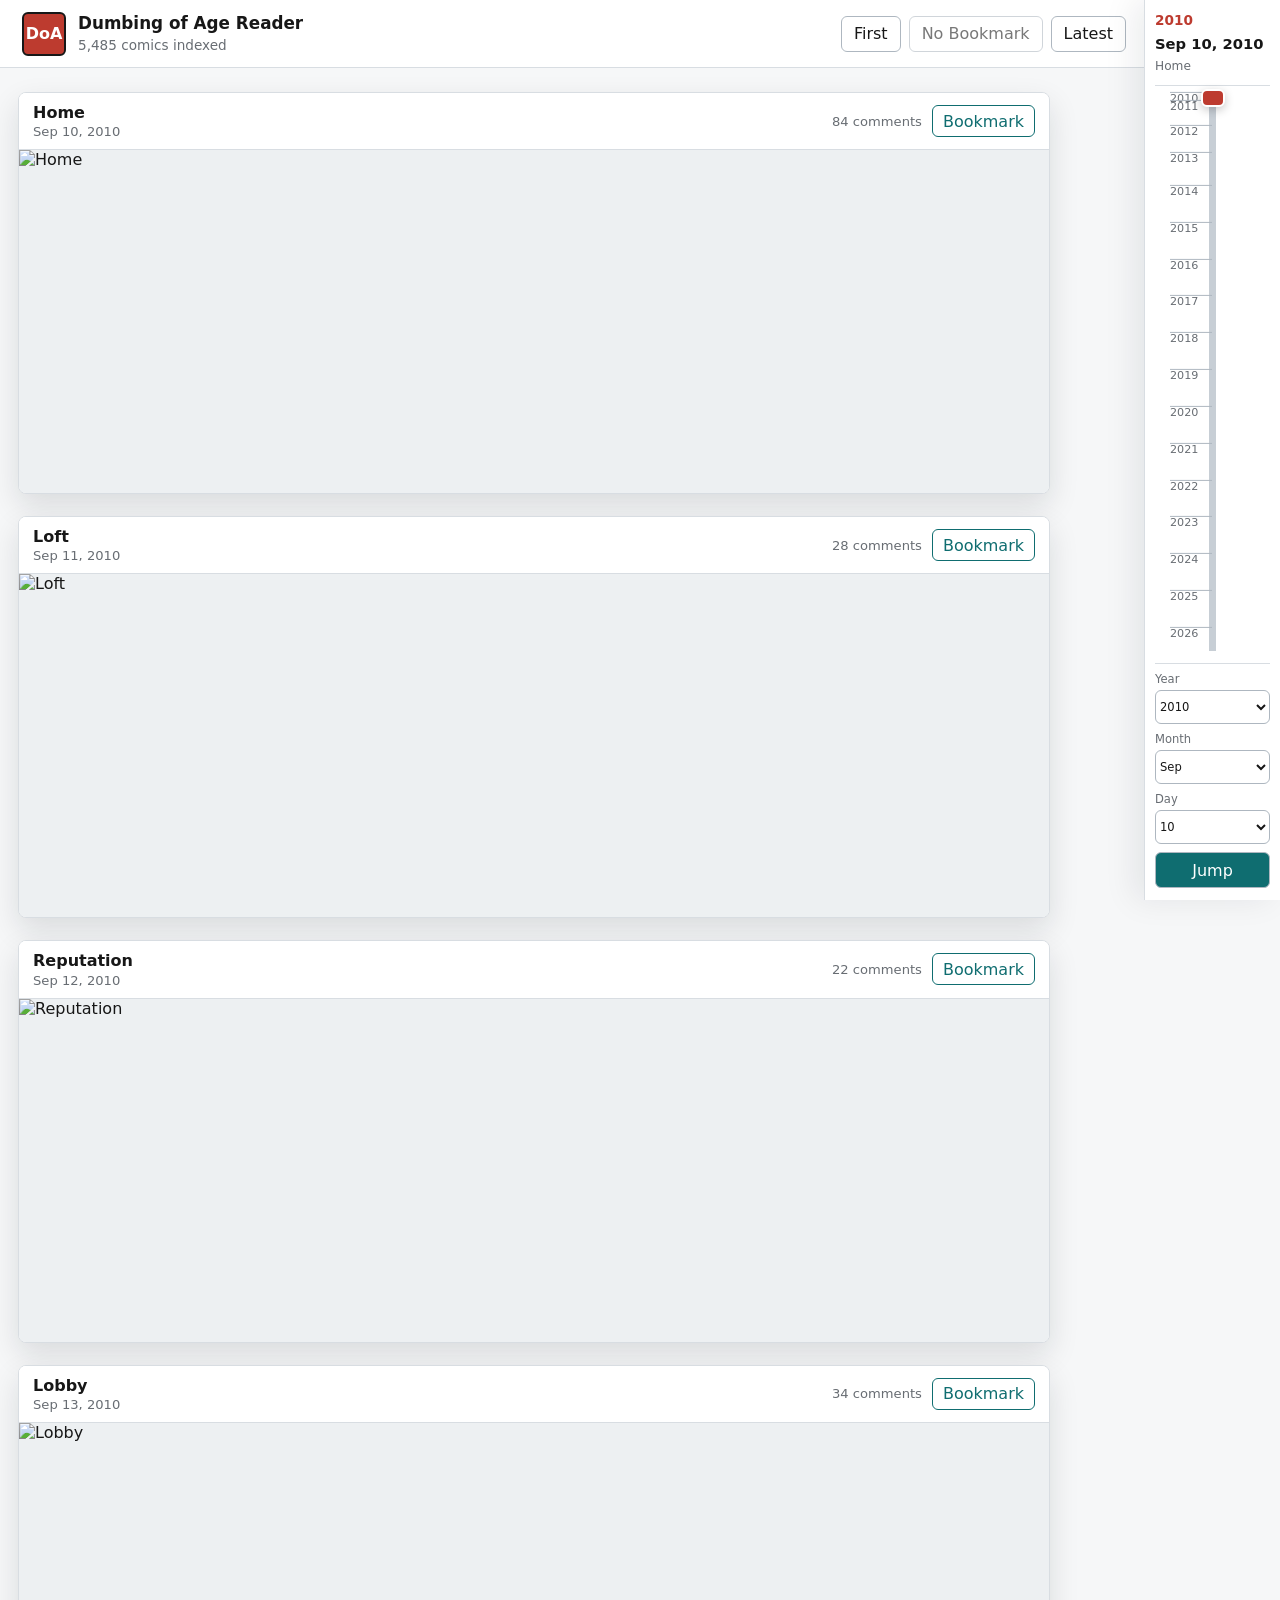
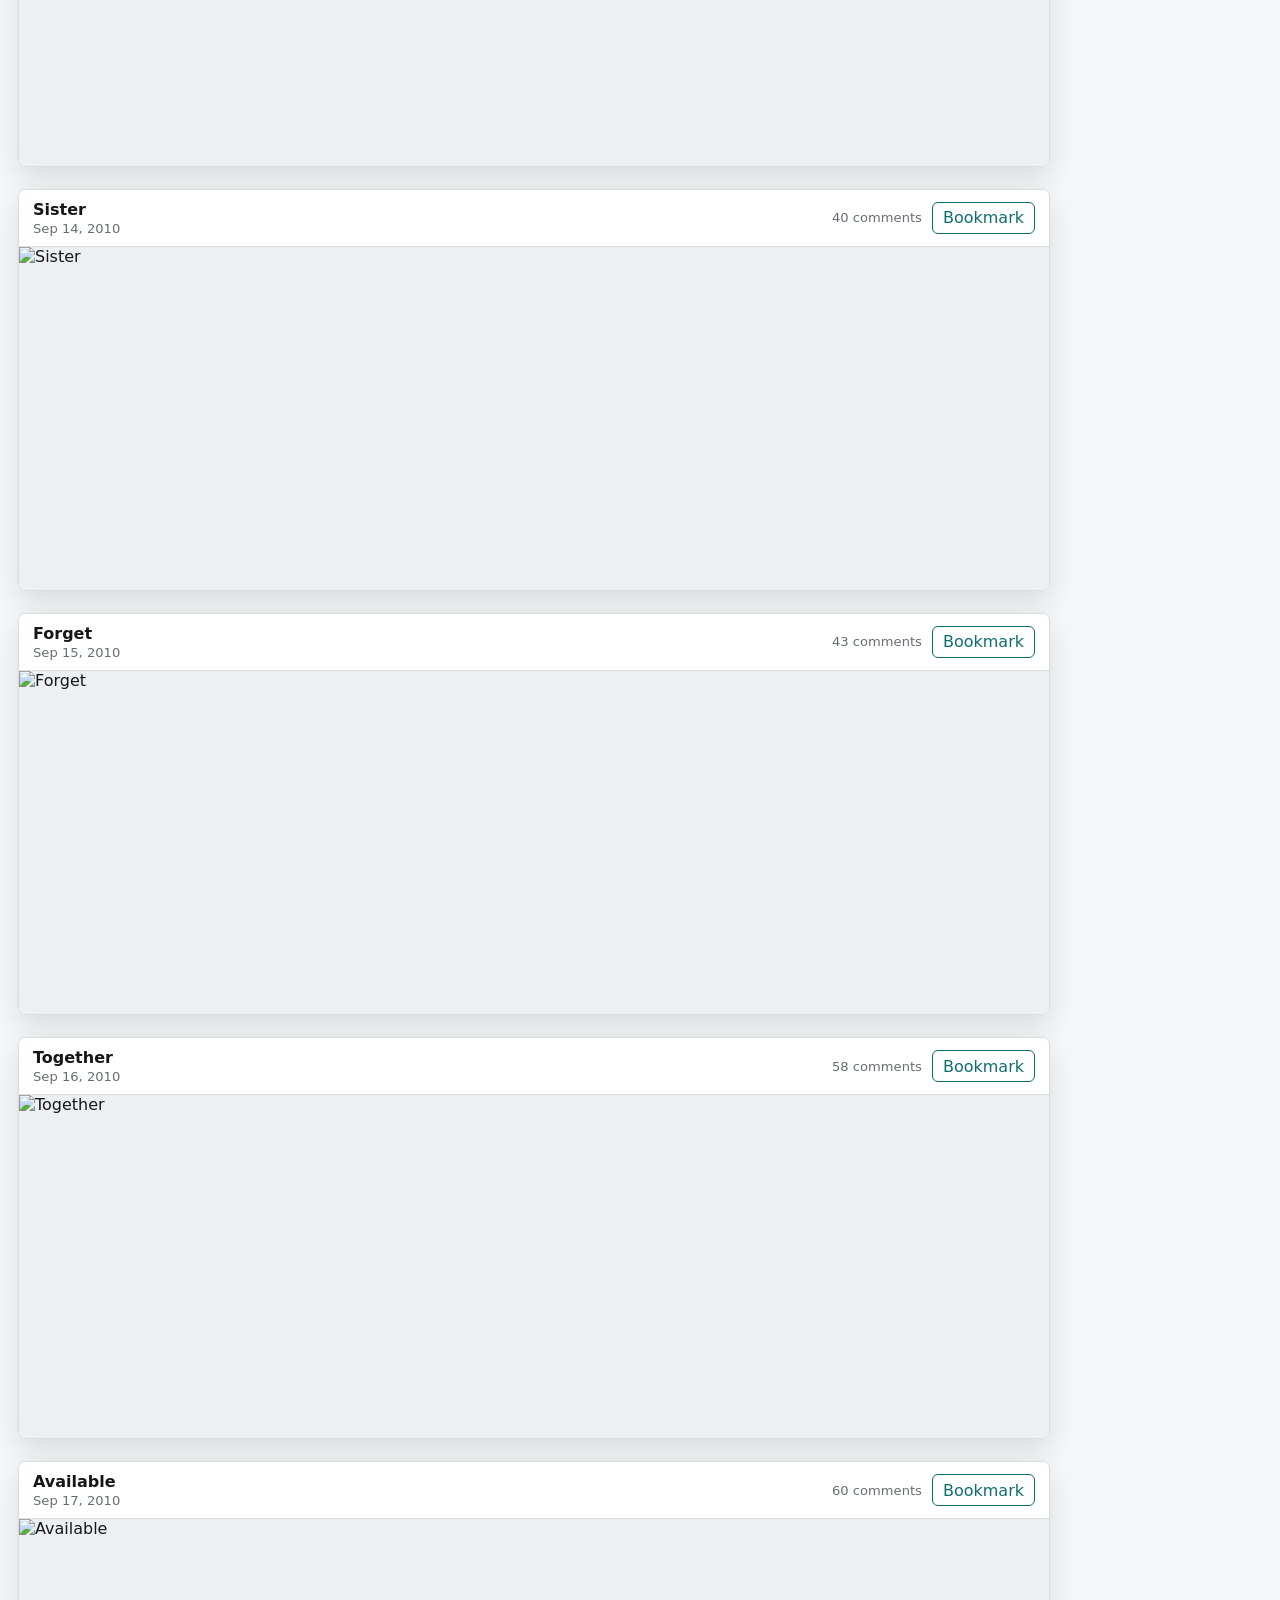
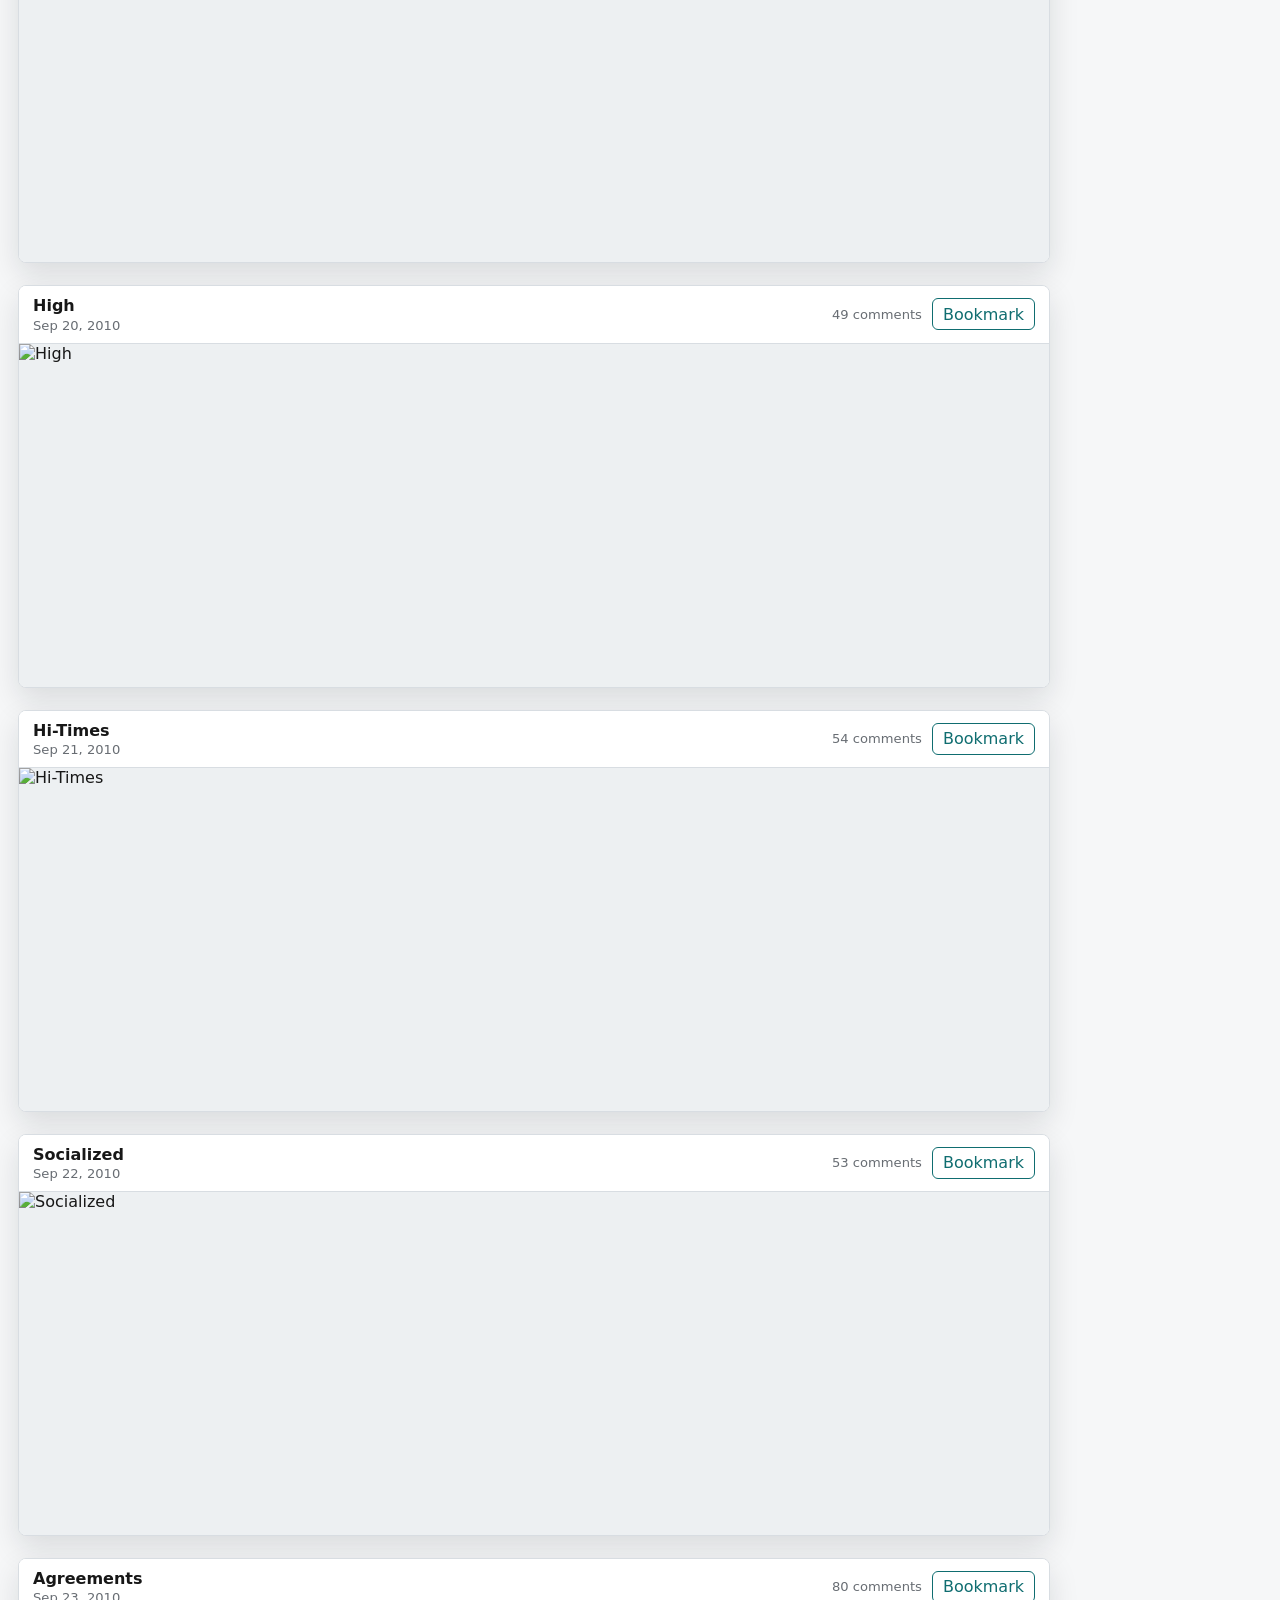
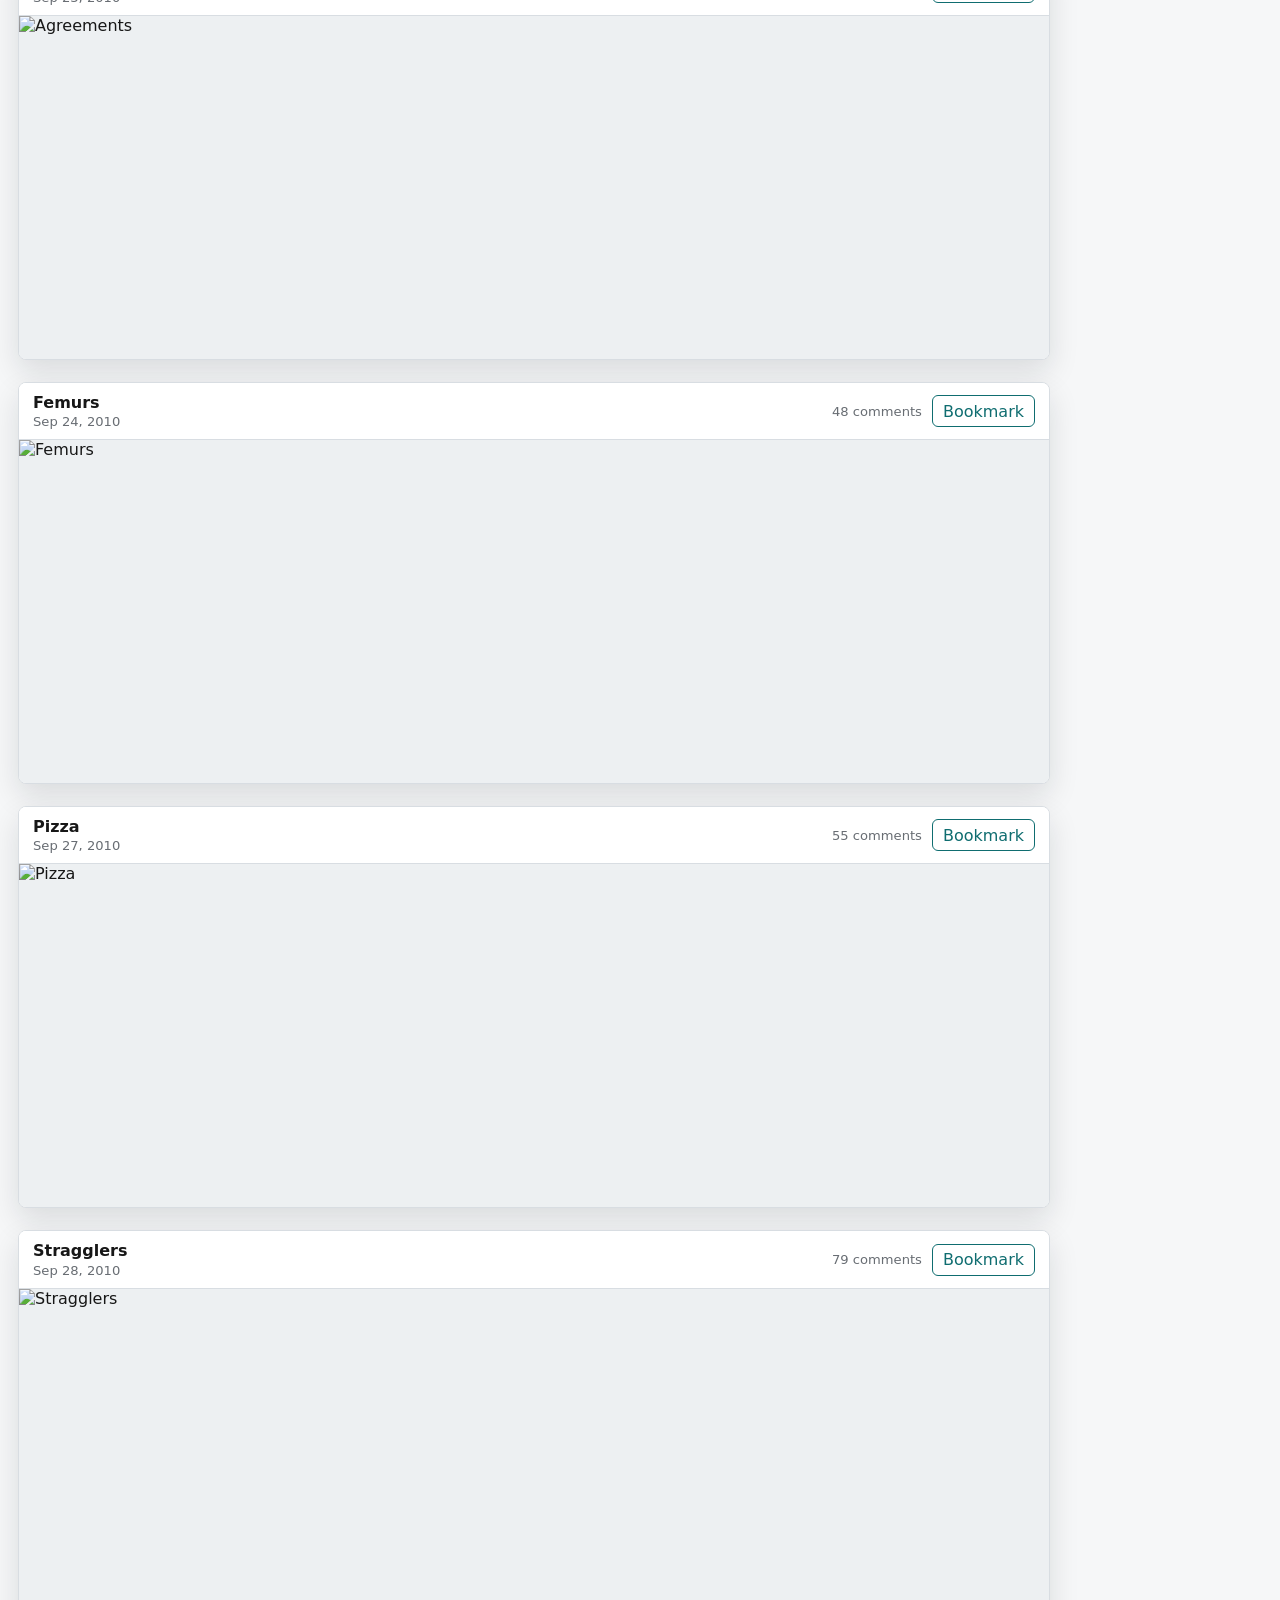
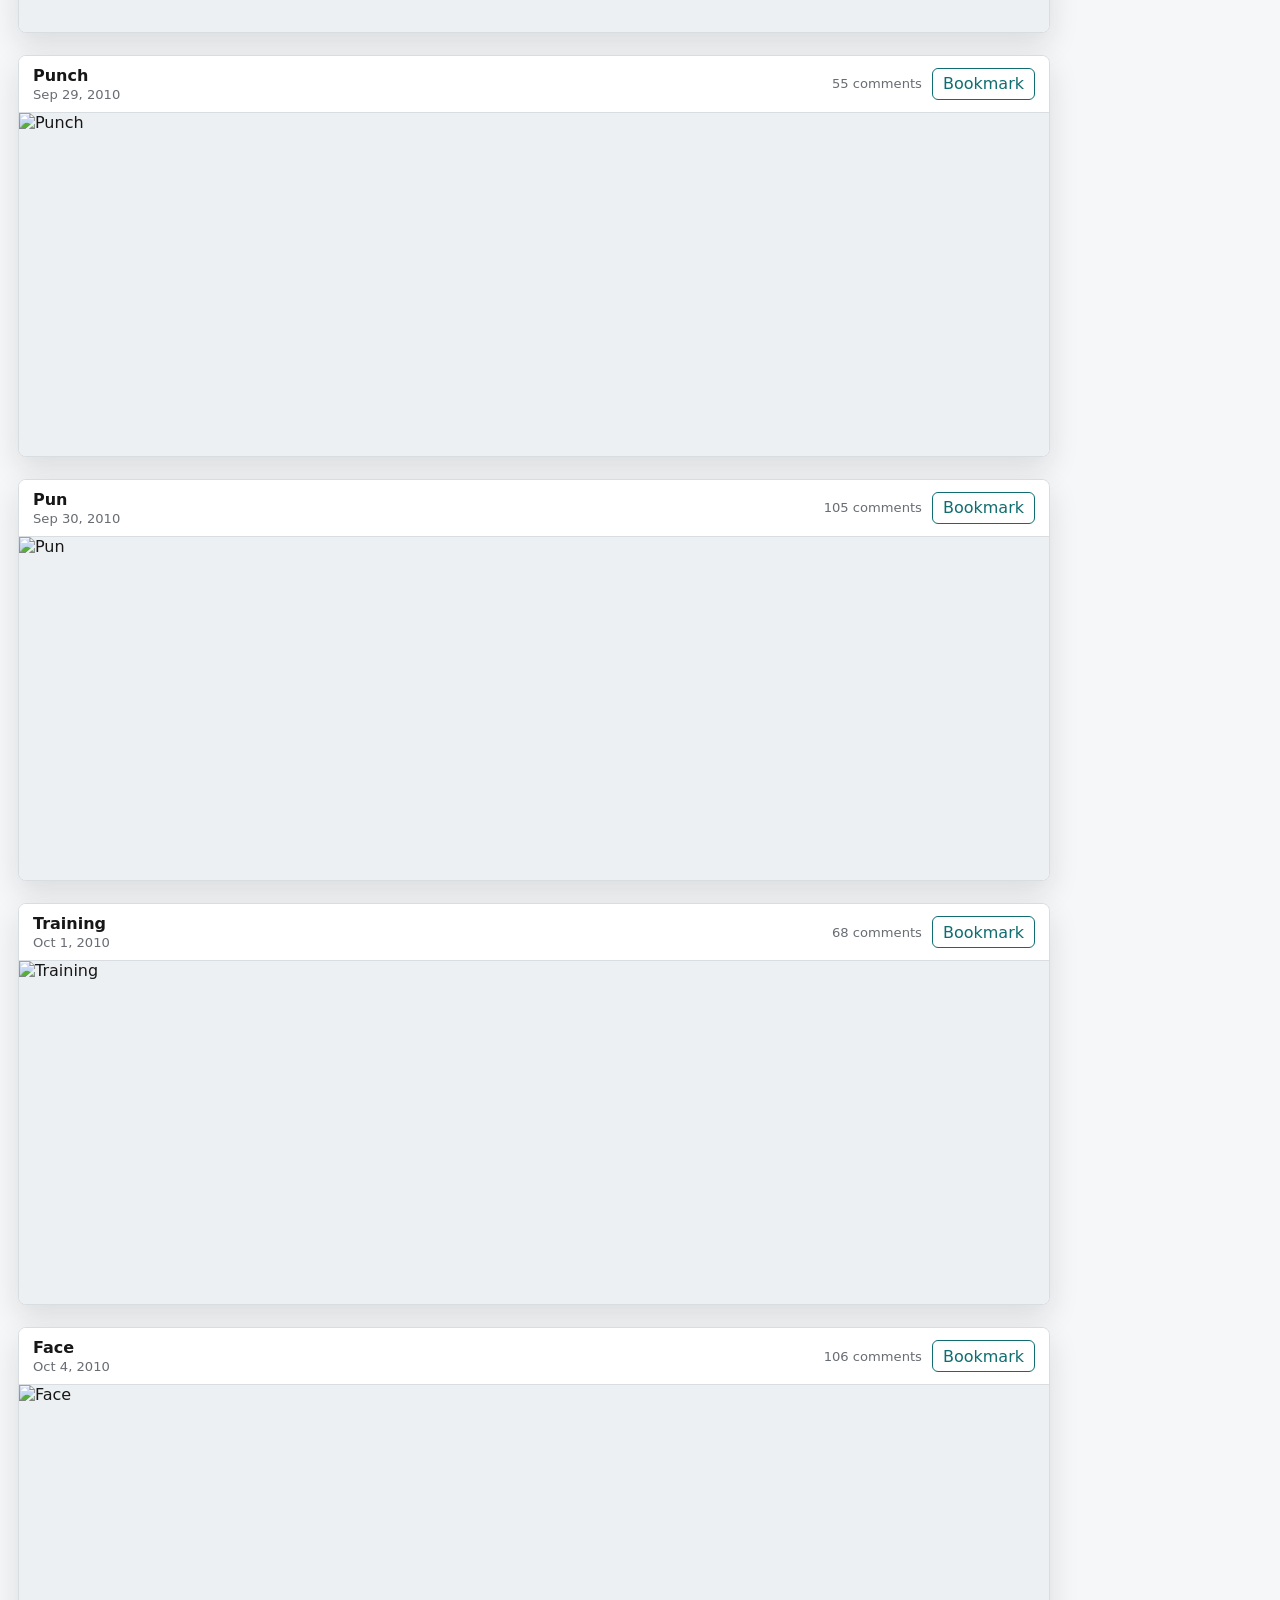
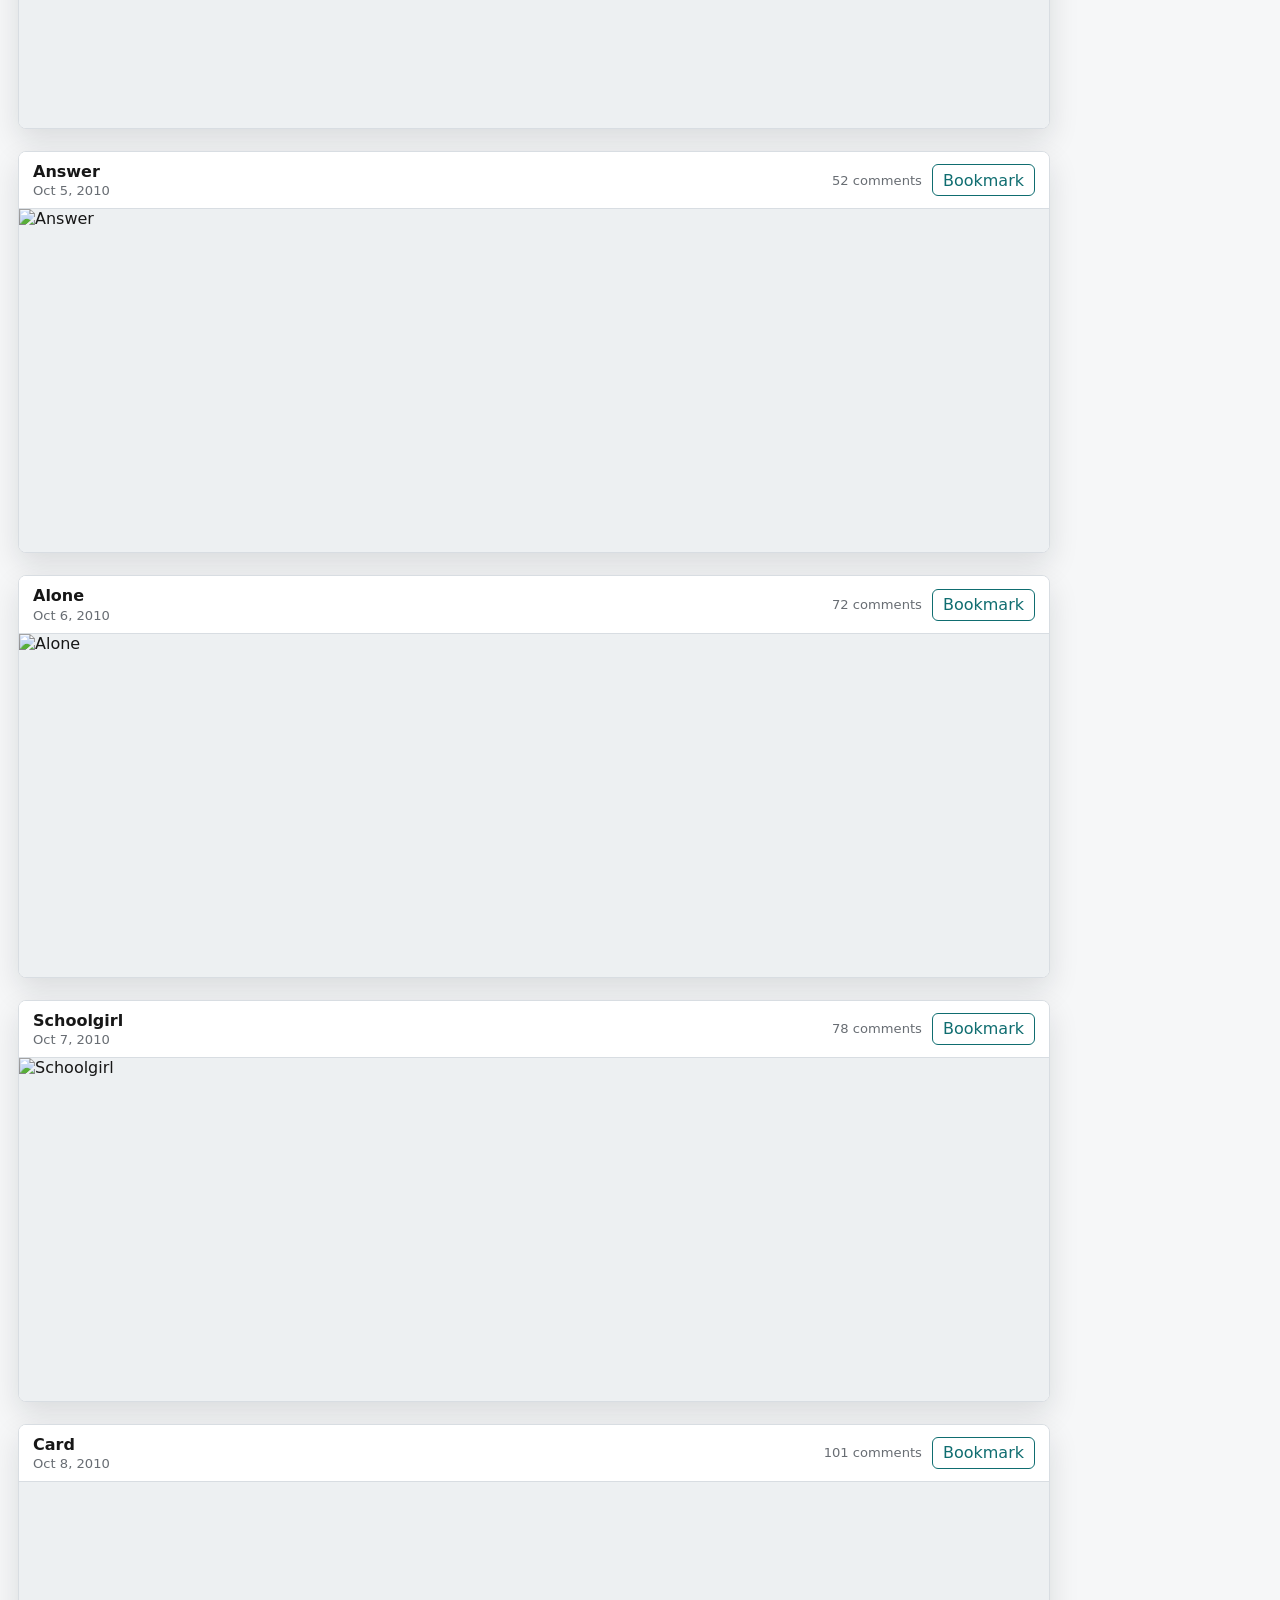
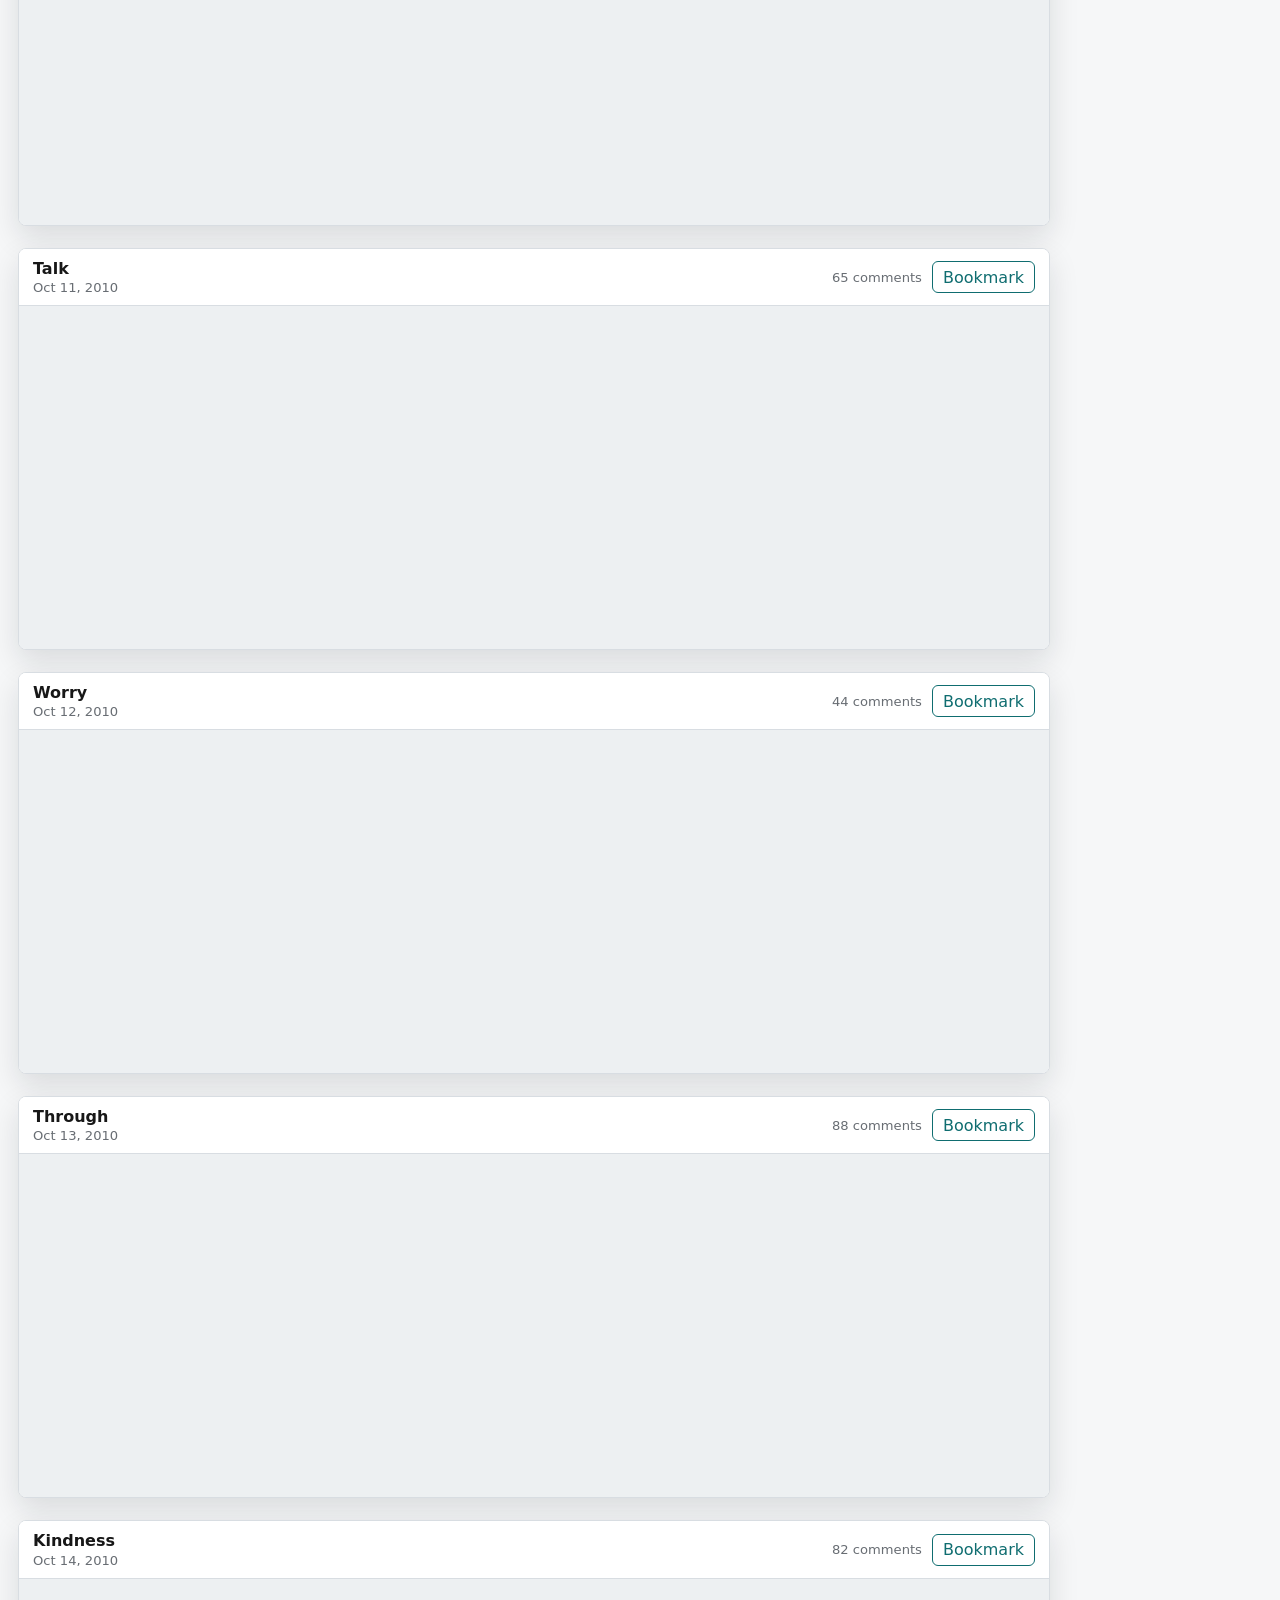
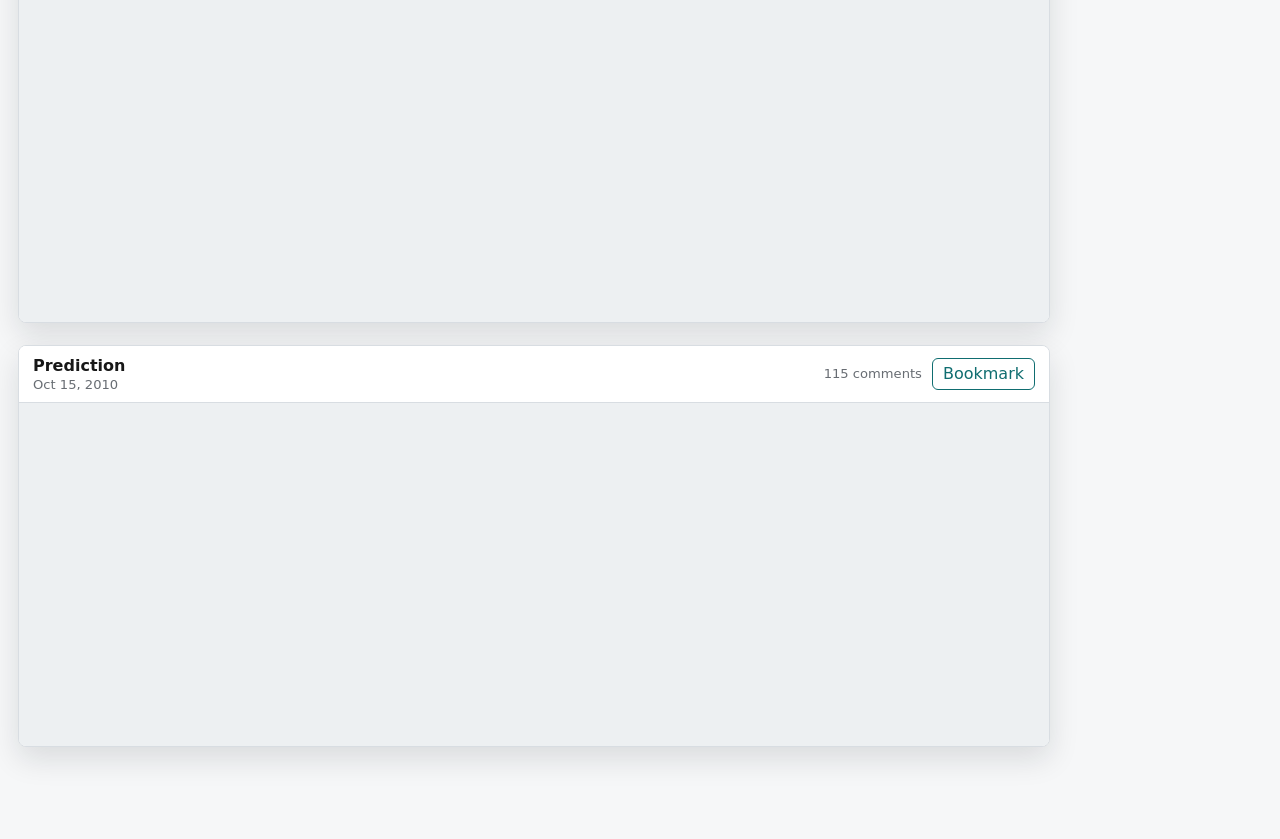
==== dumbing-of-age-reader/index.html @ bc6e8b71 "Add Dumbing of Age bookmarks" ====
<!doctype html>
<html lang="en">
<head>
  <meta charset="utf-8">
  <meta name="viewport" content="width=device-width, initial-scale=1">
  <title>Dumbing of Age Infinite Reader</title>
  <meta name="description" content="A timeline-based infinite reader for Dumbing of Age comics.">
  <link rel="stylesheet" href="./styles.css">
</head>
<body>
  <header class="topbar">
    <div class="brand">
      <span class="brand-mark" aria-hidden="true">DoA</span>
      <div>
        <h1>Dumbing of Age Reader</h1>
        <p id="archiveStatus">Loading archive</p>
      </div>
    </div>
    <div class="top-actions" aria-label="Reader controls">
      <button id="firstButton" type="button">First</button>
      <button id="resumeButton" type="button">Resume Bookmark</button>
      <button id="latestButton" type="button">Latest</button>
    </div>
  </header>

  <main class="reader-shell">
    <section id="comicFeed" class="comic-feed" aria-live="polite"></section>
    <div id="sentinel" class="sentinel" aria-hidden="true"></div>
  </main>

  <aside class="timeline-panel" aria-label="Comic timeline">
    <div class="timeline-readout">
      <span id="currentYear">----</span>
      <strong id="currentDate">--</strong>
      <span id="currentTitle">--</span>
    </div>

    <div id="timelineTrack" class="timeline-track" role="slider" tabindex="0" aria-label="Timeline" aria-orientation="vertical" aria-valuemin="0" aria-valuemax="0" aria-valuenow="0">
      <div id="timelineTicks" class="timeline-ticks" aria-hidden="true"></div>
      <div id="timelineProgress" class="timeline-progress" aria-hidden="true"></div>
      <div id="timelineThumb" class="timeline-thumb" aria-hidden="true"></div>
      <div id="timelineBubble" class="timeline-bubble" aria-hidden="true"></div>
    </div>

    <div class="date-jump" aria-label="Jump by date">
      <label>
        <span>Year</span>
        <select id="yearSelect"></select>
      </label>
      <label>
        <span>Month</span>
        <select id="monthSelect"></select>
      </label>
      <label>
        <span>Day</span>
        <select id="daySelect"></select>
      </label>
      <button id="jumpButton" type="button">Jump</button>
    </div>
  </aside>

  <template id="comicTemplate">
    <article class="comic-card">
      <div class="comic-header">
        <button class="comic-toggle" type="button" aria-expanded="false">
          <span class="comic-meta">
            <strong class="comic-title"></strong>
            <span class="comic-date"></span>
          </span>
        </button>
        <div class="comic-actions">
          <span class="comment-count"></span>
          <button class="bookmark-button" type="button" aria-pressed="false">Bookmark</button>
        </div>
      </div>
      <img class="comic-image" loading="lazy" decoding="async" alt="">
      <div class="comic-details" hidden>
        <div class="detail-row">
          <div>
            <span class="detail-label">Posted</span>
            <strong class="detail-posted"></strong>
          </div>
          <div class="hover-detail" hidden>
            <span class="detail-label">Hover Text</span>
            <strong class="detail-hover"></strong>
          </div>
          <div>
            <span class="detail-label">Comments</span>
            <strong class="detail-comments"></strong>
          </div>
          <a class="source-link" target="_blank" rel="noopener noreferrer">Original</a>
        </div>
        <iframe class="comments-frame" title="" loading="lazy"></iframe>
      </div>
    </article>
  </template>

  <script type="module" src="./app.js"></script>
</body>
</html>
---- dumbing-of-age-reader/styles.css ----
:root {
  --bg: #f6f7f8;
  --paper: #ffffff;
  --ink: #171717;
  --muted: #686d73;
  --line: #d8dde2;
  --line-strong: #aeb7c0;
  --red: #bd3b2f;
  --teal: #0f6d70;
  --gold: #b87814;
  --shadow: 0 12px 30px rgba(18, 26, 33, 0.12);
  color-scheme: light;
  font-family: Inter, ui-sans-serif, system-ui, -apple-system, BlinkMacSystemFont, "Segoe UI", sans-serif;
}

* {
  box-sizing: border-box;
}

html {
  scroll-behavior: smooth;
}

body {
  min-width: 320px;
  margin: 0;
  background: var(--bg);
  color: var(--ink);
}

button,
select {
  font: inherit;
}

.topbar {
  position: sticky;
  top: 0;
  z-index: 20;
  display: flex;
  align-items: center;
  justify-content: space-between;
  gap: 16px;
  min-height: 68px;
  padding: 10px 154px 10px 22px;
  border-bottom: 1px solid var(--line);
  background: rgba(255, 255, 255, 0.92);
  backdrop-filter: blur(12px);
}

.brand {
  display: flex;
  align-items: center;
  gap: 12px;
  min-width: 0;
}

.brand-mark {
  display: grid;
  width: 44px;
  height: 44px;
  place-items: center;
  flex: 0 0 auto;
  border: 2px solid var(--ink);
  border-radius: 6px;
  background: var(--red);
  color: #fff;
  font-weight: 800;
}

h1 {
  margin: 0;
  font-size: 1.05rem;
  line-height: 1.1;
}

.brand p {
  margin: 4px 0 0;
  color: var(--muted);
  font-size: 0.85rem;
  white-space: nowrap;
  overflow: hidden;
  text-overflow: ellipsis;
}

.top-actions {
  display: flex;
  gap: 8px;
  flex: 0 0 auto;
}

button {
  min-height: 36px;
  border: 1px solid var(--line-strong);
  border-radius: 6px;
  background: #fff;
  color: var(--ink);
  cursor: pointer;
}

button:hover,
button:focus-visible,
select:focus-visible {
  border-color: var(--teal);
  outline: 2px solid rgba(15, 109, 112, 0.18);
  outline-offset: 1px;
}

.top-actions button,
.date-jump button {
  padding: 0 12px;
}

.reader-shell {
  width: min(1040px, calc(100% - 170px));
  margin: 0 auto 64px 18px;
  padding: 24px 0 0;
}

.comic-feed {
  display: grid;
  gap: 22px;
}

.comic-card {
  overflow: clip;
  width: min(100%, 1032px);
  border: 1px solid var(--line);
  border-radius: 8px;
  background: var(--paper);
  box-shadow: var(--shadow);
}

.comic-header {
  display: flex;
  width: 100%;
  min-height: 52px;
  align-items: center;
  justify-content: space-between;
  gap: 12px;
  border-bottom: 1px solid var(--line);
  background: #fff;
}

.comic-toggle {
  display: flex;
  min-width: 0;
  min-height: 52px;
  flex: 1 1 auto;
  align-items: center;
  padding: 10px 14px;
  border: 0;
  border-radius: 0;
  background: #fff;
  text-align: left;
}

.comic-actions {
  display: flex;
  align-items: center;
  gap: 10px;
  flex: 0 0 auto;
  padding-right: 14px;
}

.comic-meta {
  display: grid;
  gap: 2px;
  min-width: 0;
}

.comic-title {
  overflow: hidden;
  font-size: 1rem;
  line-height: 1.2;
  text-overflow: ellipsis;
  white-space: nowrap;
}

.comic-date,
.comment-count,
.detail-label {
  color: var(--muted);
  font-size: 0.82rem;
}

.comment-count {
  flex: 0 0 auto;
}

.bookmark-button {
  min-height: 32px;
  padding: 0 10px;
  border-color: var(--teal);
  color: var(--teal);
}

.bookmark-button.is-bookmarked {
  border-color: var(--red);
  background: var(--red);
  color: #fff;
}

.top-actions button:disabled {
  cursor: default;
  opacity: 0.58;
}

.comic-image {
  display: block;
  width: 100%;
  height: auto;
  background: #edf0f2;
  cursor: zoom-in;
}

.comic-card.is-expanded .comic-image {
  cursor: zoom-out;
}

.comic-details {
  border-top: 1px solid var(--line);
  background: #fbfbfc;
}

.detail-row {
  display: grid;
  grid-template-columns: repeat(2, minmax(0, 1fr)) auto;
  gap: 12px;
  align-items: center;
  padding: 14px;
}

.detail-row.has-hover {
  grid-template-columns: minmax(120px, 0.7fr) minmax(220px, 1.6fr) minmax(90px, 0.5fr) auto;
}

.detail-row > div {
  min-width: 0;
}

.detail-row strong {
  display: block;
  margin-top: 2px;
  overflow-wrap: anywhere;
}

.hover-detail strong {
  font-style: italic;
  font-weight: 600;
}

.source-link {
  justify-self: end;
  padding: 8px 10px;
  border: 1px solid var(--line-strong);
  border-radius: 6px;
  color: var(--teal);
  text-decoration: none;
}

.source-link:hover,
.source-link:focus-visible {
  border-color: var(--teal);
  outline: 2px solid rgba(15, 109, 112, 0.18);
  outline-offset: 1px;
}

.comments-frame {
  display: block;
  width: 100%;
  height: 620px;
  border: 0;
  border-top: 1px solid var(--line);
  background: #fff;
}

.sentinel {
  height: 28px;
}

.timeline-panel {
  position: fixed;
  top: 0;
  right: 0;
  z-index: 100;
  display: grid;
  width: 136px;
  height: 100vh;
  grid-template-rows: auto 1fr auto;
  gap: 12px;
  padding: 12px 10px;
  border-left: 1px solid var(--line);
  background: #ffffff;
  box-shadow: -10px 0 30px rgba(18, 26, 33, 0.08);
}

.timeline-readout {
  display: grid;
  gap: 3px;
  min-height: 74px;
  padding-bottom: 8px;
  border-bottom: 1px solid var(--line);
}

.timeline-readout span,
.timeline-readout strong {
  overflow: hidden;
  text-overflow: ellipsis;
  white-space: nowrap;
}

#currentYear {
  color: var(--red);
  font-size: 0.85rem;
  font-weight: 800;
}

#currentDate {
  font-size: 0.92rem;
}

#currentTitle {
  color: var(--muted);
  font-size: 0.76rem;
}

.timeline-track {
  position: relative;
  min-height: 180px;
  border-radius: 8px;
  background: linear-gradient(90deg, transparent 0 47%, #c7ced5 47% 53%, transparent 53% 100%);
  touch-action: none;
}

.timeline-progress {
  position: absolute;
  left: calc(50% - 3px);
  top: 0;
  width: 6px;
  height: 0;
  border-radius: 999px;
  background: var(--teal);
}

.timeline-thumb {
  position: absolute;
  left: 50%;
  width: 24px;
  height: 18px;
  border: 2px solid #fff;
  border-radius: 6px;
  background: var(--red);
  box-shadow: 0 3px 10px rgba(0, 0, 0, 0.22);
  transform: translate(-50%, -50%);
}

.timeline-tick {
  position: absolute;
  right: 58px;
  width: 42px;
  border-top: 1px solid var(--line-strong);
  color: var(--muted);
  font-size: 0.7rem;
  line-height: 1;
  transform: translateY(-50%);
}

.timeline-bubble {
  position: absolute;
  right: 8px;
  min-width: 92px;
  padding: 5px 6px;
  border: 1px solid var(--line-strong);
  border-radius: 6px;
  background: var(--ink);
  color: #fff;
  font-size: 0.72rem;
  opacity: 0;
  pointer-events: none;
  transform: translateY(-50%);
}

.timeline-track.is-dragging .timeline-bubble {
  opacity: 1;
}

.date-jump {
  display: grid;
  gap: 8px;
  padding-top: 8px;
  border-top: 1px solid var(--line);
}

.date-jump label {
  display: grid;
  gap: 4px;
  color: var(--muted);
  font-size: 0.72rem;
}

.date-jump select {
  width: 100%;
  min-height: 34px;
  border: 1px solid var(--line-strong);
  border-radius: 6px;
  background: #fff;
  color: var(--ink);
}

.date-jump button {
  background: var(--teal);
  color: #fff;
}

.empty-state,
.error-state {
  padding: 24px;
  border: 1px solid var(--line);
  border-radius: 8px;
  background: #fff;
  box-shadow: var(--shadow);
}

.error-state {
  border-color: rgba(189, 59, 47, 0.35);
}

@media (max-width: 780px) {
  .topbar {
    min-height: 64px;
    padding: 8px 88px 8px 12px;
  }

  .brand-mark {
    width: 38px;
    height: 38px;
  }

  h1 {
    font-size: 0.95rem;
  }

  .brand p {
    max-width: 42vw;
  }

  .top-actions {
    gap: 4px;
  }

  .top-actions button {
    min-height: 32px;
    padding: 0 8px;
    font-size: 0.8rem;
  }

  .comic-header {
    align-items: stretch;
    gap: 0;
  }

  .comic-toggle {
    padding: 9px 10px;
  }

  .comic-actions {
    flex-direction: column;
    justify-content: center;
    gap: 4px;
    padding: 6px 8px 6px 0;
  }

  .comment-count,
  .bookmark-button {
    font-size: 0.72rem;
  }

  .bookmark-button {
    min-height: 28px;
    padding: 0 7px;
  }

  .reader-shell {
    width: calc(100vw - 92px);
    margin-left: 8px;
    padding-top: 12px;
  }

  .timeline-panel {
    width: 74px;
    padding: 8px 6px;
    z-index: 100;
  }

  .timeline-readout {
    min-height: 64px;
  }

  #currentTitle,
  .timeline-tick,
  .date-jump label span {
    display: none;
  }

  .date-jump {
    gap: 6px;
  }

  .date-jump select,
  .date-jump button {
    min-height: 32px;
    font-size: 0.74rem;
  }

  .detail-row {
    grid-template-columns: 1fr;
  }

  .source-link {
    justify-self: stretch;
    text-align: center;
  }

  .comments-frame {
    height: 520px;
  }
}
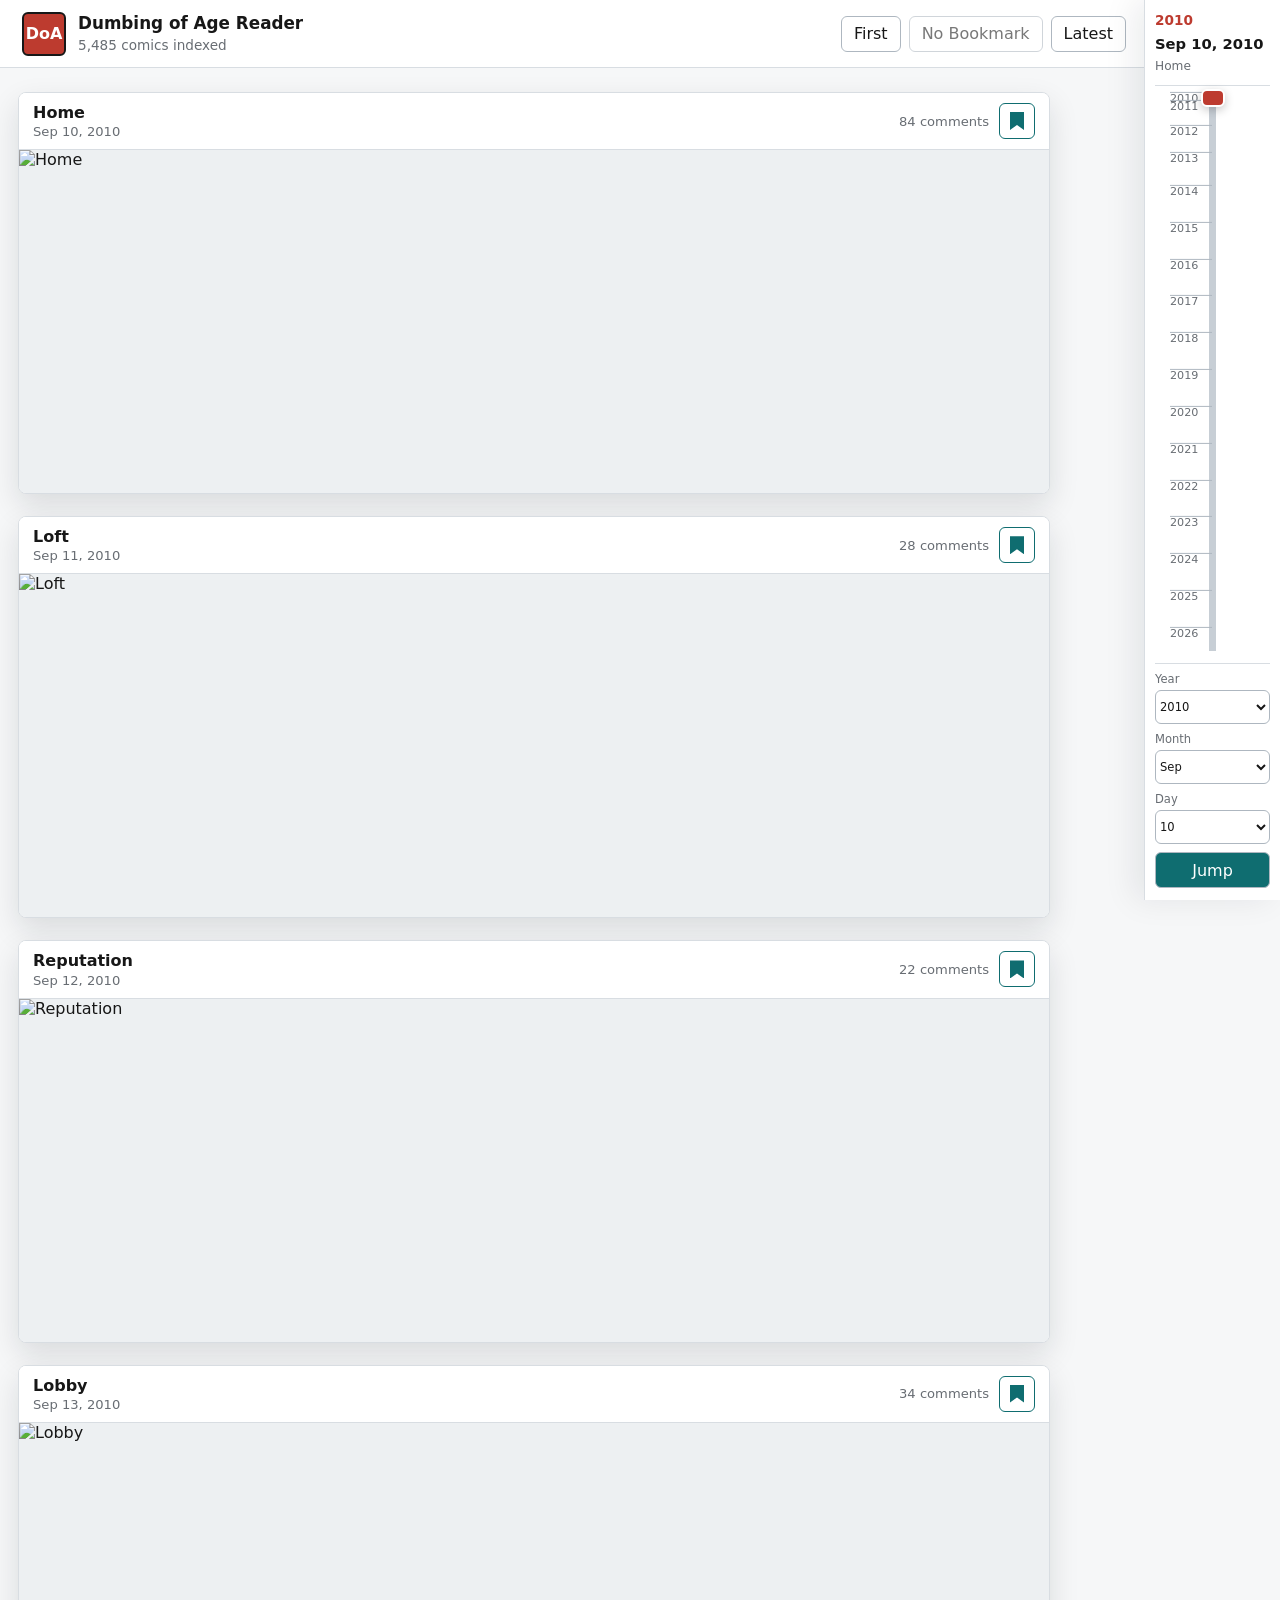
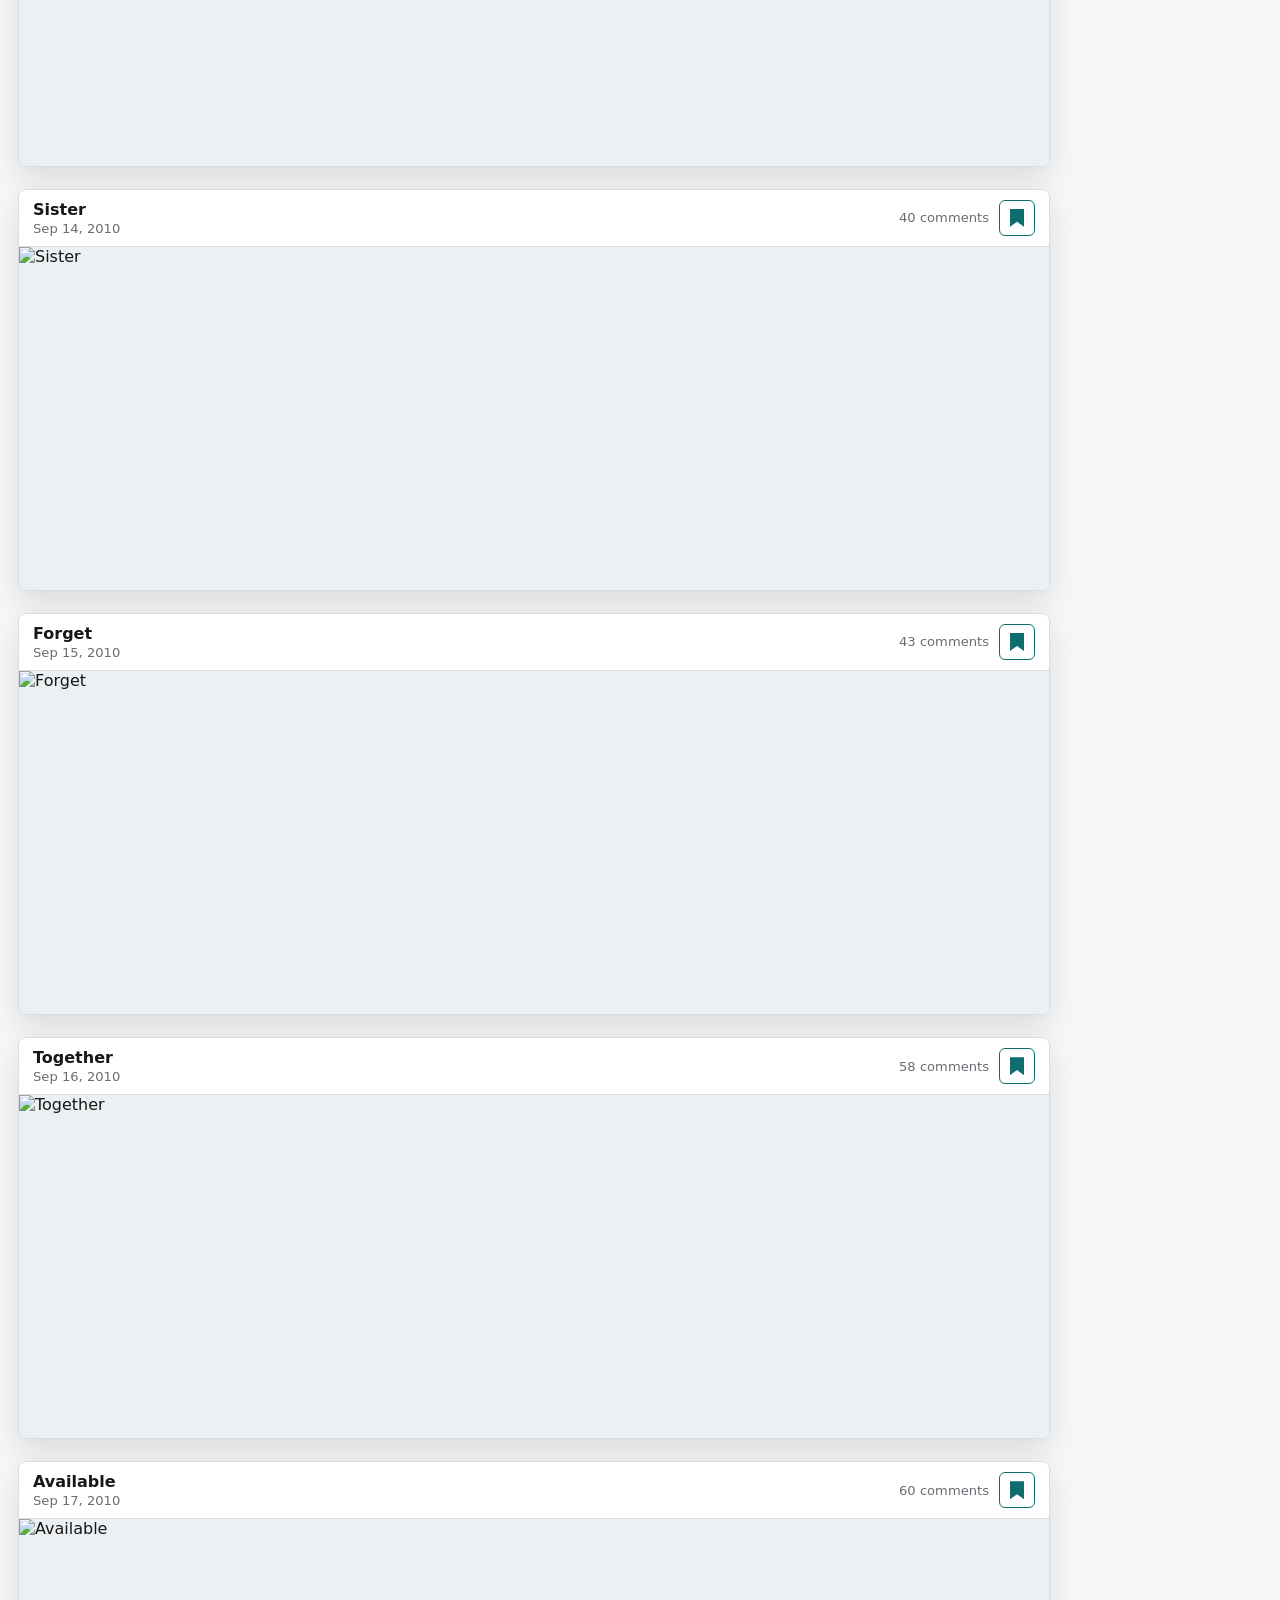
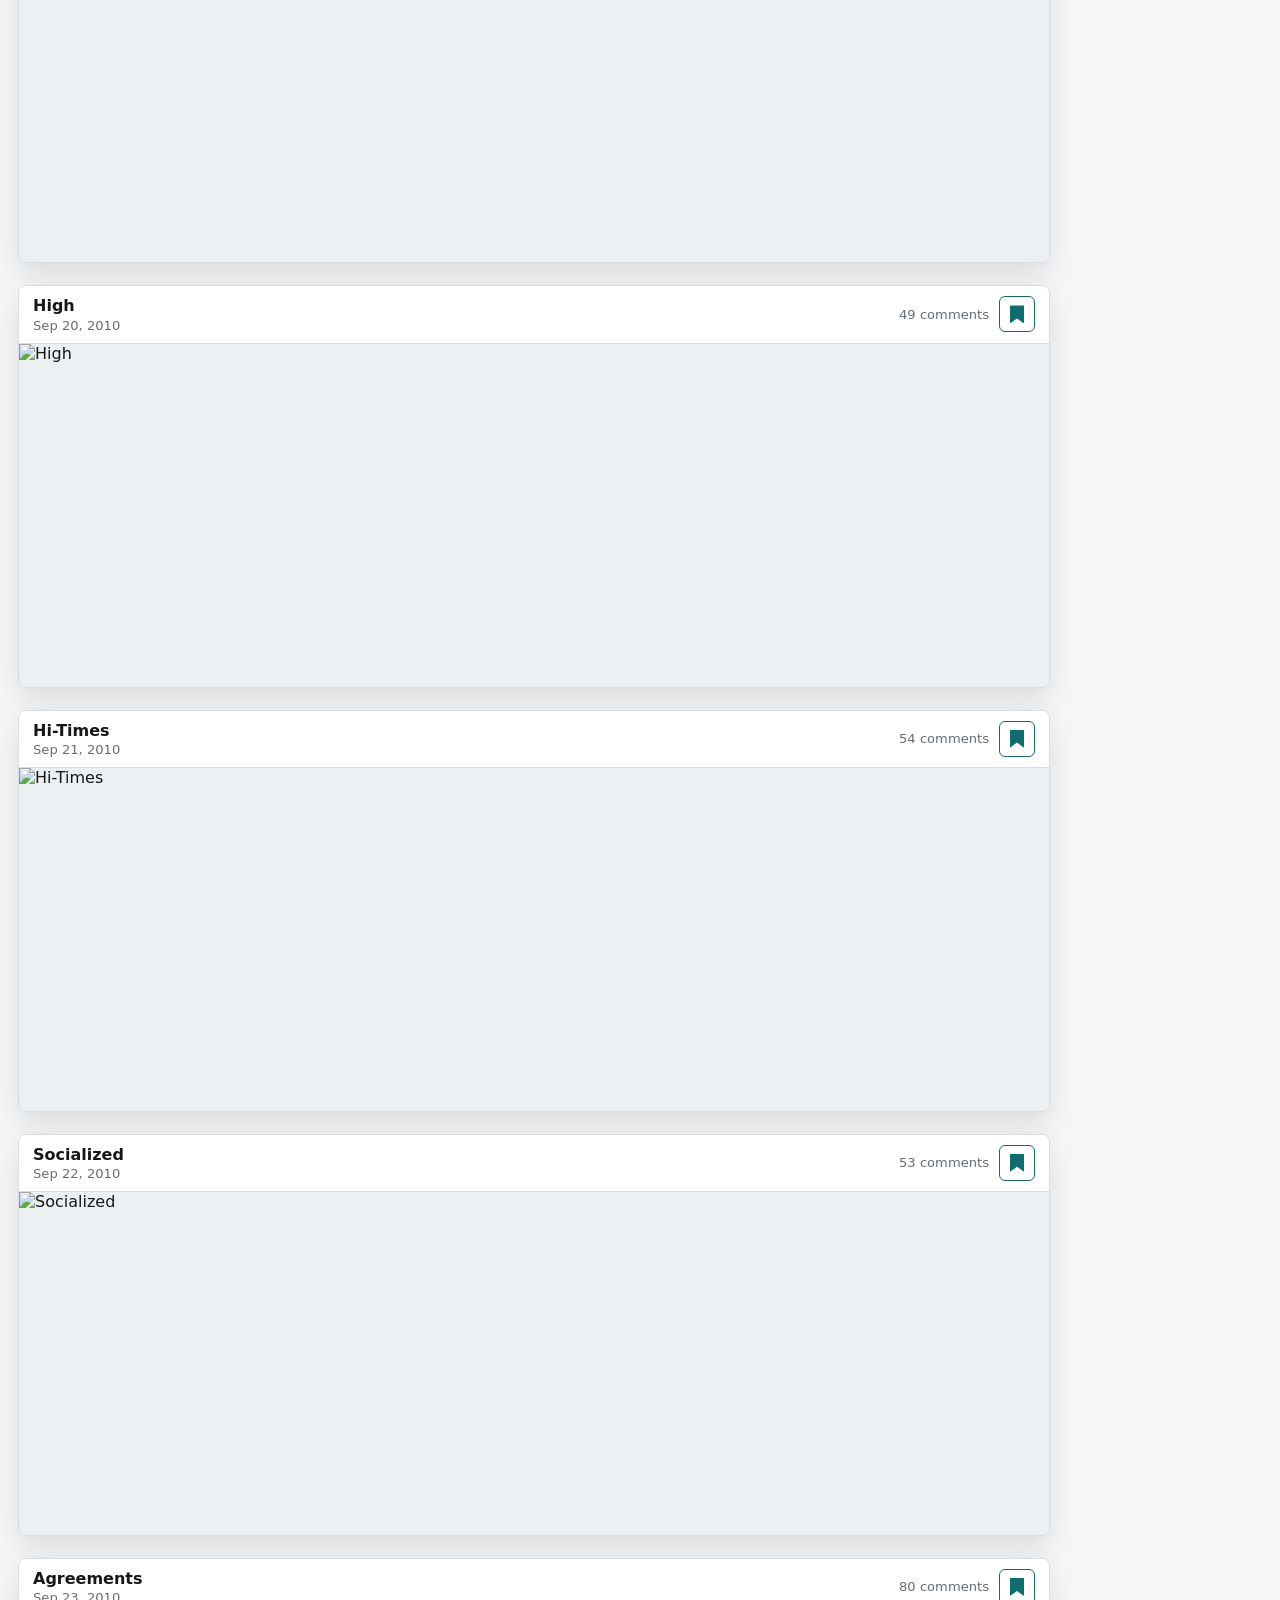
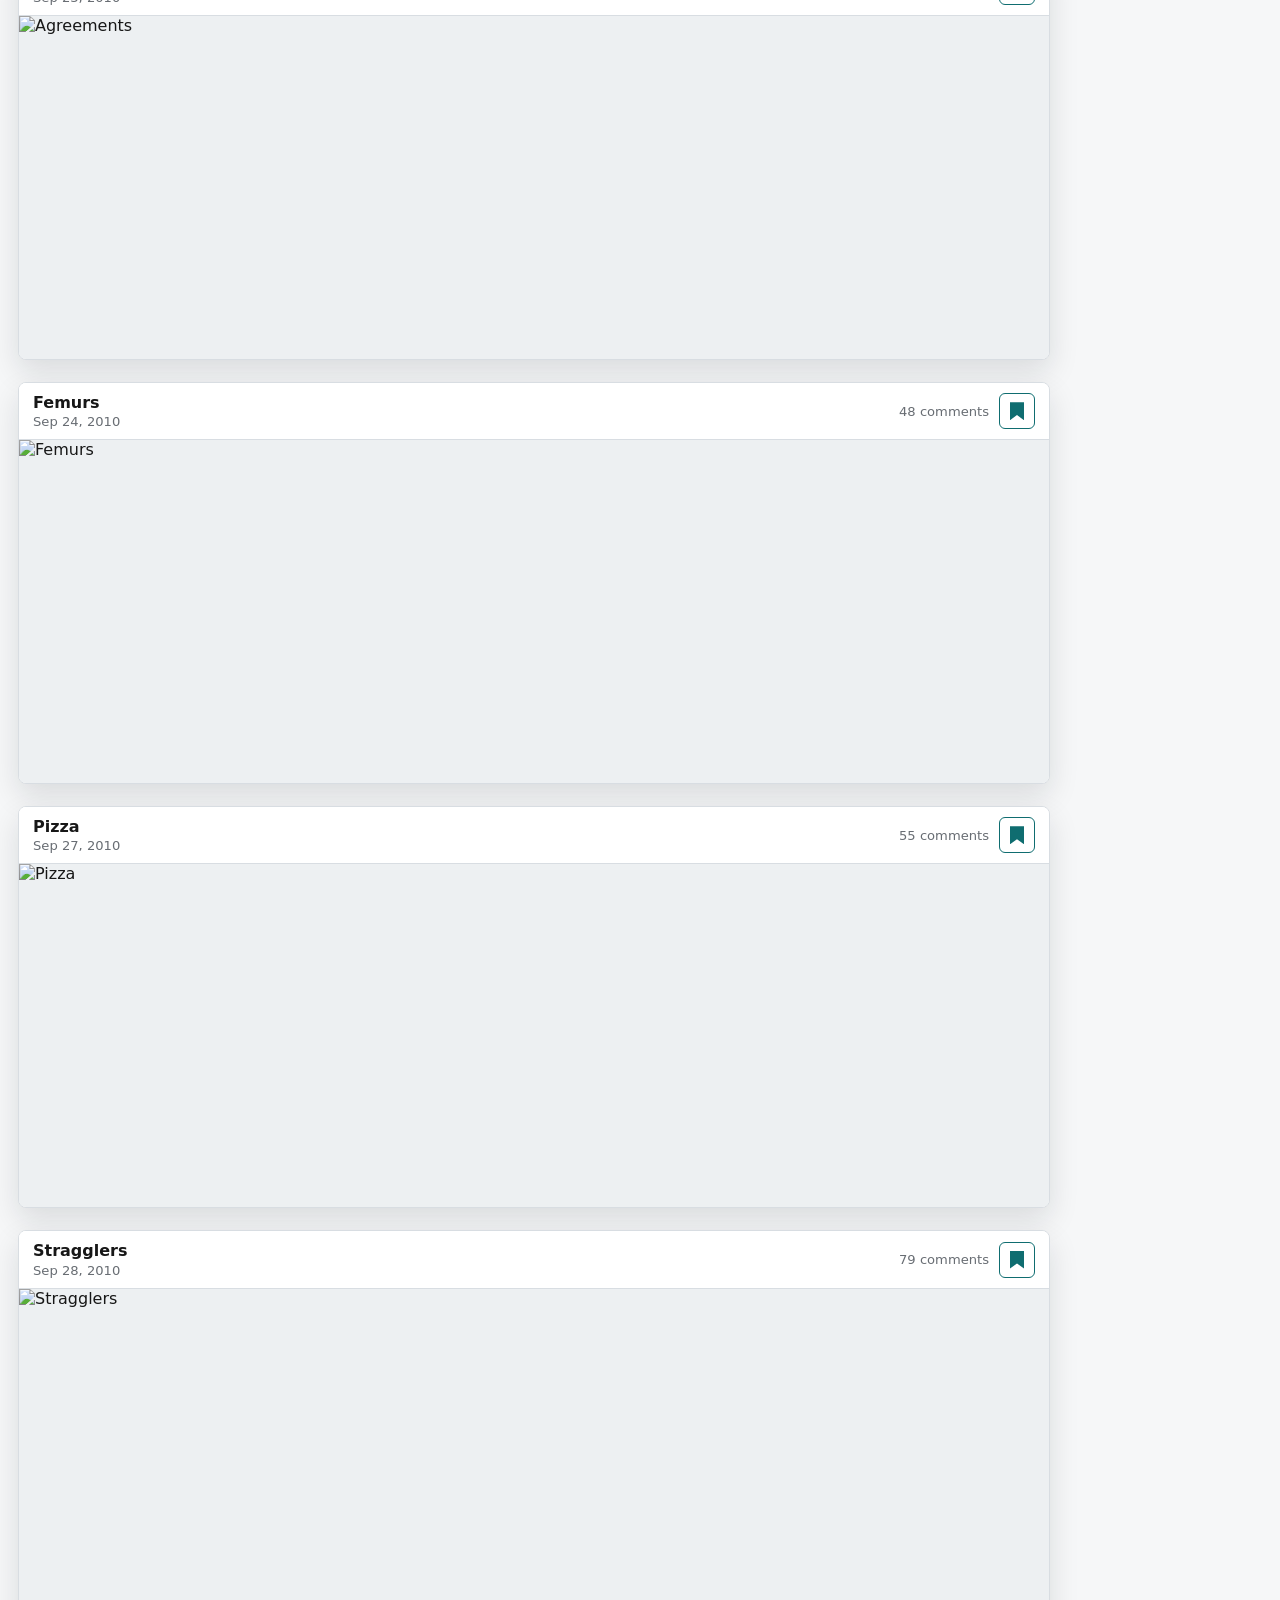
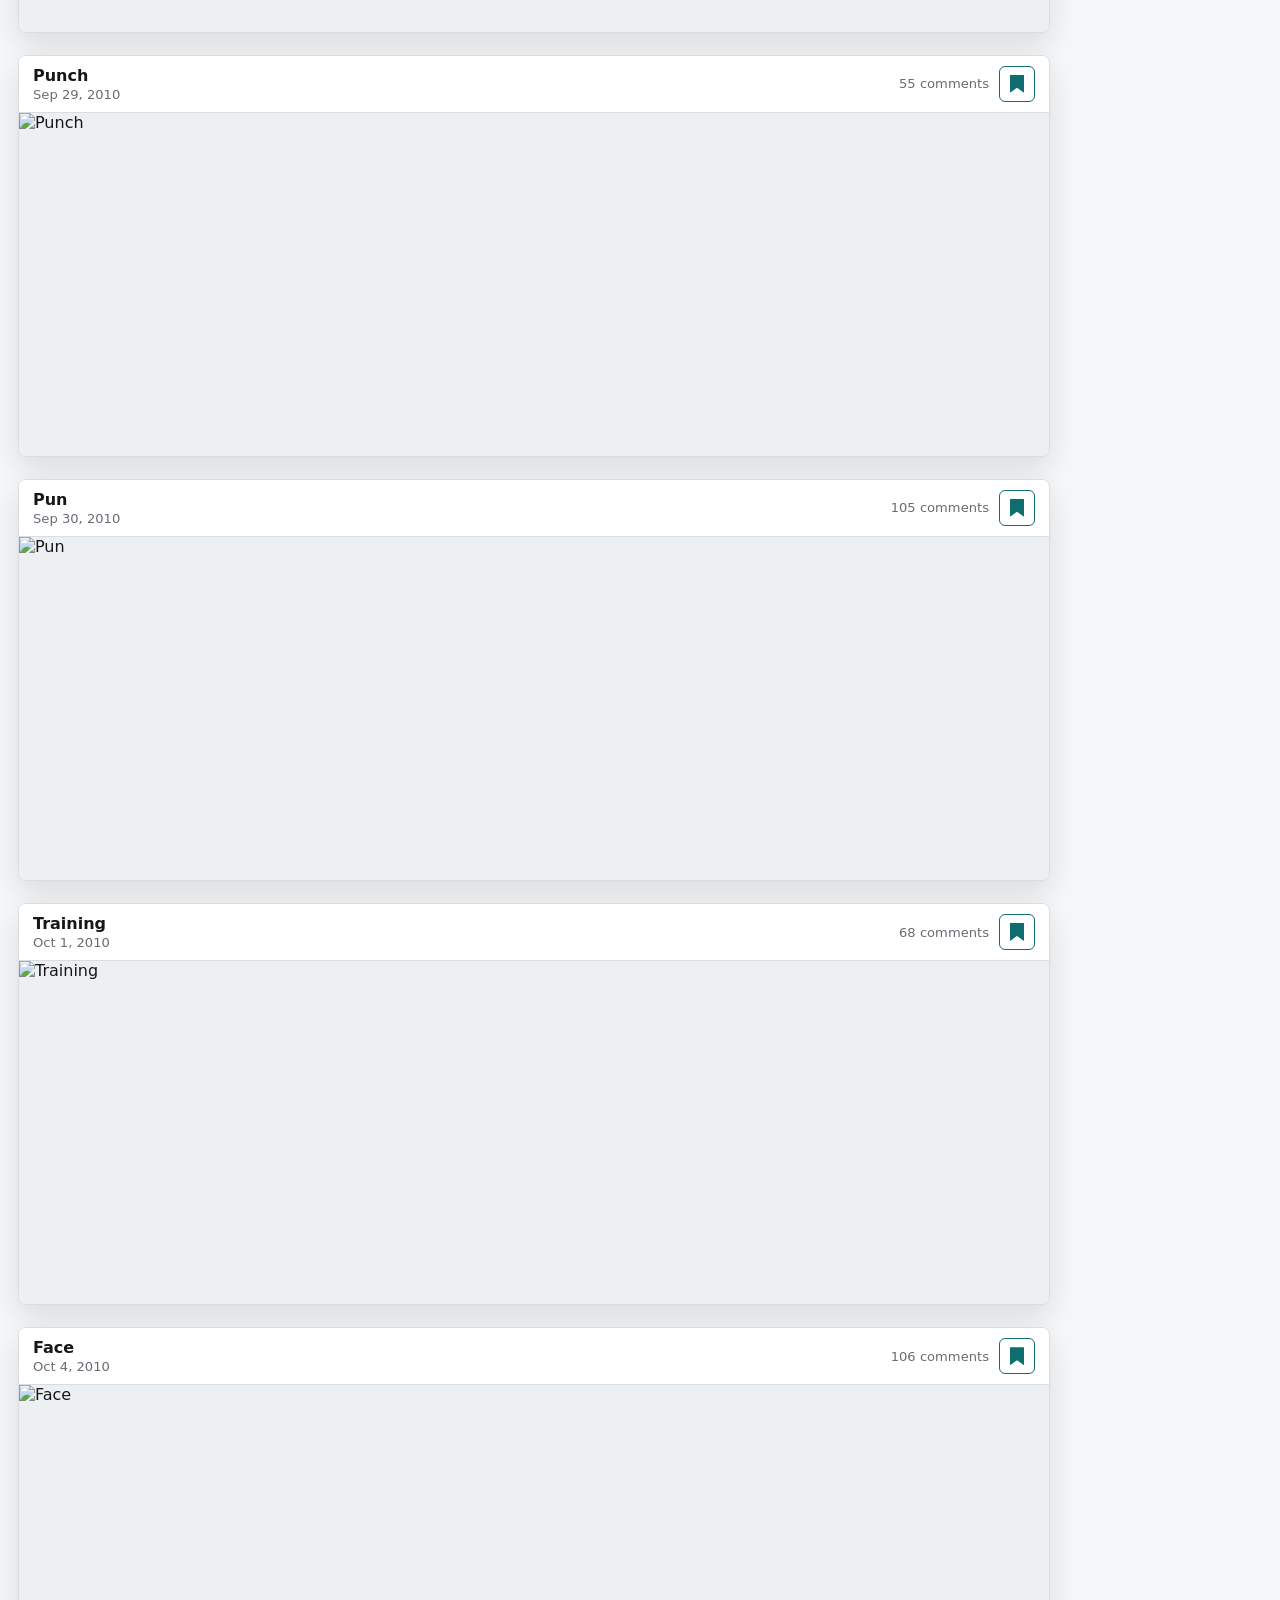
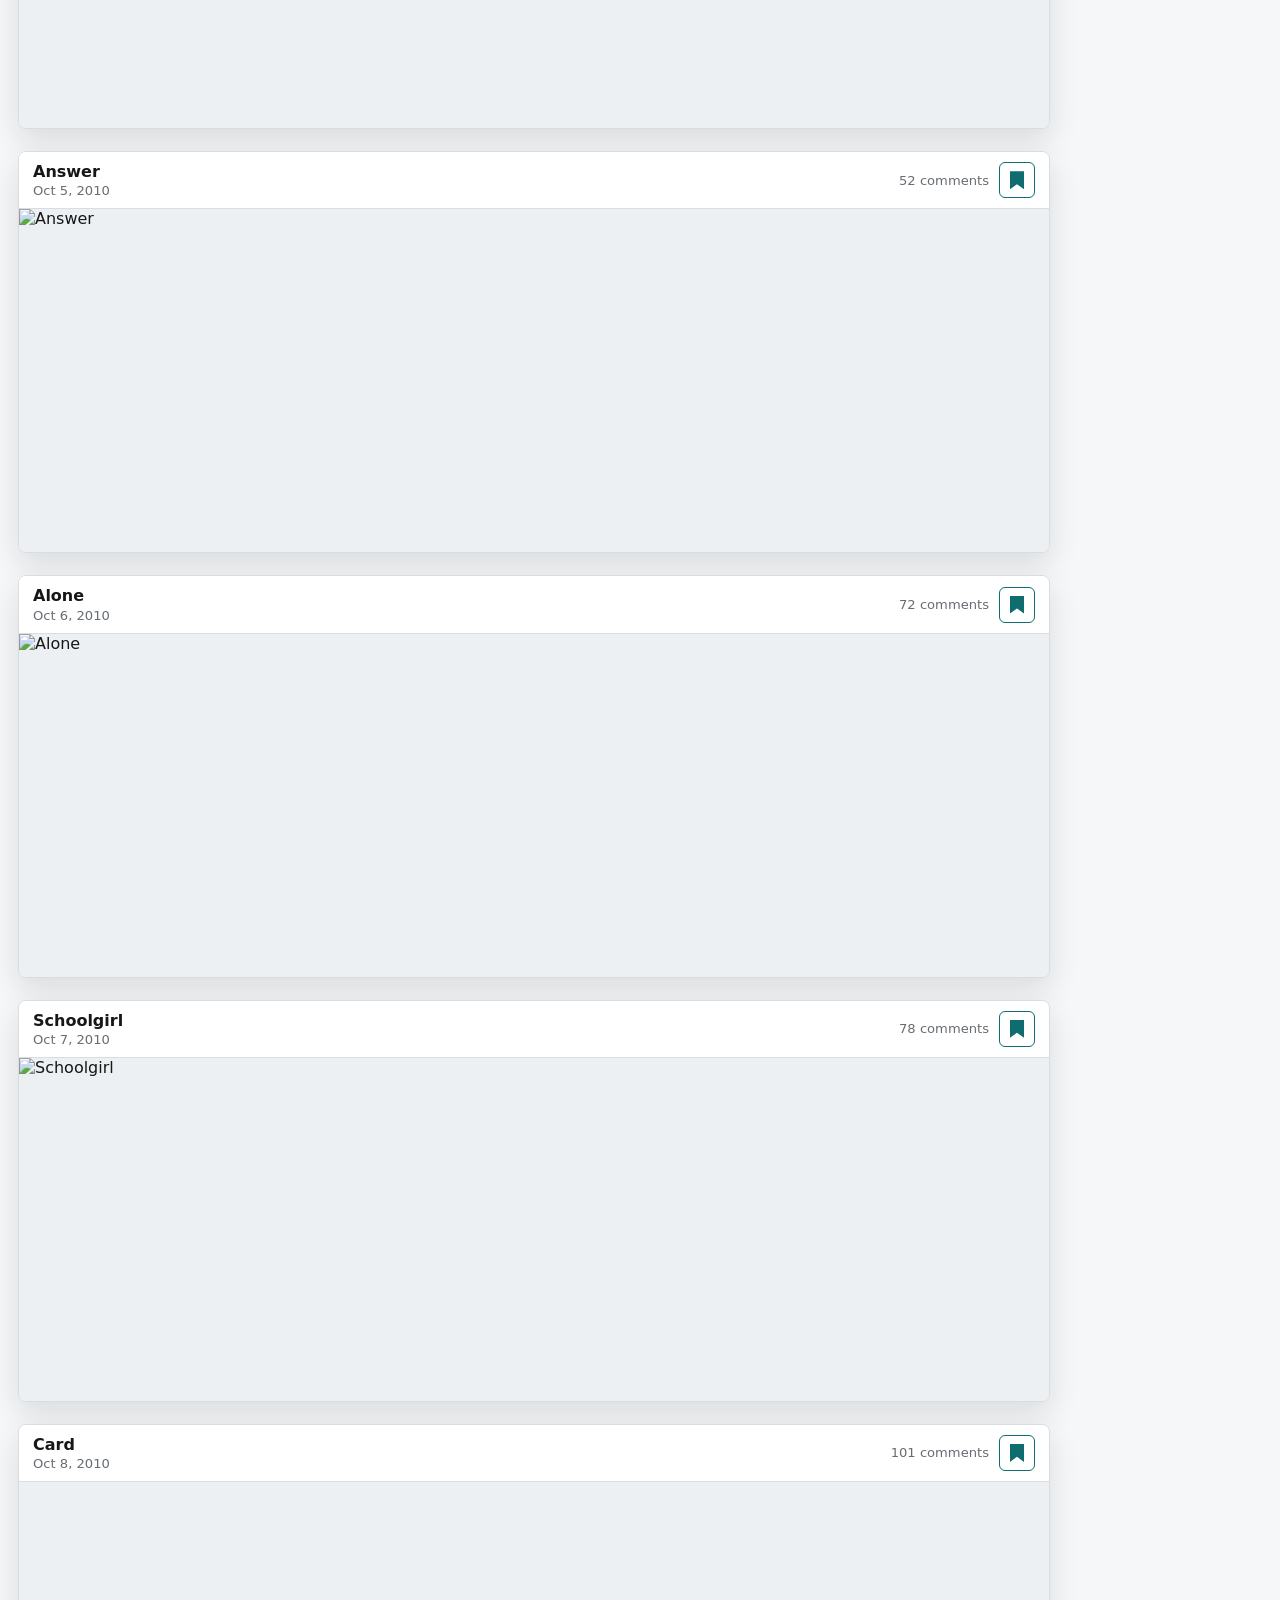
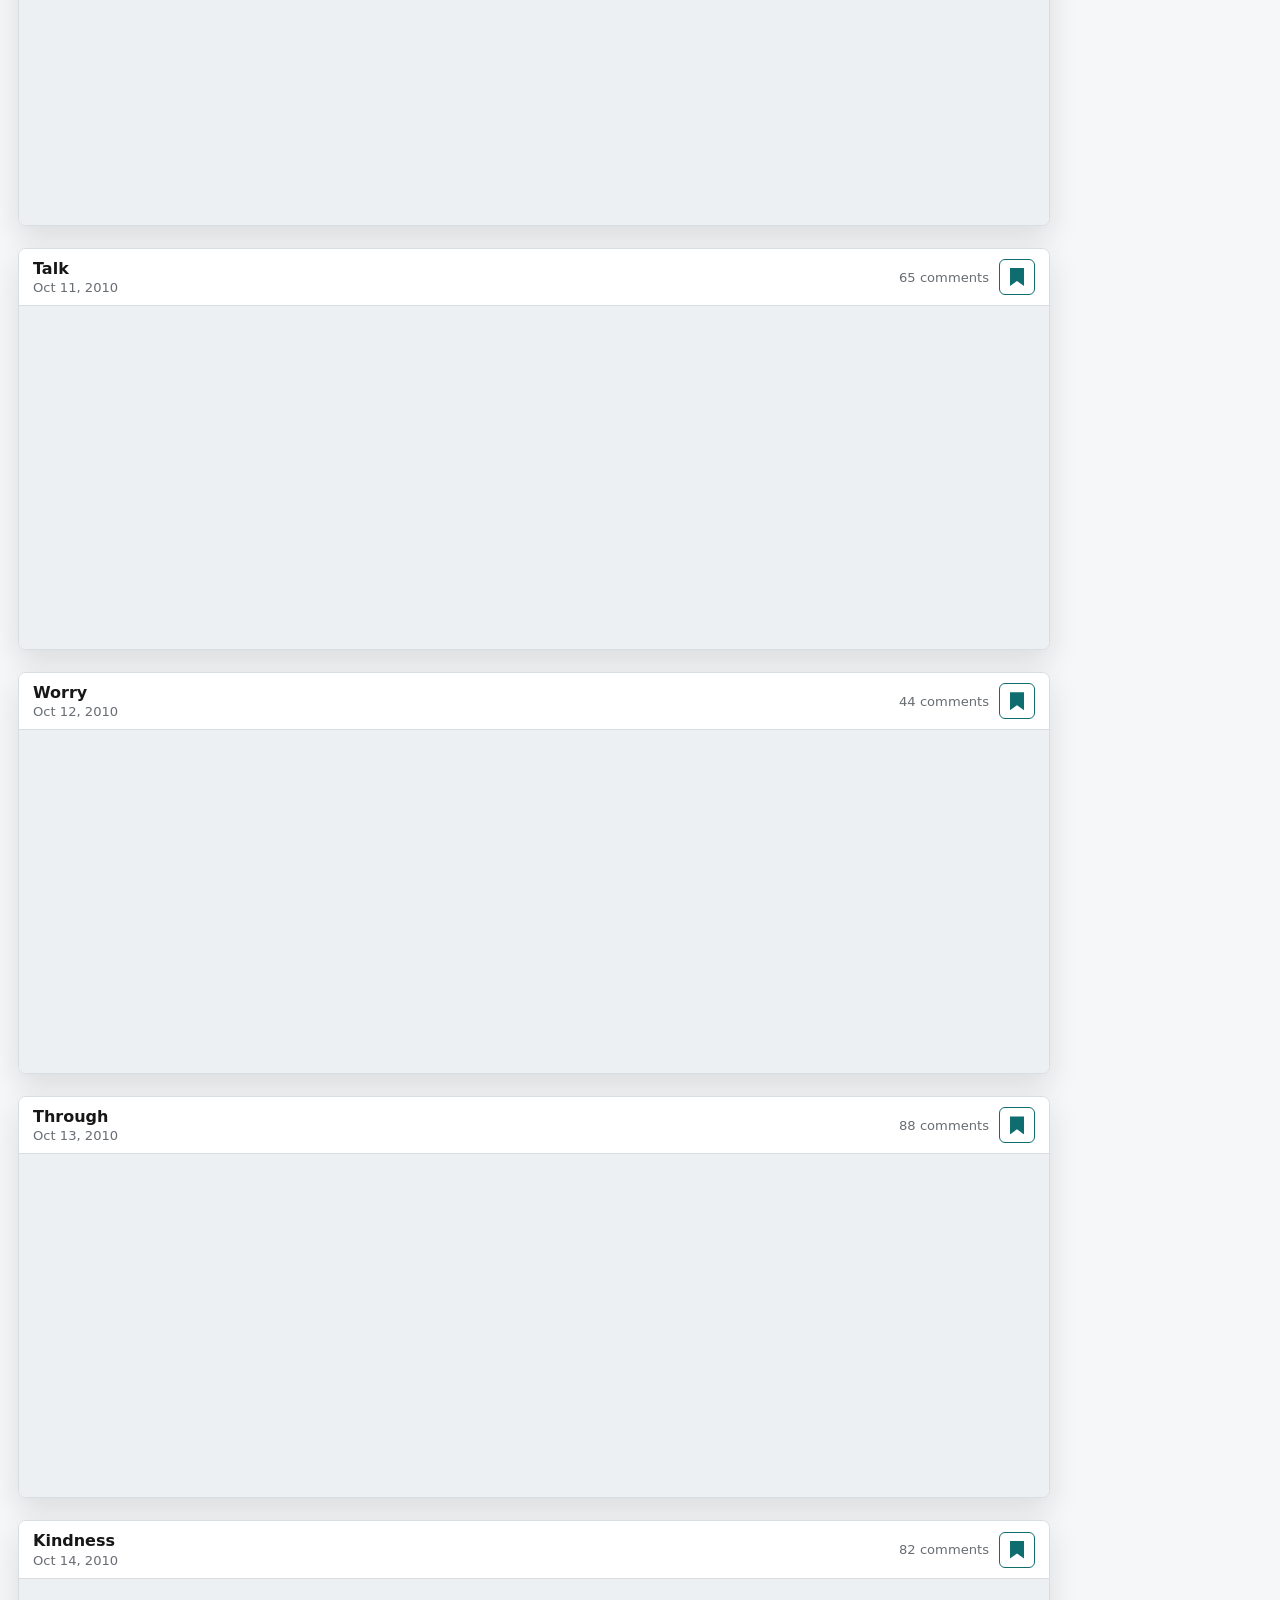
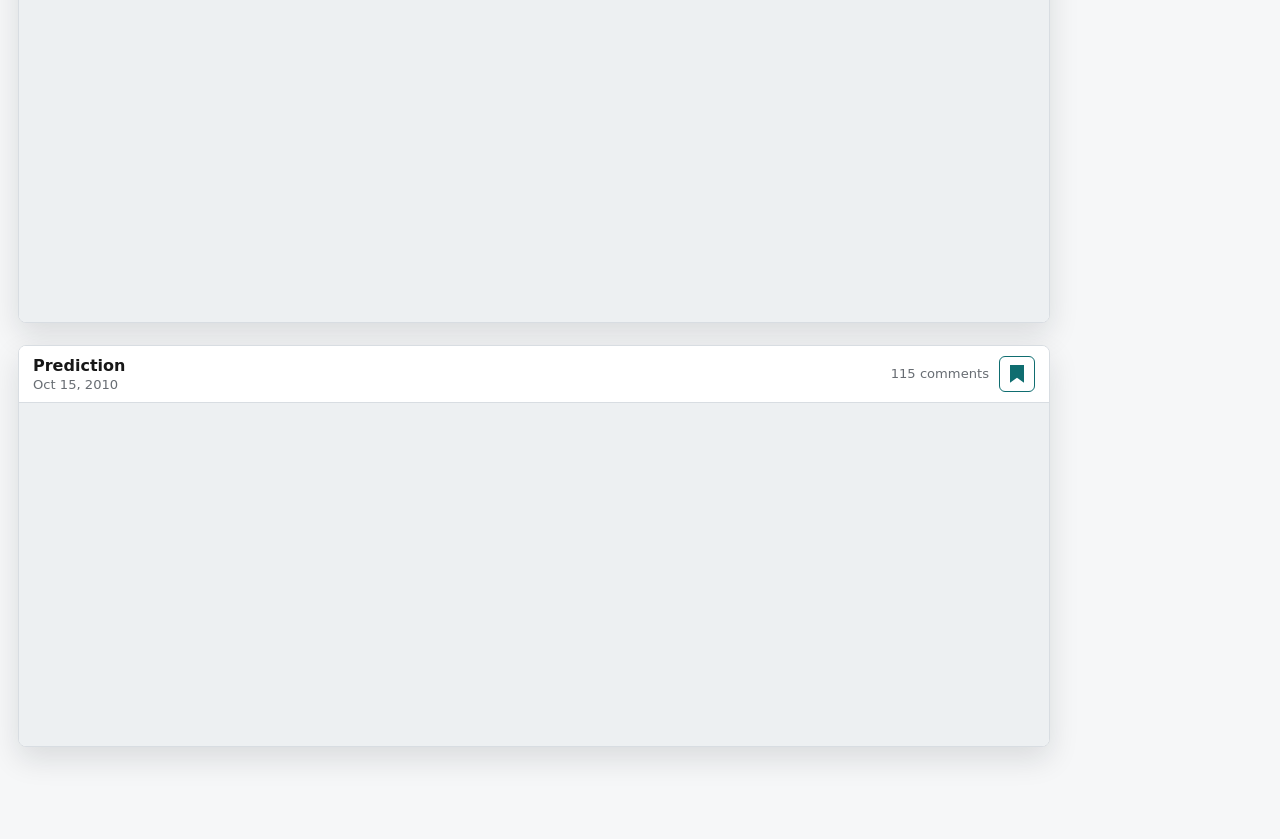
==== commit 3c1e652e: "Use icon bookmark buttons" ====
--- a/dumbing-of-age-reader/index.html
+++ b/dumbing-of-age-reader/index.html
@@ -70,7 +70,7 @@
         </button>
         <div class="comic-actions">
           <span class="comment-count"></span>
-          <button class="bookmark-button" type="button" aria-pressed="false">Bookmark</button>
+          <button class="bookmark-button" type="button" aria-pressed="false" aria-label="Bookmark this comic"></button>
         </div>
       </div>
       <img class="comic-image" loading="lazy" decoding="async" alt="">
--- a/dumbing-of-age-reader/styles.css
+++ b/dumbing-of-age-reader/styles.css
@@ -189,10 +189,23 @@
 }
 
 .bookmark-button {
-  min-height: 32px;
-  padding: 0 10px;
+  display: grid;
+  width: 36px;
+  min-width: 36px;
+  height: 36px;
+  min-height: 36px;
+  place-items: center;
+  padding: 0;
   border-color: var(--teal);
   color: var(--teal);
+}
+
+.bookmark-button::before {
+  width: 14px;
+  height: 18px;
+  background: currentColor;
+  clip-path: polygon(0 0, 100% 0, 100% 100%, 50% 72%, 0 100%);
+  content: "";
 }
 
 .bookmark-button.is-bookmarked {
@@ -477,8 +490,15 @@
   }
 
   .bookmark-button {
-    min-height: 28px;
-    padding: 0 7px;
+    width: 30px;
+    min-width: 30px;
+    height: 30px;
+    min-height: 30px;
+  }
+
+  .bookmark-button::before {
+    width: 12px;
+    height: 16px;
   }
 
   .reader-shell {
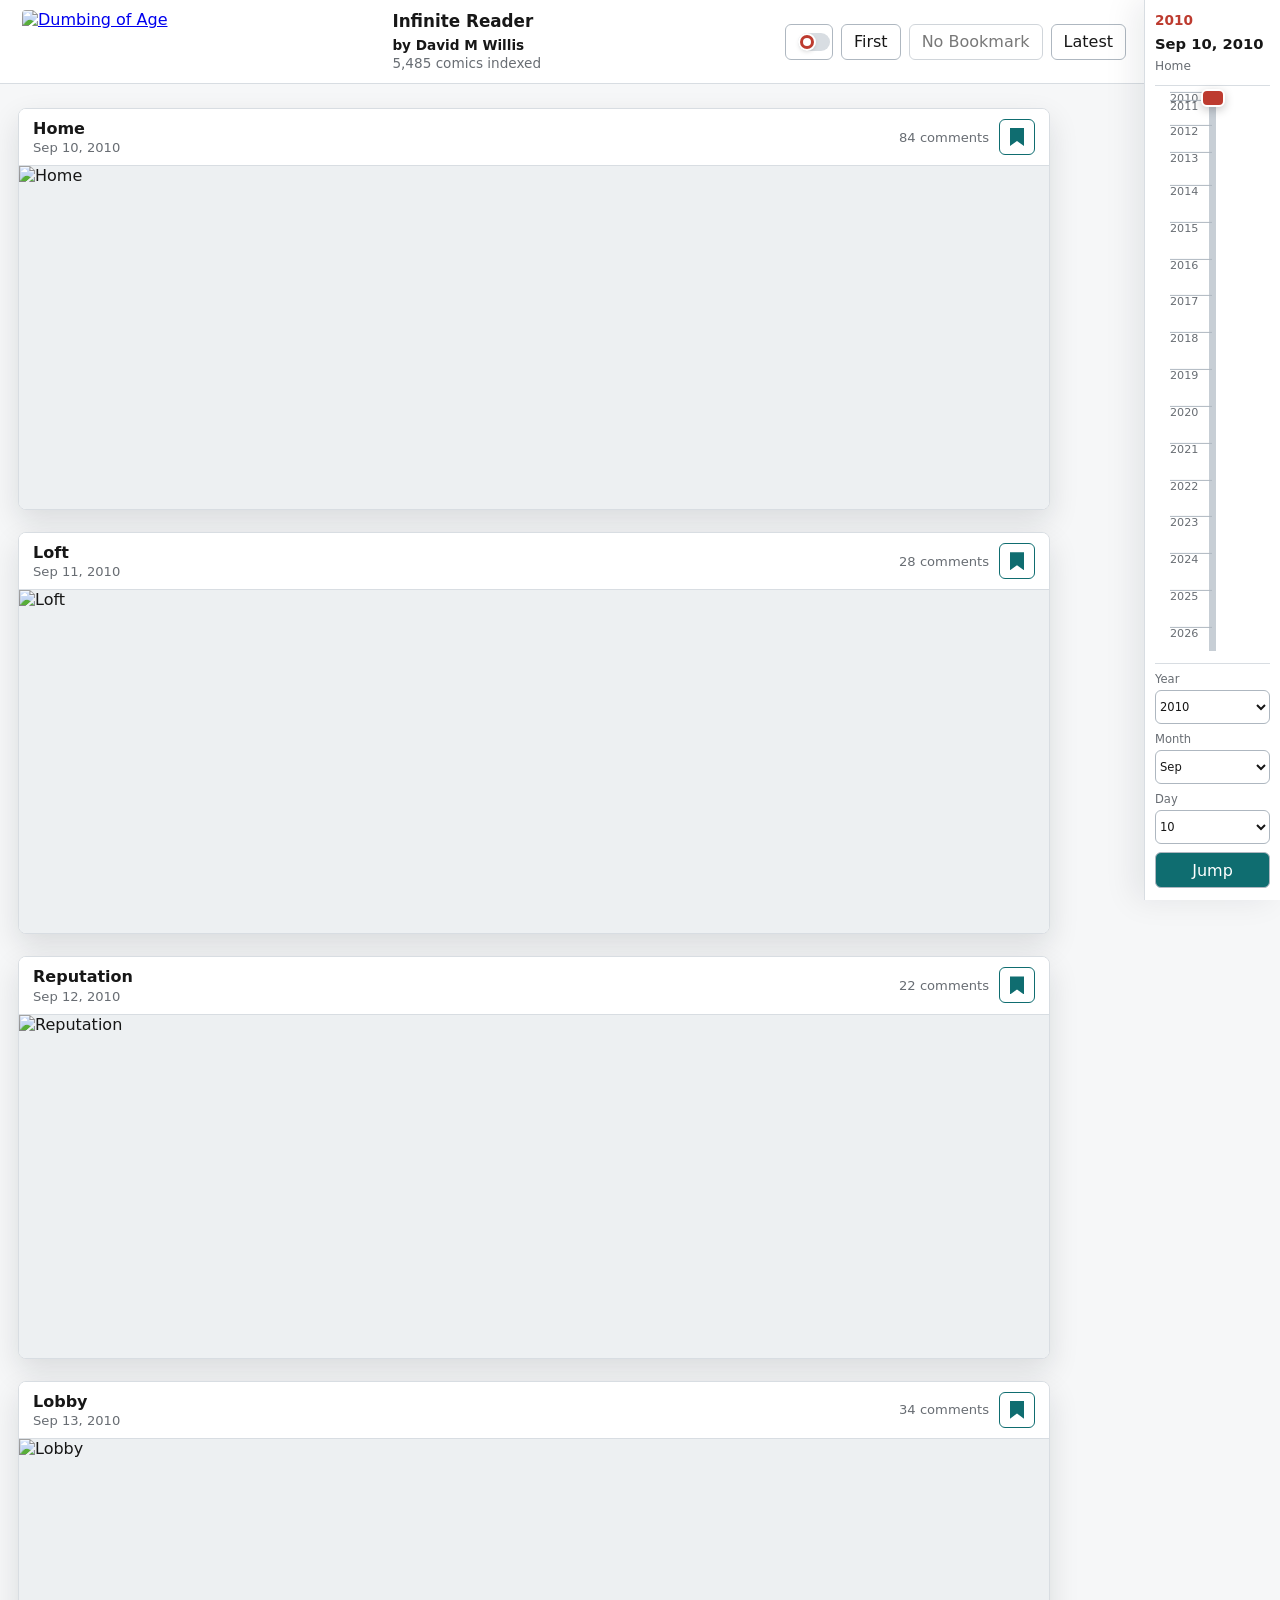
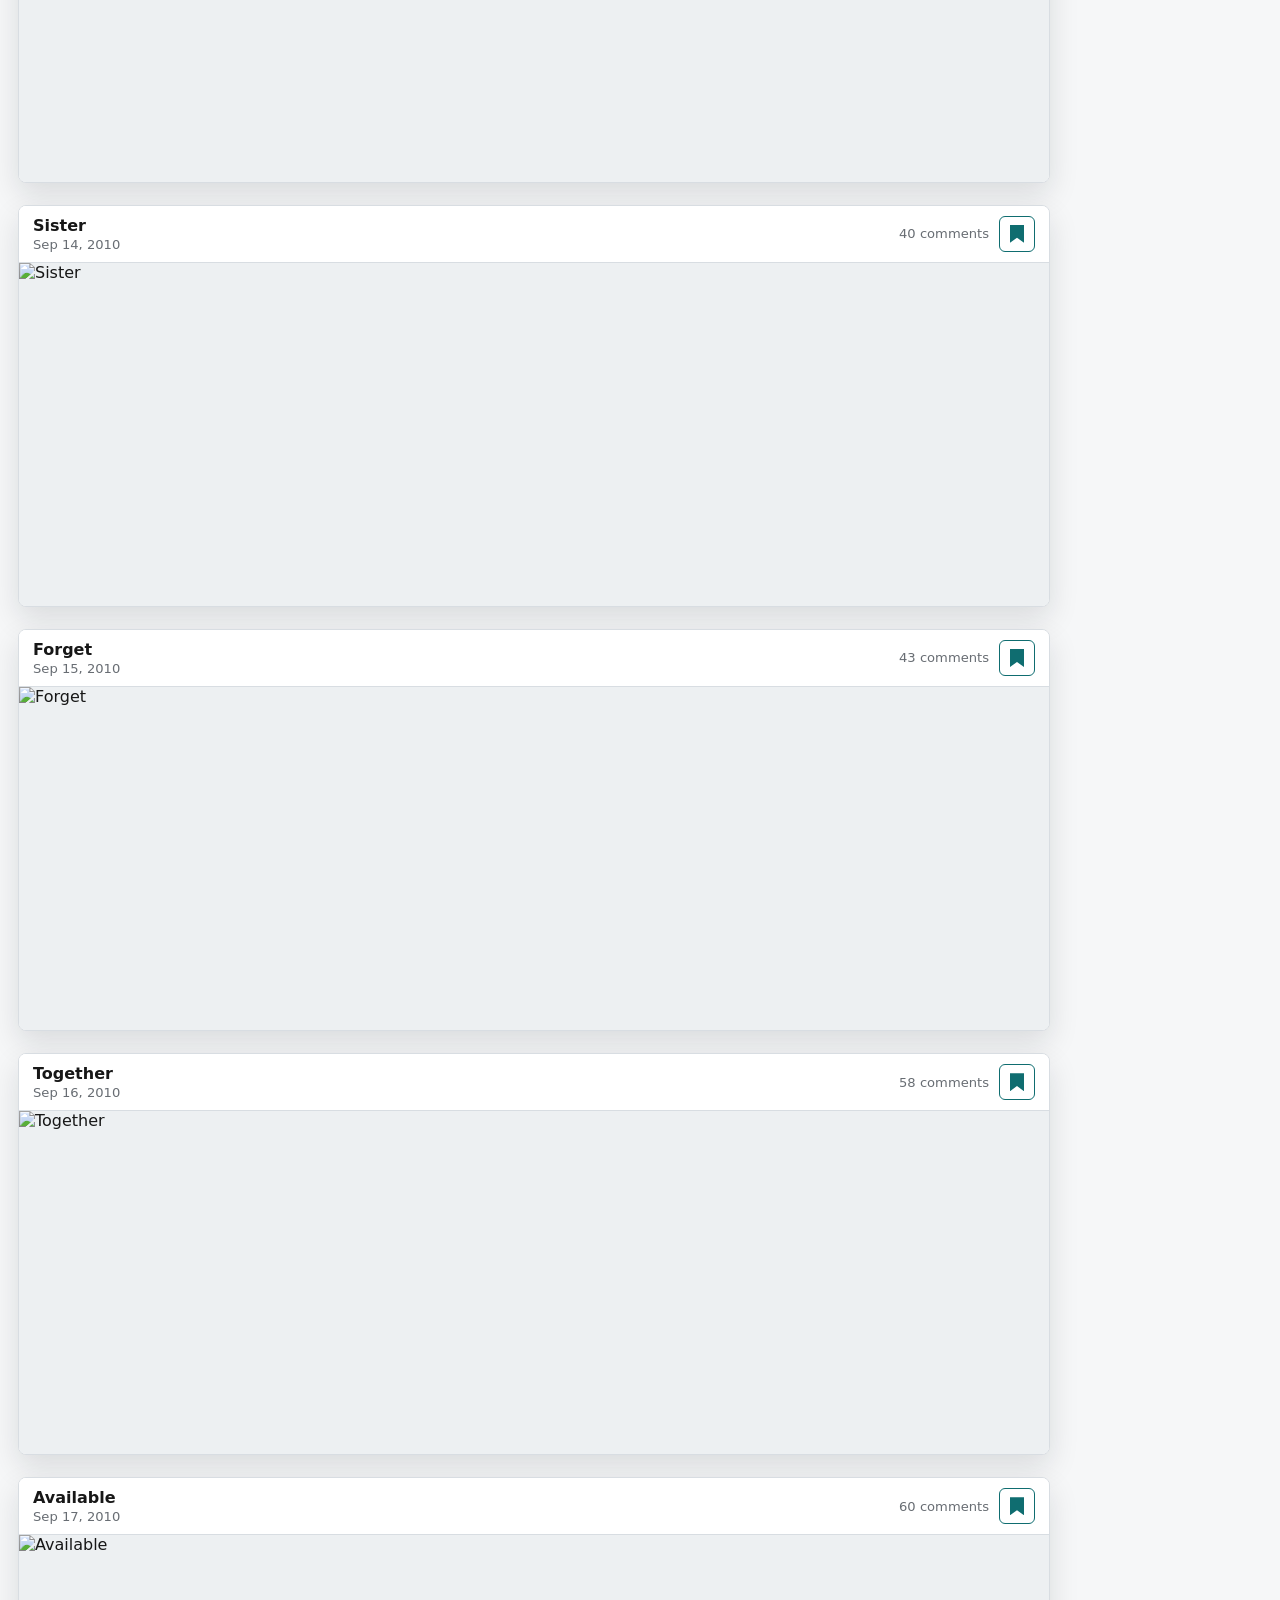
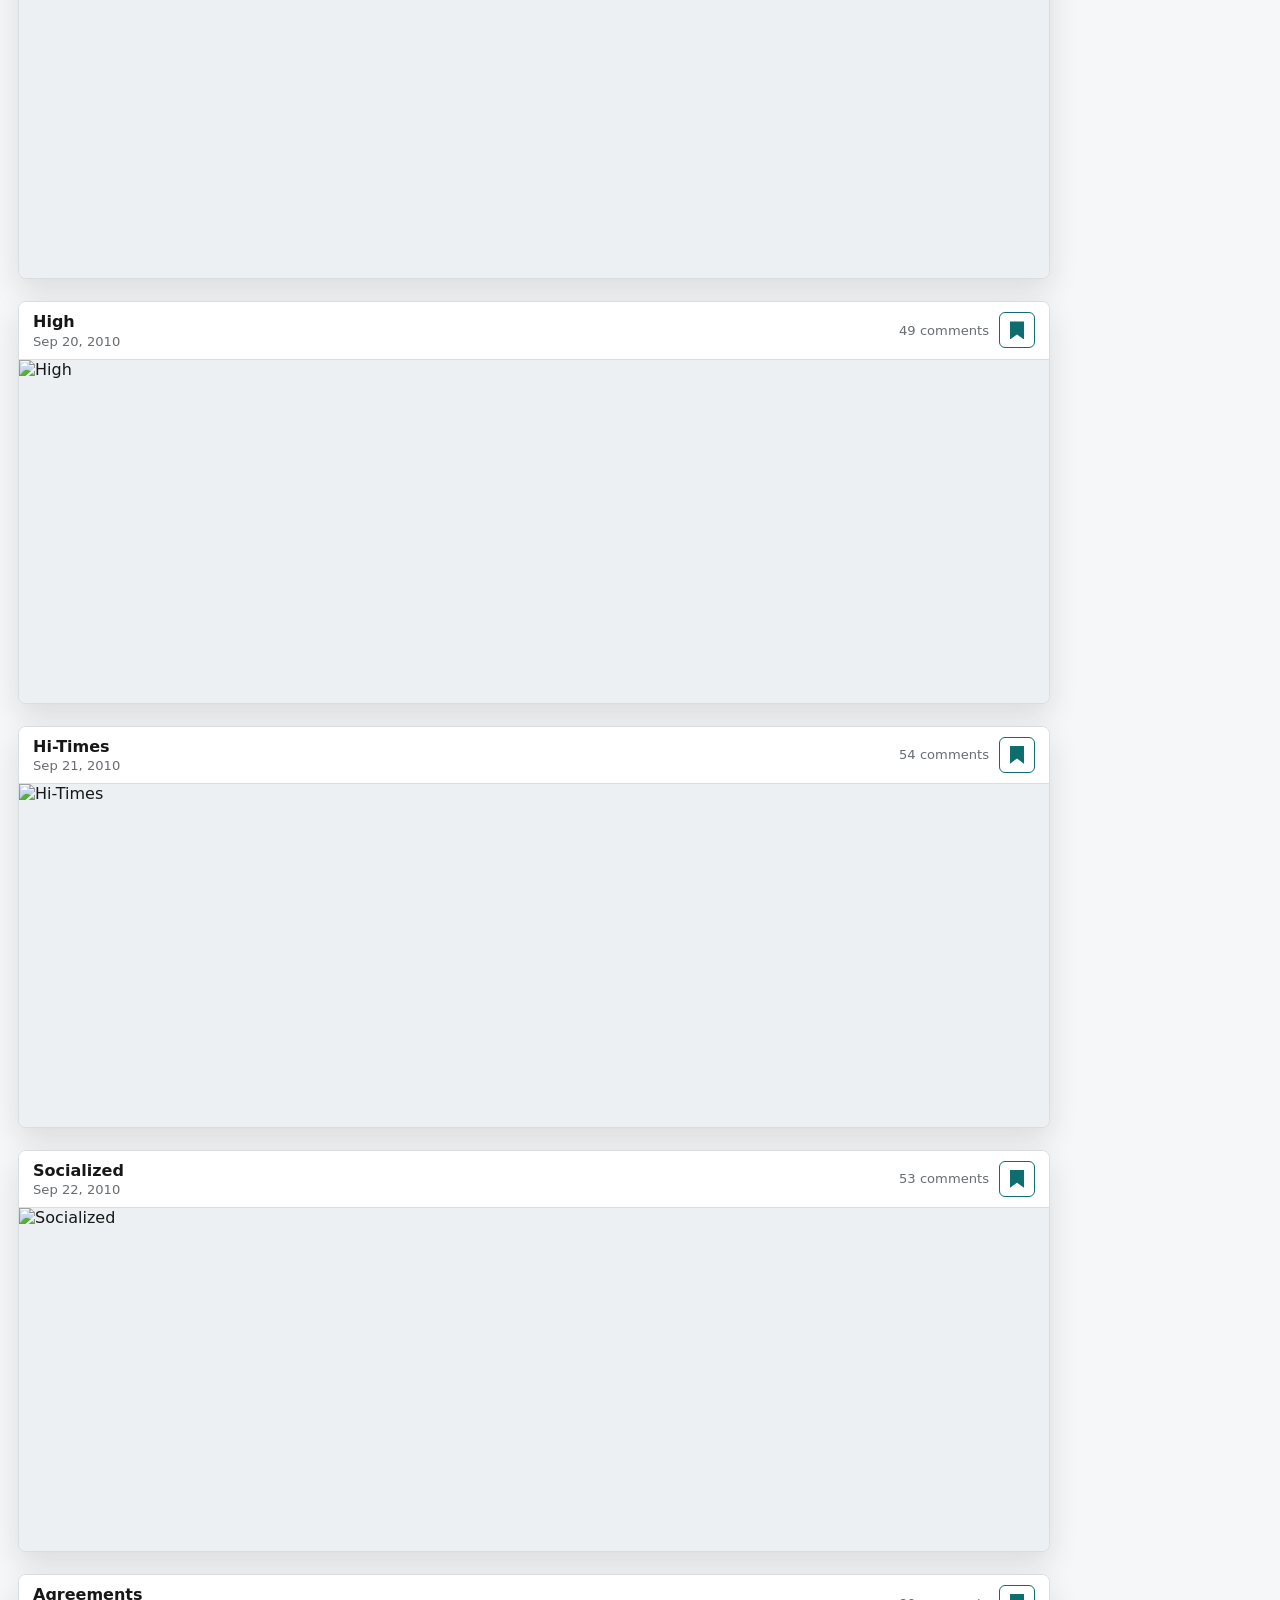
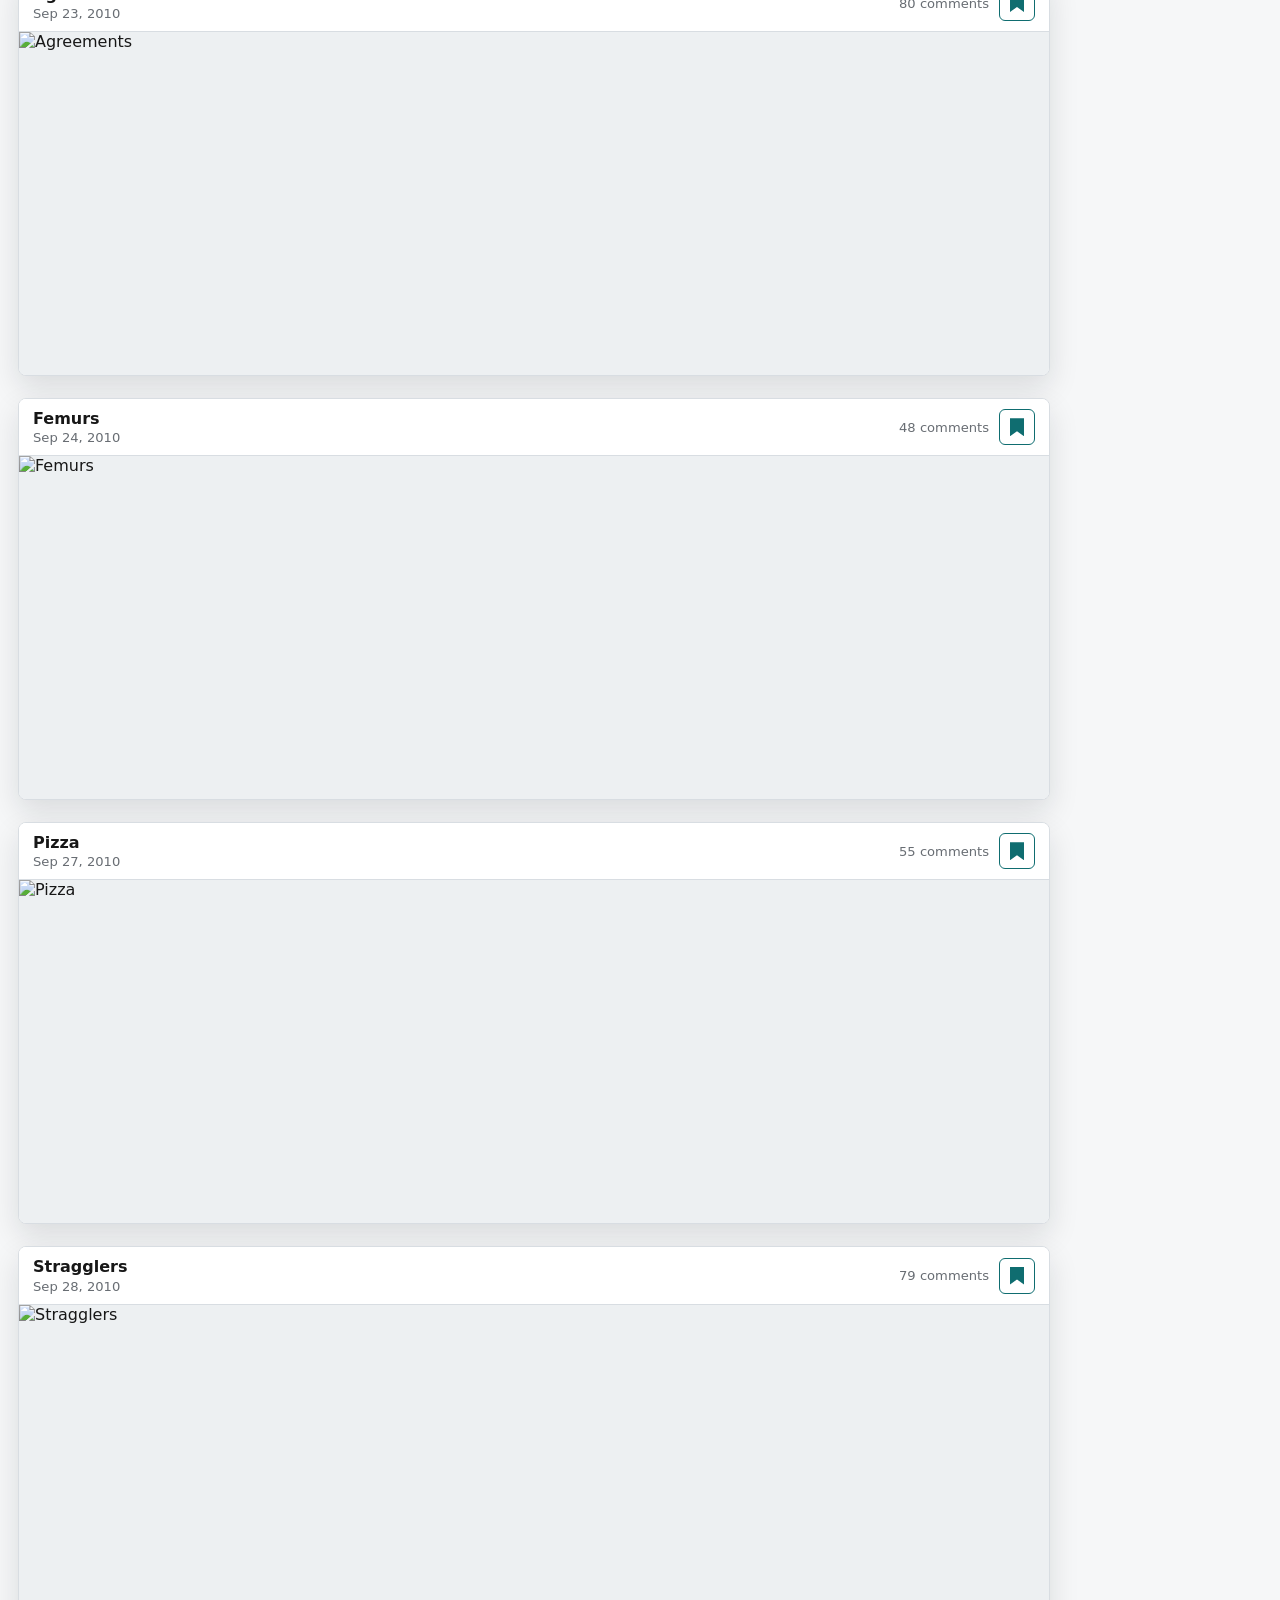
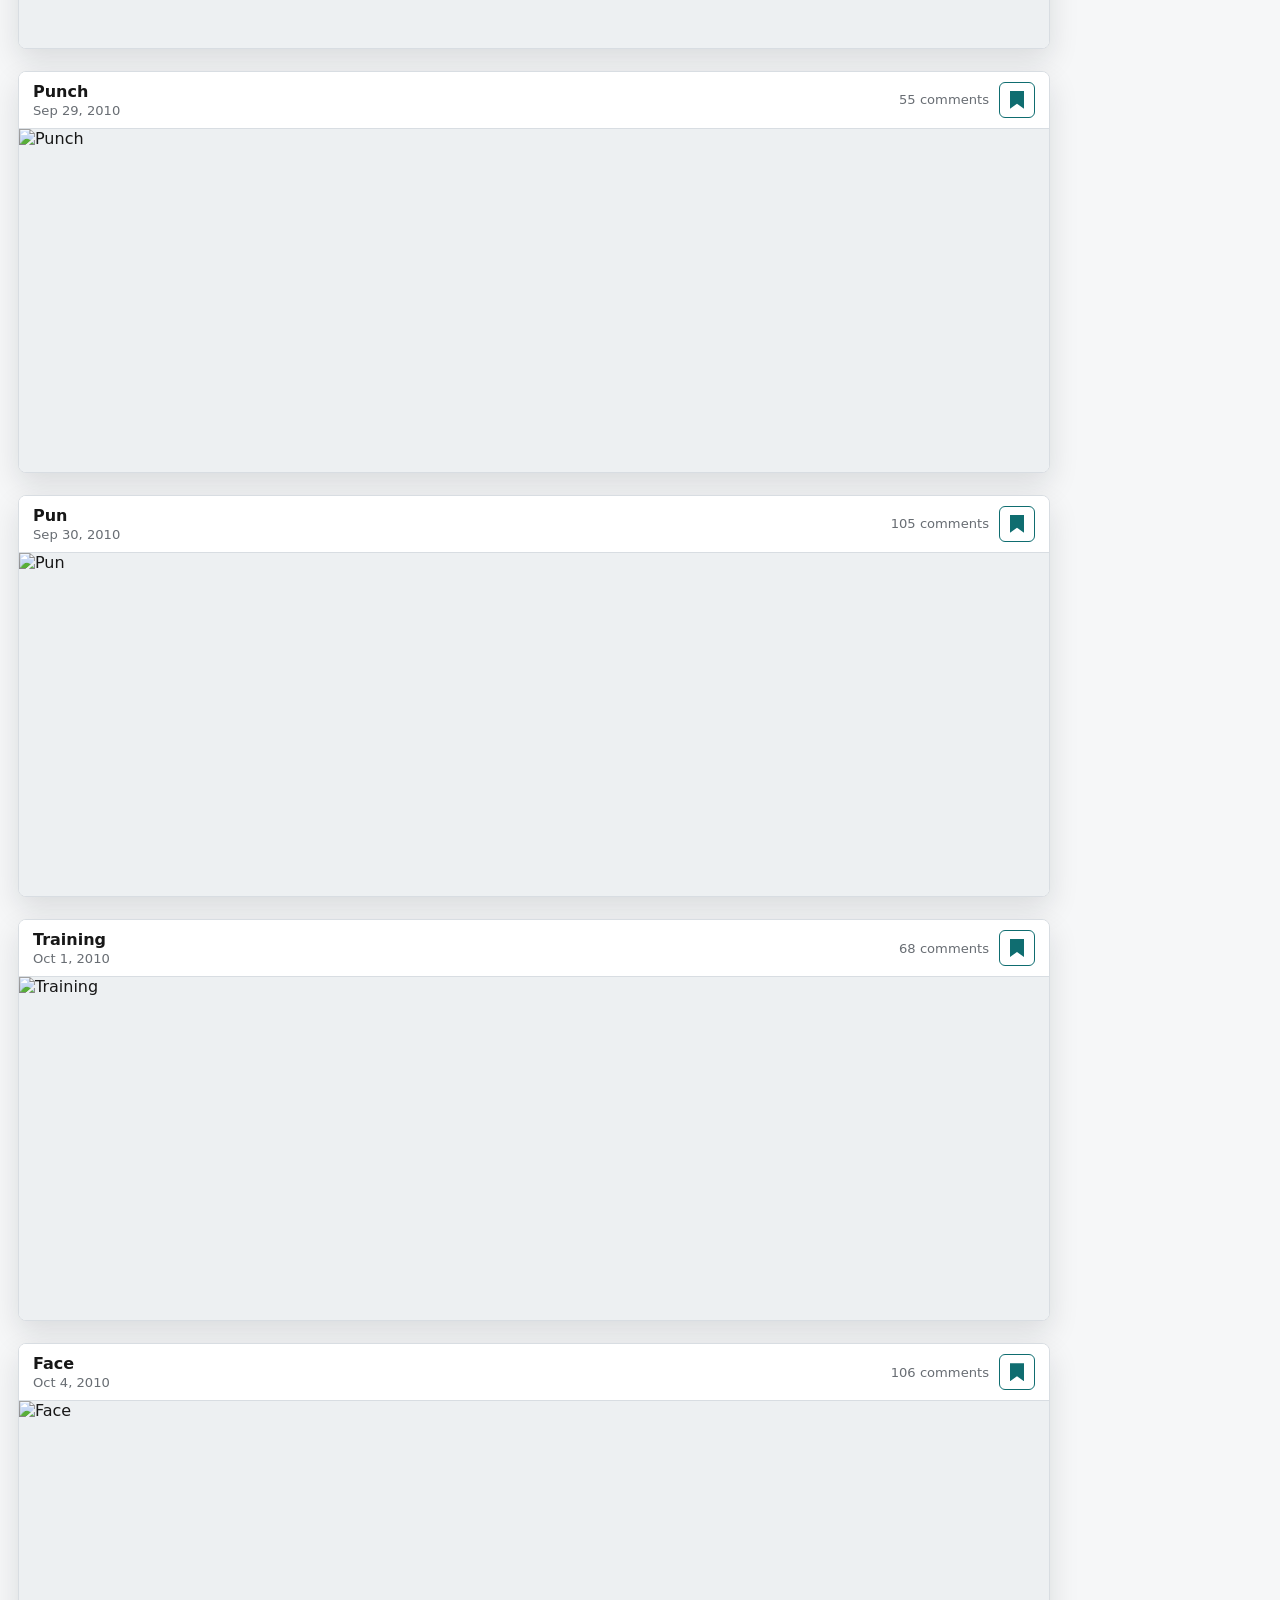
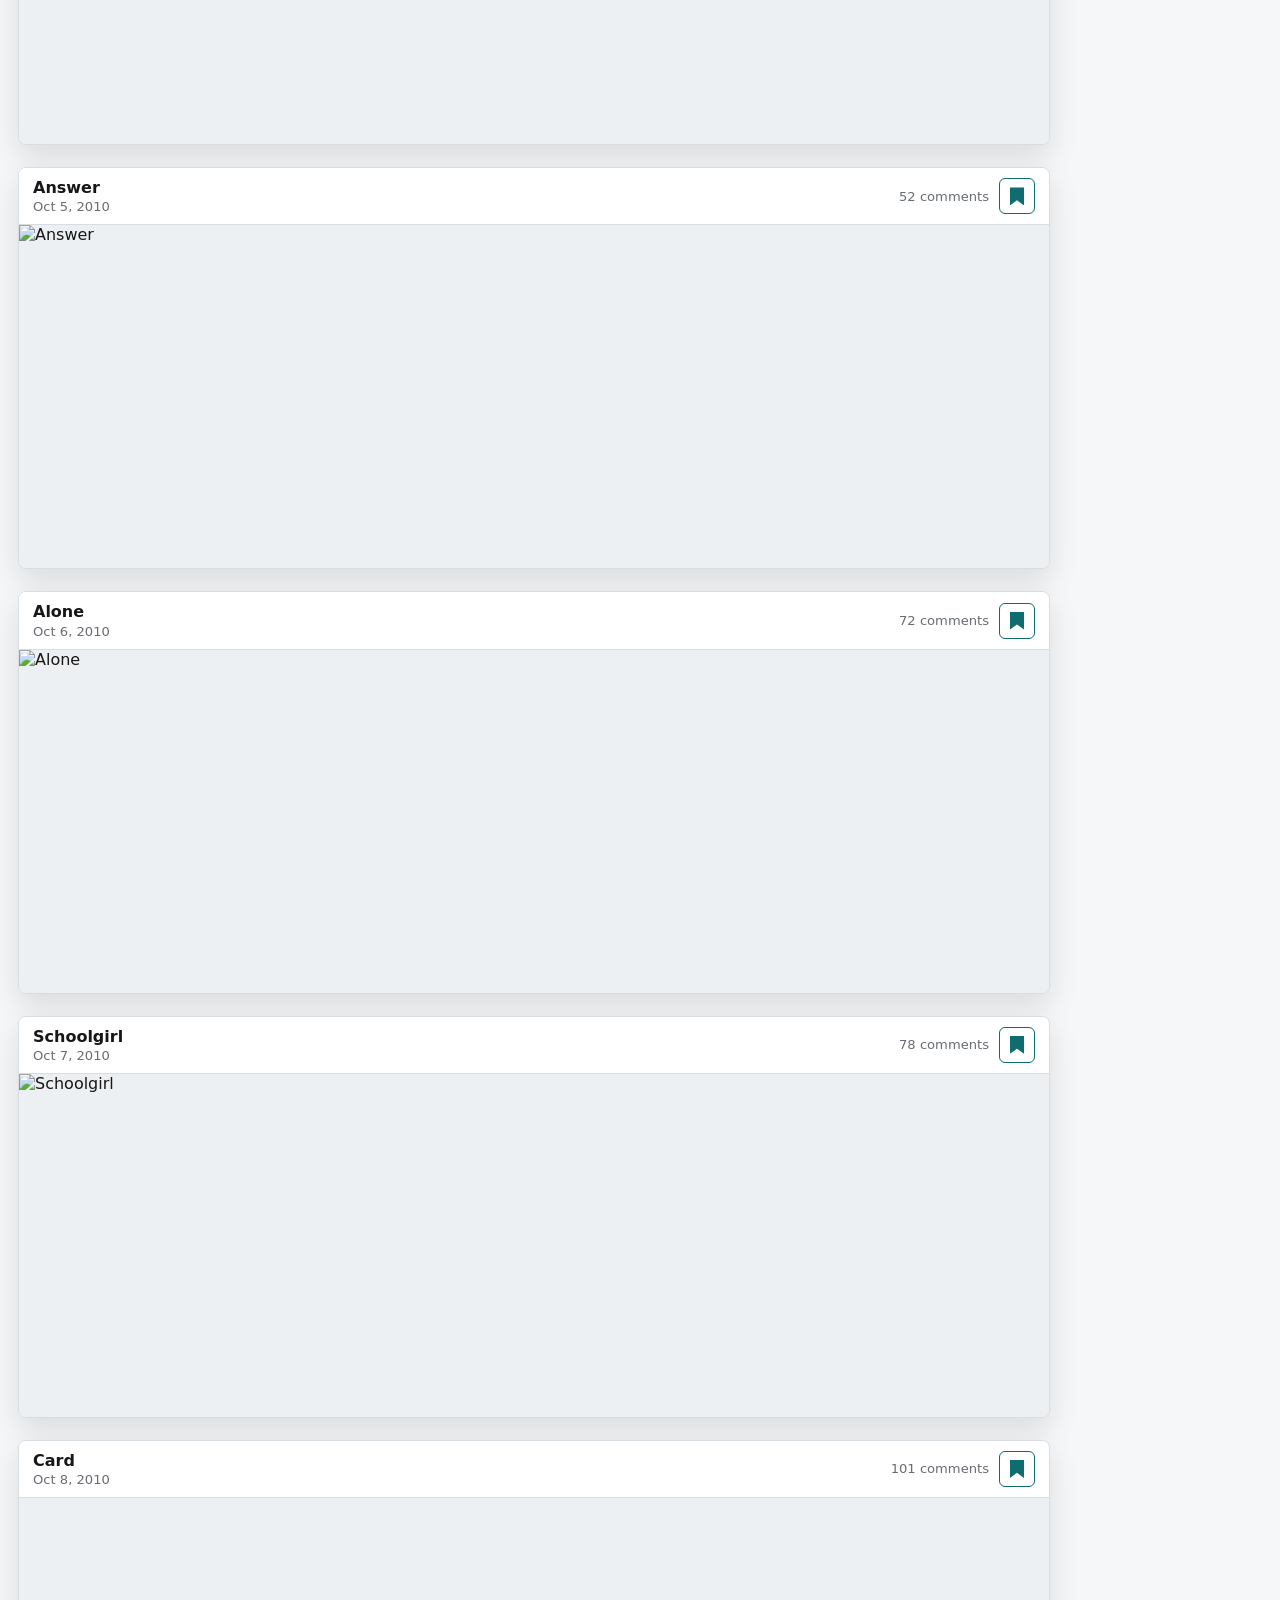
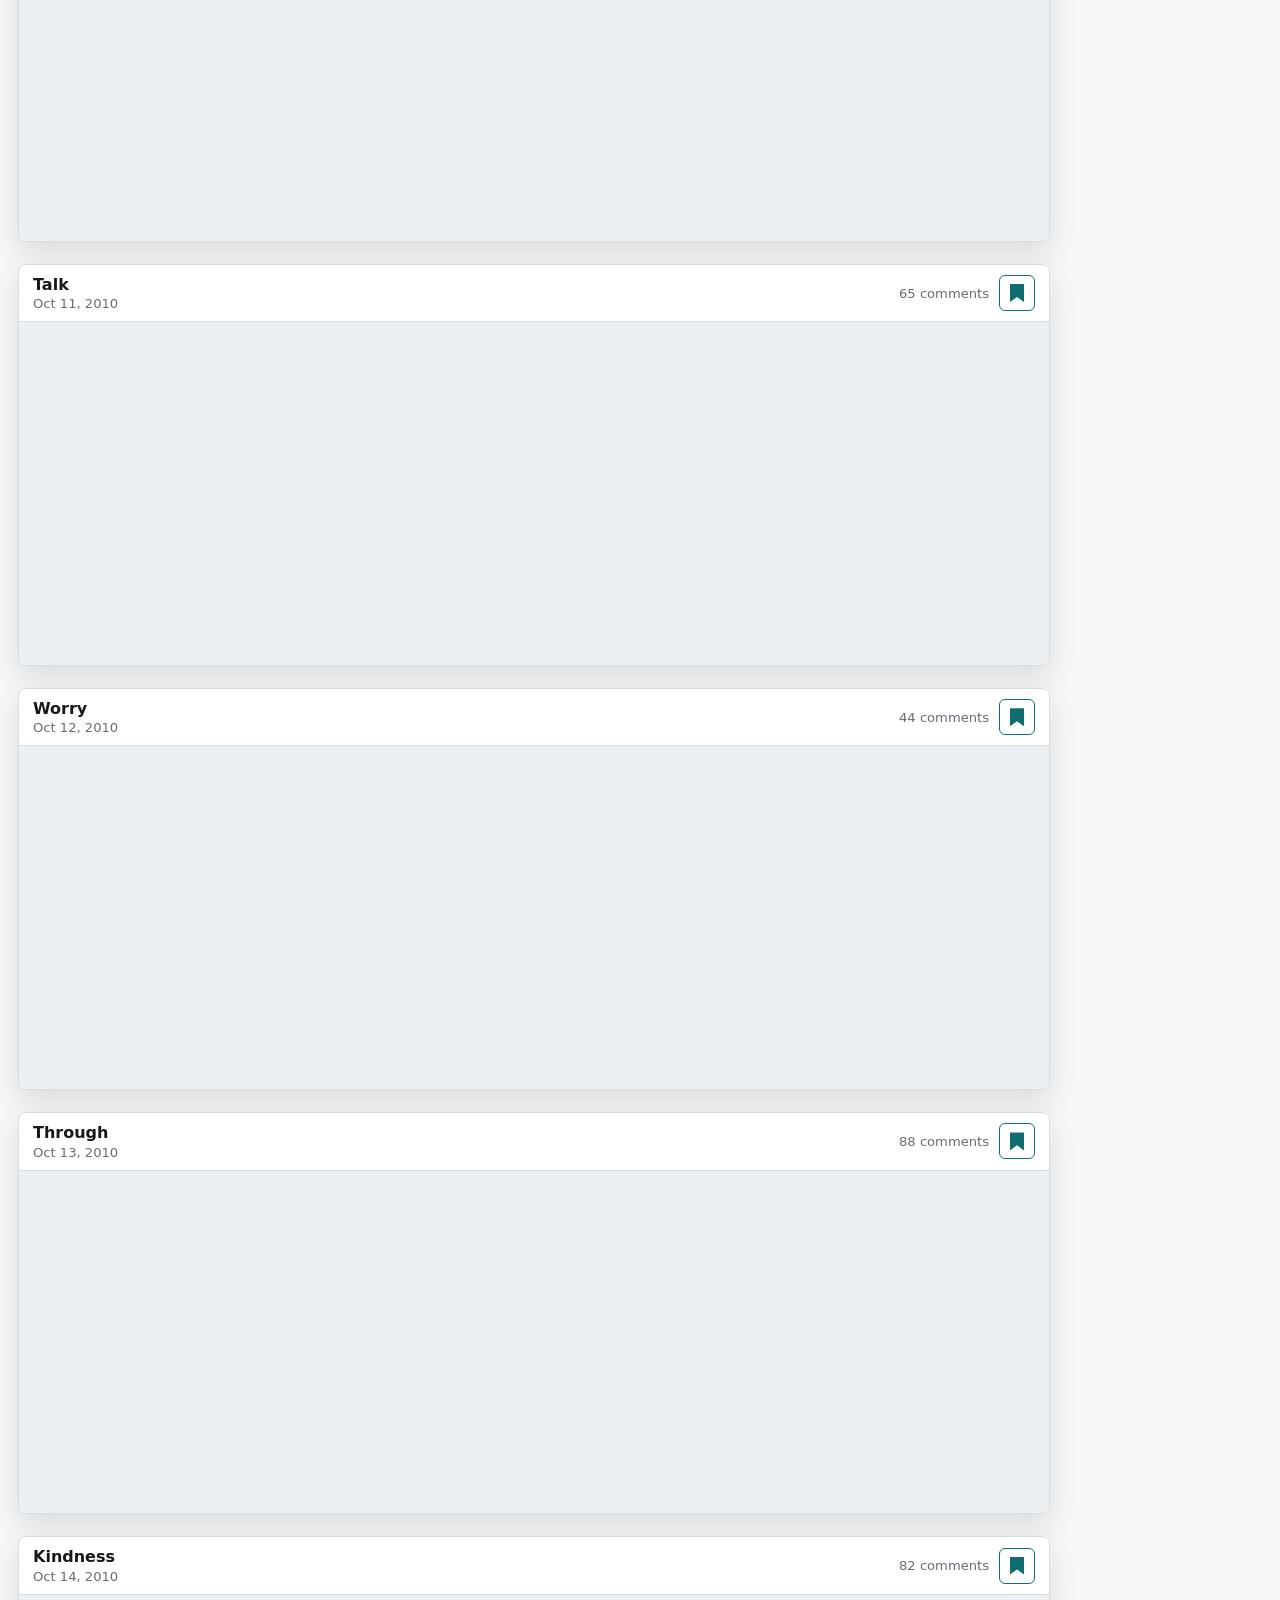
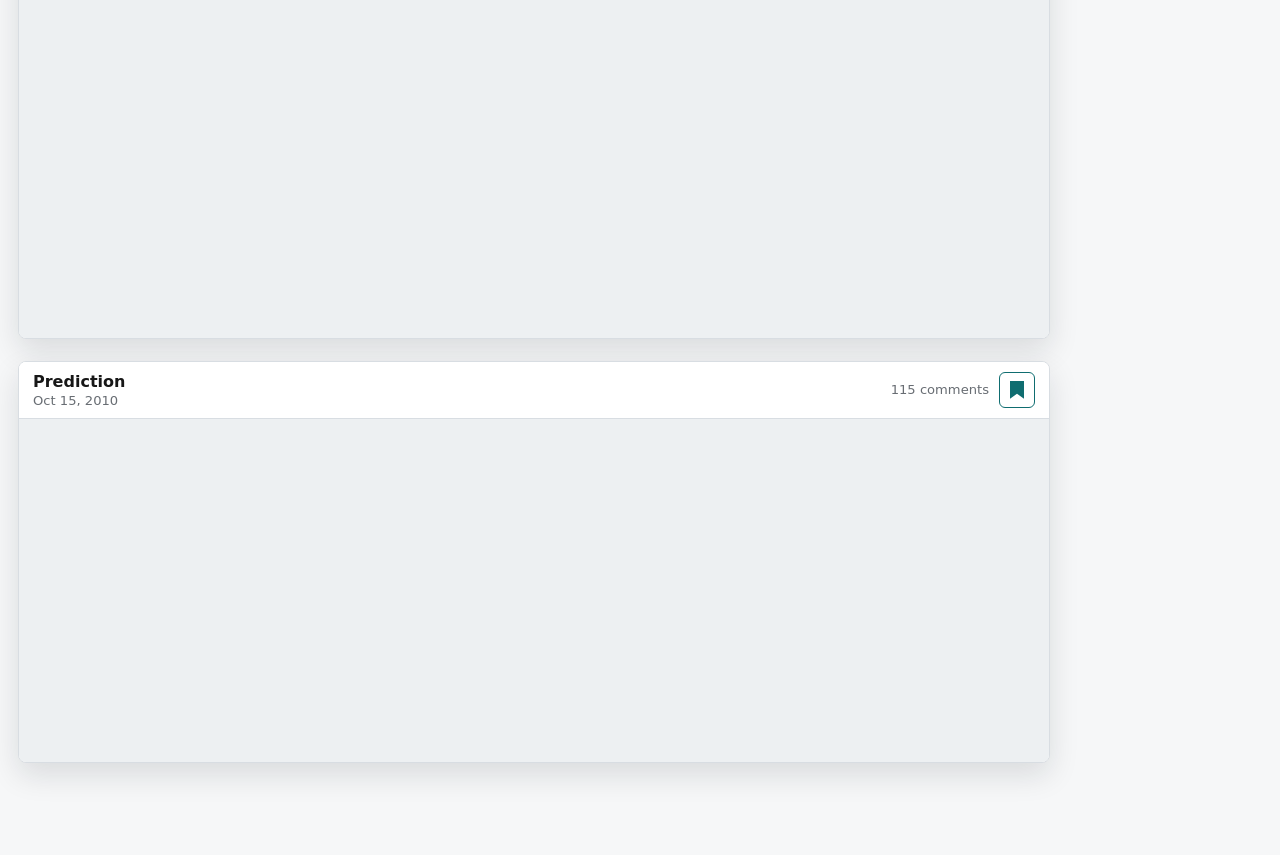
==== commit 6f5808ec: "Add DoA branding and theme toggle" ====
--- a/dumbing-of-age-reader/index.html
+++ b/dumbing-of-age-reader/index.html
@@ -5,18 +5,44 @@
   <meta name="viewport" content="width=device-width, initial-scale=1">
   <title>Dumbing of Age Infinite Reader</title>
   <meta name="description" content="A timeline-based infinite reader for Dumbing of Age comics.">
+  <link rel="icon" href="https://www.dumbingofage.com/wp-content/uploads/2026/01/faviconlarge-150x150.png" sizes="32x32">
+  <link rel="icon" href="https://www.dumbingofage.com/wp-content/uploads/2026/01/faviconlarge-300x300.png" sizes="192x192">
+  <link rel="apple-touch-icon" href="https://www.dumbingofage.com/wp-content/uploads/2026/01/faviconlarge-300x300.png">
+  <script>
+    (() => {
+      try {
+        const savedTheme = localStorage.getItem("doa-reader-theme");
+        const prefersDark = window.matchMedia?.("(prefers-color-scheme: dark)").matches;
+        document.documentElement.dataset.theme = savedTheme === "dark" || savedTheme === "light"
+          ? savedTheme
+          : prefersDark ? "dark" : "light";
+      } catch {
+        document.documentElement.dataset.theme = "light";
+      }
+    })();
+  </script>
   <link rel="stylesheet" href="./styles.css">
 </head>
 <body>
   <header class="topbar">
     <div class="brand">
-      <span class="brand-mark" aria-hidden="true">DoA</span>
-      <div>
-        <h1>Dumbing of Age Reader</h1>
-        <p id="archiveStatus">Loading archive</p>
+      <a class="brand-logo" href="https://www.dumbingofage.com/" target="_blank" rel="noopener noreferrer" aria-label="Open Dumbing of Age">
+        <img src="https://www.dumbingofage.com/wp-content/uploads/2026/01/doa-mobile-banner-2-1200.png" alt="Dumbing of Age" width="1200" height="211" referrerpolicy="no-referrer">
+      </a>
+      <div class="brand-copy">
+        <h1>Infinite Reader</h1>
+        <p class="brand-meta">
+          <span class="brand-byline">by David M Willis</span>
+          <span id="archiveStatus">Loading archive</span>
+        </p>
       </div>
     </div>
     <div class="top-actions" aria-label="Reader controls">
+      <button id="themeButton" class="theme-toggle" type="button" aria-pressed="false" aria-label="Use dark mode" title="Use dark mode">
+        <span class="theme-toggle-track" aria-hidden="true">
+          <span class="theme-toggle-thumb"></span>
+        </span>
+      </button>
       <button id="firstButton" type="button">First</button>
       <button id="resumeButton" type="button">Resume Bookmark</button>
       <button id="latestButton" type="button">Latest</button>
--- a/dumbing-of-age-reader/styles.css
+++ b/dumbing-of-age-reader/styles.css
@@ -1,6 +1,13 @@
 :root {
   --bg: #f6f7f8;
   --paper: #ffffff;
+  --chrome: rgba(255, 255, 255, 0.92);
+  --button-bg: #ffffff;
+  --detail-bg: #fbfbfc;
+  --image-bg: #edf0f2;
+  --track: #c7ced5;
+  --bubble-bg: #171717;
+  --bubble-ink: #ffffff;
   --ink: #171717;
   --muted: #686d73;
   --line: #d8dde2;
@@ -13,6 +20,27 @@
   font-family: Inter, ui-sans-serif, system-ui, -apple-system, BlinkMacSystemFont, "Segoe UI", sans-serif;
 }
 
+html[data-theme="dark"] {
+  --bg: #101417;
+  --paper: #181e23;
+  --chrome: rgba(17, 22, 26, 0.94);
+  --button-bg: #1f272d;
+  --detail-bg: #14191e;
+  --image-bg: #202930;
+  --track: #47525e;
+  --bubble-bg: #f3f5f7;
+  --bubble-ink: #121619;
+  --ink: #f3f5f7;
+  --muted: #aab3bc;
+  --line: #303942;
+  --line-strong: #65717c;
+  --red: #e05a4d;
+  --teal: #54b9bd;
+  --gold: #d6a43a;
+  --shadow: 0 14px 34px rgba(0, 0, 0, 0.34);
+  color-scheme: dark;
+}
+
 * {
   box-sizing: border-box;
 }
@@ -41,10 +69,10 @@
   align-items: center;
   justify-content: space-between;
   gap: 16px;
-  min-height: 68px;
+  min-height: 74px;
   padding: 10px 154px 10px 22px;
   border-bottom: 1px solid var(--line);
-  background: rgba(255, 255, 255, 0.92);
+  background: var(--chrome);
   backdrop-filter: blur(12px);
 }
 
@@ -52,20 +80,44 @@
   display: flex;
   align-items: center;
   gap: 12px;
+  flex: 1 1 auto;
   min-width: 0;
 }
 
-.brand-mark {
-  display: grid;
-  width: 44px;
-  height: 44px;
-  place-items: center;
-  flex: 0 0 auto;
-  border: 2px solid var(--ink);
-  border-radius: 6px;
-  background: var(--red);
-  color: #fff;
-  font-weight: 800;
+.brand-logo {
+  display: block;
+  width: clamp(210px, 28vw, 360px);
+  flex: 0 1 auto;
+  min-width: 180px;
+}
+
+.brand-logo img {
+  display: block;
+}
+
+.brand-logo img {
+  width: 100%;
+  height: auto;
+  border-radius: 4px;
+}
+
+.brand-copy {
+  display: grid;
+  gap: 3px;
+  min-width: 130px;
+}
+
+.brand-meta {
+  display: grid;
+  gap: 2px;
+}
+
+.brand-byline {
+  overflow: hidden;
+  color: var(--ink);
+  font-weight: 700;
+  text-overflow: ellipsis;
+  white-space: nowrap;
 }
 
 h1 {
@@ -93,7 +145,7 @@
   min-height: 36px;
   border: 1px solid var(--line-strong);
   border-radius: 6px;
-  background: #fff;
+  background: var(--button-bg);
   color: var(--ink);
   cursor: pointer;
 }
@@ -109,6 +161,60 @@
 .top-actions button,
 .date-jump button {
   padding: 0 12px;
+}
+
+.theme-toggle {
+  display: grid;
+  width: 48px;
+  min-width: 48px;
+  padding: 0;
+  place-items: center;
+}
+
+.theme-toggle-track {
+  position: relative;
+  display: block;
+  width: 32px;
+  height: 18px;
+  border-radius: 999px;
+  background: var(--line);
+}
+
+.theme-toggle-thumb {
+  position: absolute;
+  top: 2px;
+  left: 2px;
+  display: block;
+  width: 14px;
+  height: 14px;
+  border-radius: 50%;
+  background: var(--red);
+  box-shadow: 0 0 0 2px var(--paper), 0 2px 5px rgba(0, 0, 0, 0.22);
+  transition: transform 160ms ease, background-color 160ms ease;
+}
+
+.theme-toggle-thumb::after {
+  position: absolute;
+  top: 3px;
+  left: 3px;
+  width: 8px;
+  height: 8px;
+  border-radius: 50%;
+  background: var(--paper);
+  content: "";
+}
+
+html[data-theme="dark"] .theme-toggle-thumb {
+  background: var(--teal);
+  transform: translateX(14px);
+}
+
+html[data-theme="dark"] .theme-toggle-thumb::after {
+  top: 0;
+  left: 4px;
+  width: 10px;
+  height: 10px;
+  background: var(--button-bg);
 }
 
 .reader-shell {
@@ -139,7 +245,7 @@
   justify-content: space-between;
   gap: 12px;
   border-bottom: 1px solid var(--line);
-  background: #fff;
+  background: var(--paper);
 }
 
 .comic-toggle {
@@ -151,7 +257,7 @@
   padding: 10px 14px;
   border: 0;
   border-radius: 0;
-  background: #fff;
+  background: var(--paper);
   text-align: left;
 }
 
@@ -223,7 +329,7 @@
   display: block;
   width: 100%;
   height: auto;
-  background: #edf0f2;
+  background: var(--image-bg);
   cursor: zoom-in;
 }
 
@@ -233,7 +339,7 @@
 
 .comic-details {
   border-top: 1px solid var(--line);
-  background: #fbfbfc;
+  background: var(--detail-bg);
 }
 
 .detail-row {
@@ -285,7 +391,7 @@
   height: 620px;
   border: 0;
   border-top: 1px solid var(--line);
-  background: #fff;
+  background: var(--paper);
 }
 
 .sentinel {
@@ -304,7 +410,7 @@
   gap: 12px;
   padding: 12px 10px;
   border-left: 1px solid var(--line);
-  background: #ffffff;
+  background: var(--paper);
   box-shadow: -10px 0 30px rgba(18, 26, 33, 0.08);
 }
 
@@ -342,7 +448,7 @@
   position: relative;
   min-height: 180px;
   border-radius: 8px;
-  background: linear-gradient(90deg, transparent 0 47%, #c7ced5 47% 53%, transparent 53% 100%);
+  background: linear-gradient(90deg, transparent 0 47%, var(--track) 47% 53%, transparent 53% 100%);
   touch-action: none;
 }
 
@@ -386,8 +492,8 @@
   padding: 5px 6px;
   border: 1px solid var(--line-strong);
   border-radius: 6px;
-  background: var(--ink);
-  color: #fff;
+  background: var(--bubble-bg);
+  color: var(--bubble-ink);
   font-size: 0.72rem;
   opacity: 0;
   pointer-events: none;
@@ -417,7 +523,7 @@
   min-height: 34px;
   border: 1px solid var(--line-strong);
   border-radius: 6px;
-  background: #fff;
+  background: var(--button-bg);
   color: var(--ink);
 }
 
@@ -431,7 +537,7 @@
   padding: 24px;
   border: 1px solid var(--line);
   border-radius: 8px;
-  background: #fff;
+  background: var(--paper);
   box-shadow: var(--shadow);
 }
 
@@ -441,31 +547,66 @@
 
 @media (max-width: 780px) {
   .topbar {
-    min-height: 64px;
+    flex-wrap: wrap;
+    min-height: 104px;
     padding: 8px 88px 8px 12px;
-  }
-
-  .brand-mark {
-    width: 38px;
-    height: 38px;
+    row-gap: 6px;
+  }
+
+  .brand {
+    width: 100%;
+    gap: 8px;
+  }
+
+  .brand-logo {
+    width: min(180px, 52vw);
+    min-width: 150px;
+  }
+
+  .brand-copy {
+    min-width: 0;
   }
 
   h1 {
-    font-size: 0.95rem;
+    font-size: 0.9rem;
+  }
+
+  .brand-byline {
+    font-size: 0.72rem;
   }
 
   .brand p {
+    margin-top: 2px;
     max-width: 42vw;
+    font-size: 0.74rem;
   }
 
   .top-actions {
+    width: calc(100vw - 104px);
+    max-width: calc(100vw - 104px);
+    flex: 0 1 calc(100vw - 104px);
+    flex-wrap: wrap;
+    justify-content: flex-start;
     gap: 4px;
+    overflow: hidden;
   }
 
   .top-actions button {
+    min-width: 0;
     min-height: 32px;
     padding: 0 8px;
     font-size: 0.8rem;
+    white-space: nowrap;
+  }
+
+  #resumeButton {
+    max-width: 104px;
+  }
+
+  .theme-toggle {
+    width: 42px;
+    min-width: 42px;
+    flex: 0 0 42px;
   }
 
   .comic-header {
@@ -546,3 +687,181 @@
     height: 520px;
   }
 }
+
+@media (max-width: 980px) and (orientation: landscape) and (max-height: 560px) {
+  .topbar {
+    min-height: 50px;
+    padding: 6px 154px 6px 10px;
+    flex-wrap: nowrap;
+  }
+
+  .brand {
+    gap: 8px;
+    width: auto;
+  }
+
+  .brand-logo {
+    width: clamp(145px, 21vw, 190px);
+    min-width: 140px;
+  }
+
+  .brand-copy {
+    display: none;
+  }
+
+  h1 {
+    font-size: 0.78rem;
+  }
+
+  .brand-byline {
+    display: none;
+  }
+
+  .brand p {
+    margin-top: 2px;
+    max-width: 12vw;
+    font-size: 0.68rem;
+  }
+
+  .top-actions {
+    width: auto;
+    max-width: none;
+    flex: 0 0 auto;
+    flex-wrap: nowrap;
+    justify-content: flex-start;
+    gap: 4px;
+    overflow: visible;
+  }
+
+  .top-actions button {
+    min-height: 30px;
+    padding: 0 8px;
+    font-size: 0.76rem;
+  }
+
+  #resumeButton {
+    max-width: none;
+  }
+
+  .theme-toggle {
+    width: 38px;
+    min-width: 38px;
+  }
+
+  .theme-toggle-track {
+    width: 28px;
+    height: 16px;
+  }
+
+  .theme-toggle-thumb {
+    width: 12px;
+    height: 12px;
+  }
+
+  .theme-toggle-thumb::after {
+    top: 2px;
+    left: 2px;
+  }
+
+  html[data-theme="dark"] .theme-toggle-thumb {
+    transform: translateX(12px);
+  }
+
+  .reader-shell {
+    width: calc(100vw - 158px);
+    margin-left: 8px;
+    padding-top: 10px;
+  }
+
+  .comic-feed {
+    gap: 12px;
+  }
+
+  .comic-header {
+    min-height: 44px;
+  }
+
+  .comic-toggle {
+    min-height: 44px;
+    padding: 7px 10px;
+  }
+
+  .comic-title {
+    font-size: 0.92rem;
+  }
+
+  .comic-date,
+  .comment-count {
+    font-size: 0.72rem;
+  }
+
+  .comic-actions {
+    flex-direction: row;
+    gap: 8px;
+    padding-right: 10px;
+  }
+
+  .timeline-panel {
+    right: 8px;
+    width: 132px;
+    grid-template-rows: auto minmax(132px, 1fr) auto;
+    gap: 7px;
+    padding: 8px;
+  }
+
+  .timeline-readout {
+    min-height: 44px;
+    gap: 1px;
+    padding-bottom: 5px;
+  }
+
+  #currentYear {
+    font-size: 0.76rem;
+  }
+
+  #currentDate {
+    font-size: 0.78rem;
+  }
+
+  #currentTitle,
+  .timeline-tick,
+  .date-jump label span {
+    display: none;
+  }
+
+  .timeline-track {
+    min-height: 132px;
+    background: linear-gradient(90deg, transparent 0 42%, var(--track) 42% 58%, transparent 58% 100%);
+  }
+
+  .timeline-progress {
+    left: calc(50% - 4px);
+    width: 8px;
+  }
+
+  .timeline-thumb {
+    width: 34px;
+    height: 24px;
+    border-radius: 7px;
+  }
+
+  .timeline-bubble {
+    right: 2px;
+    min-width: 116px;
+    max-width: 116px;
+    font-size: 0.68rem;
+  }
+
+  .date-jump {
+    grid-template-columns: 1fr 1fr;
+    gap: 5px;
+    padding-top: 6px;
+  }
+
+  .date-jump select,
+  .date-jump button {
+    min-height: 28px;
+    padding: 0 3px;
+    font-size: 0.7rem;
+  }
+}
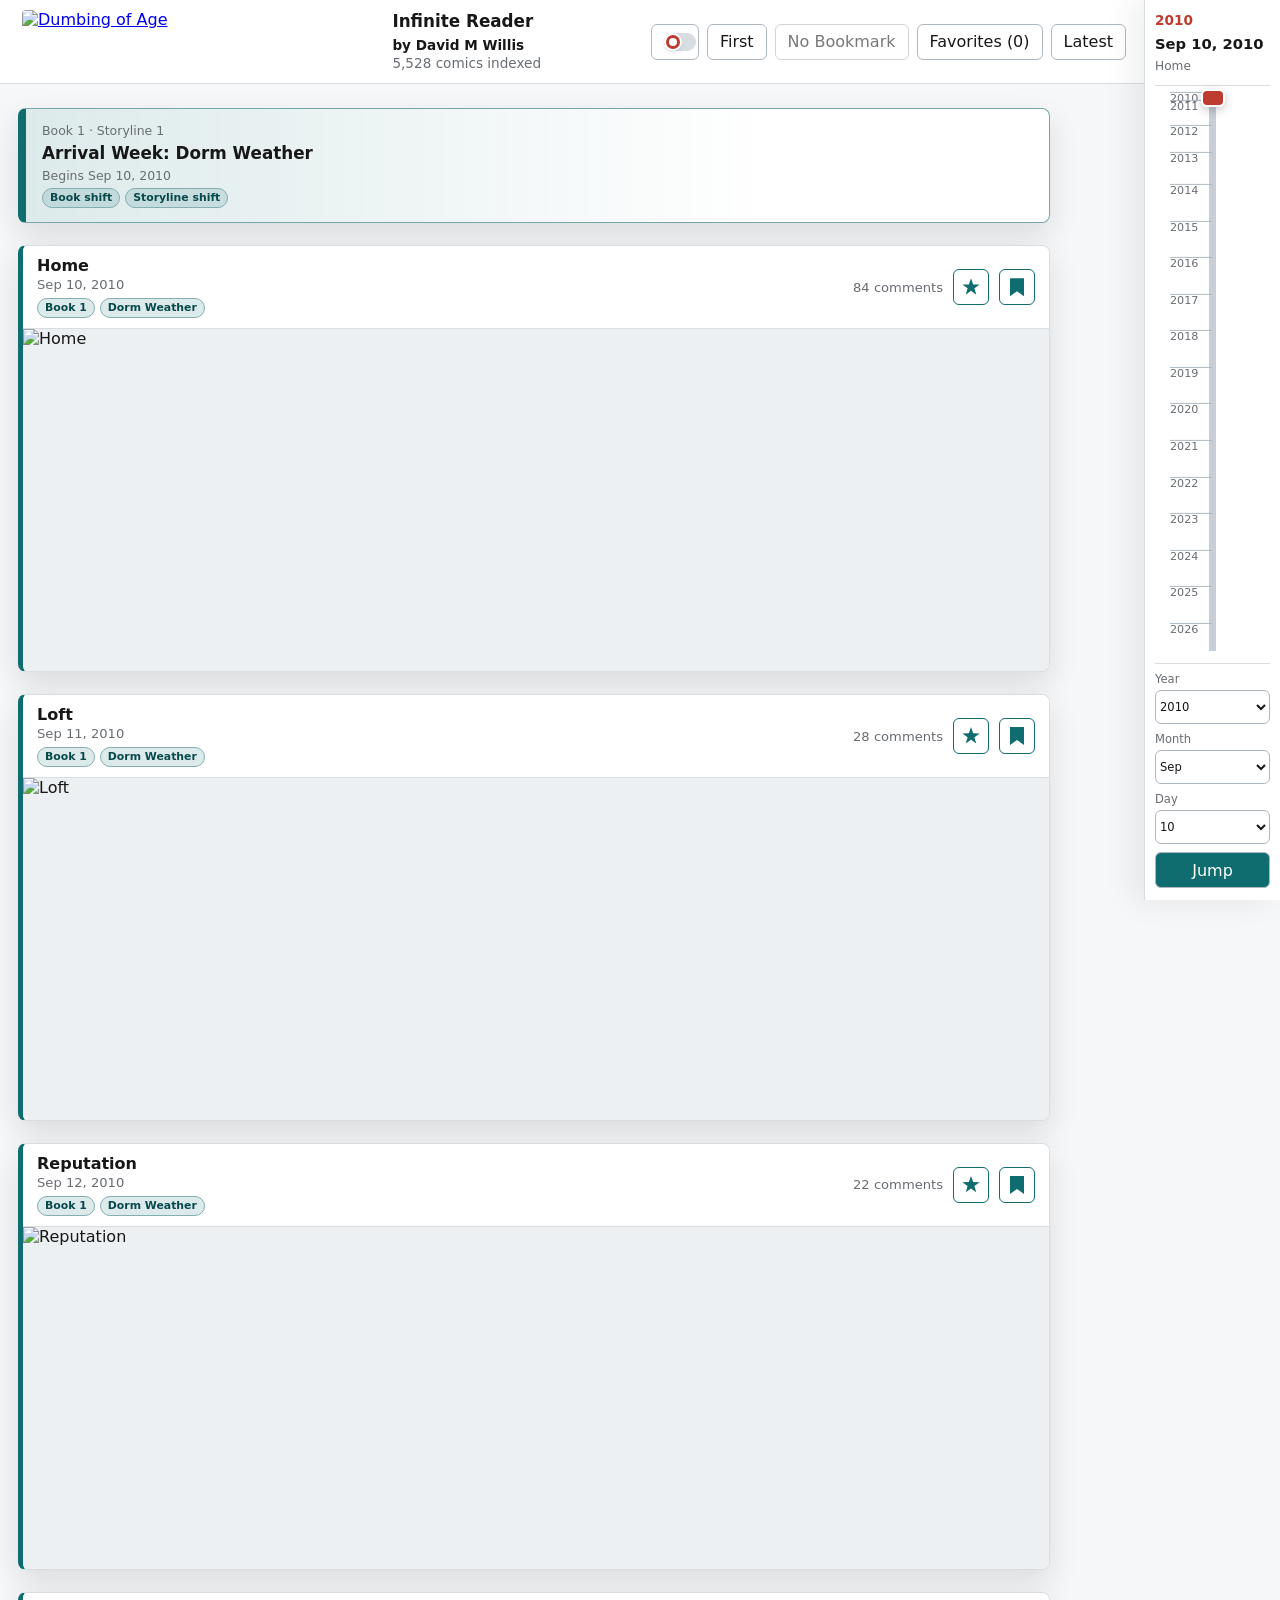
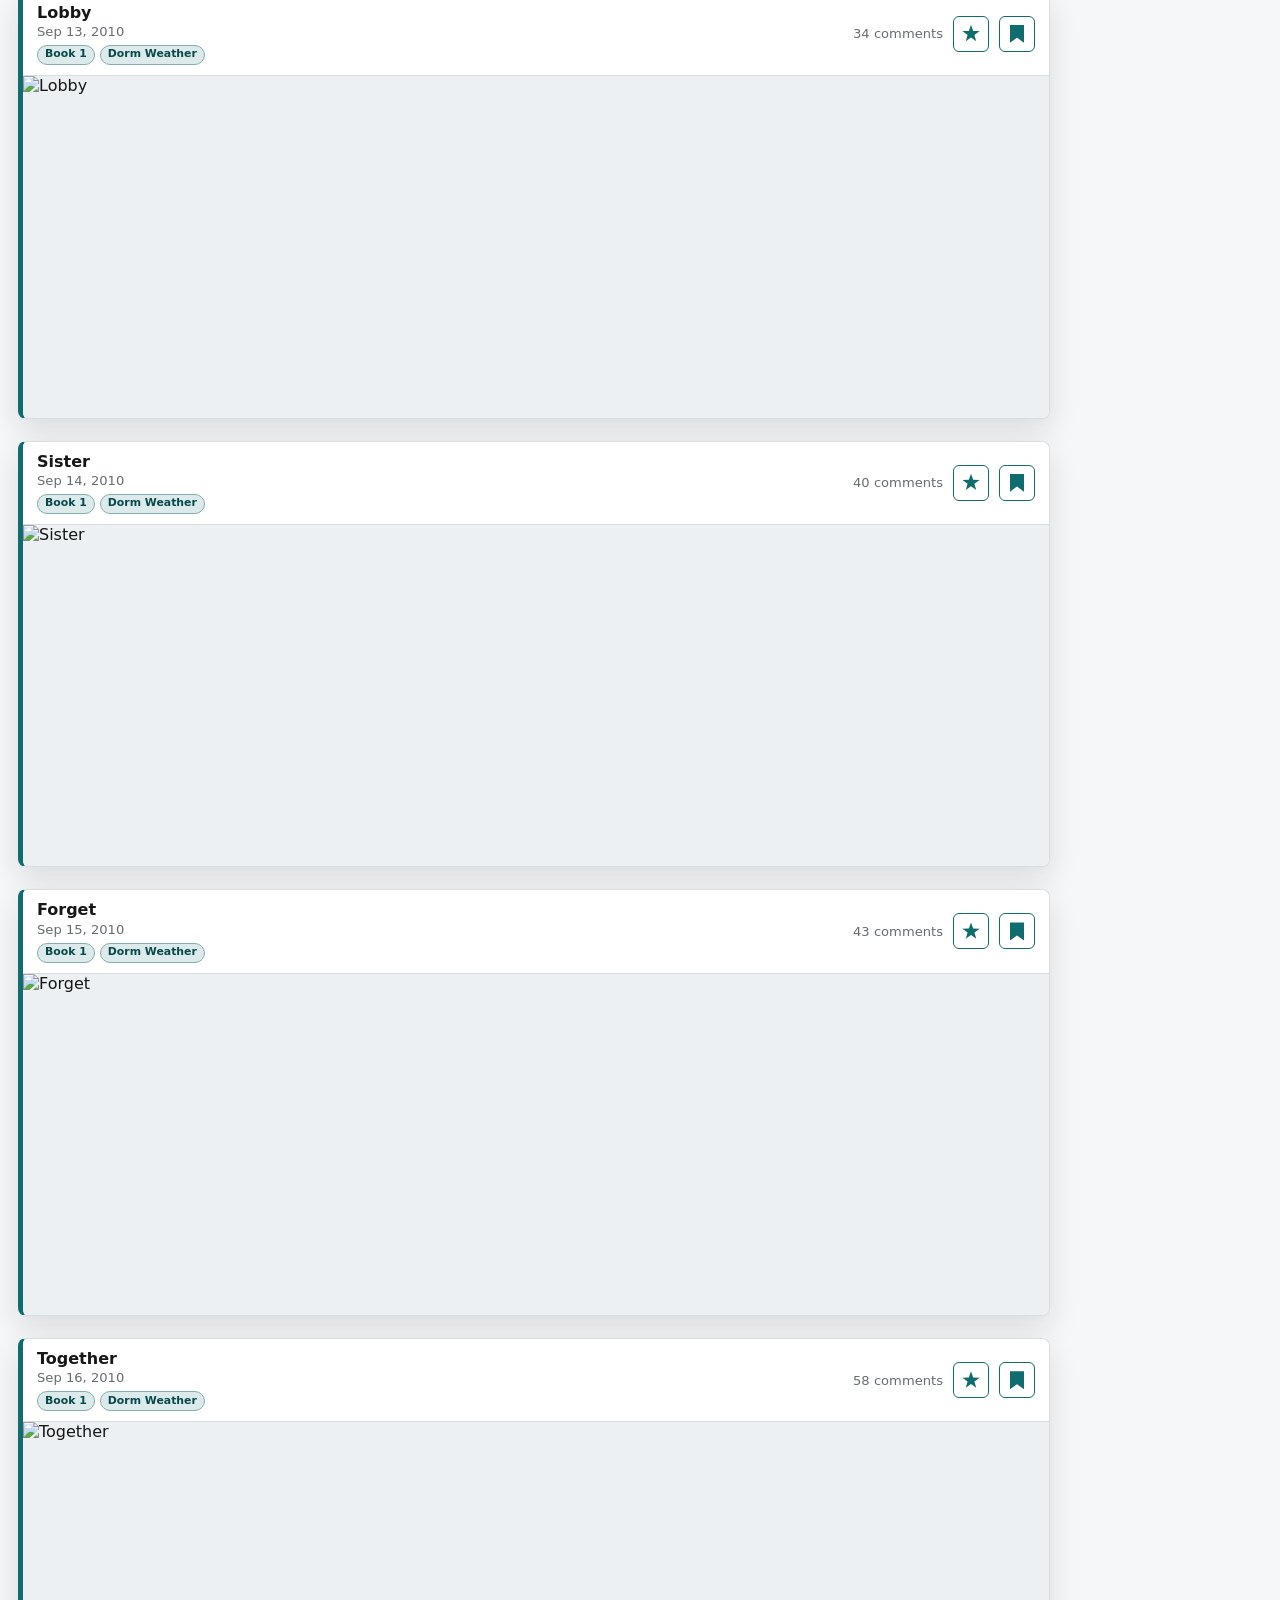
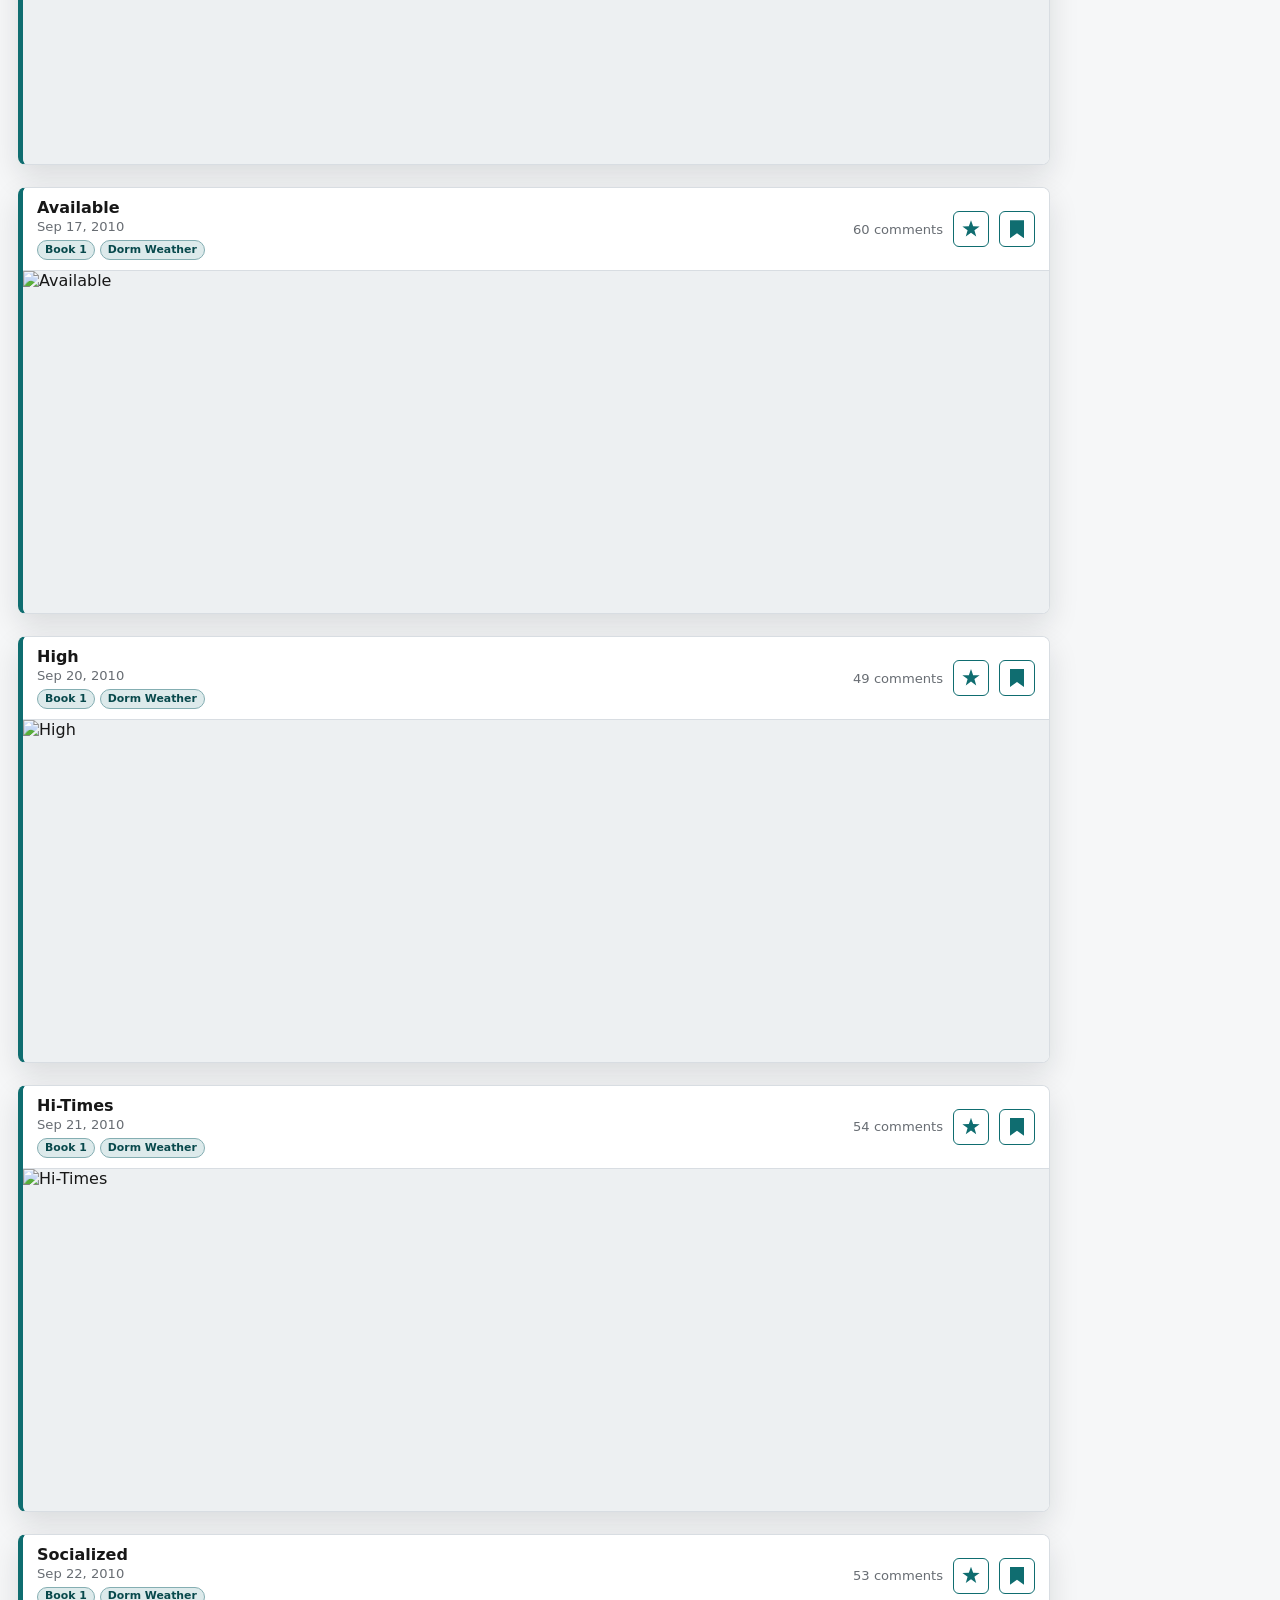
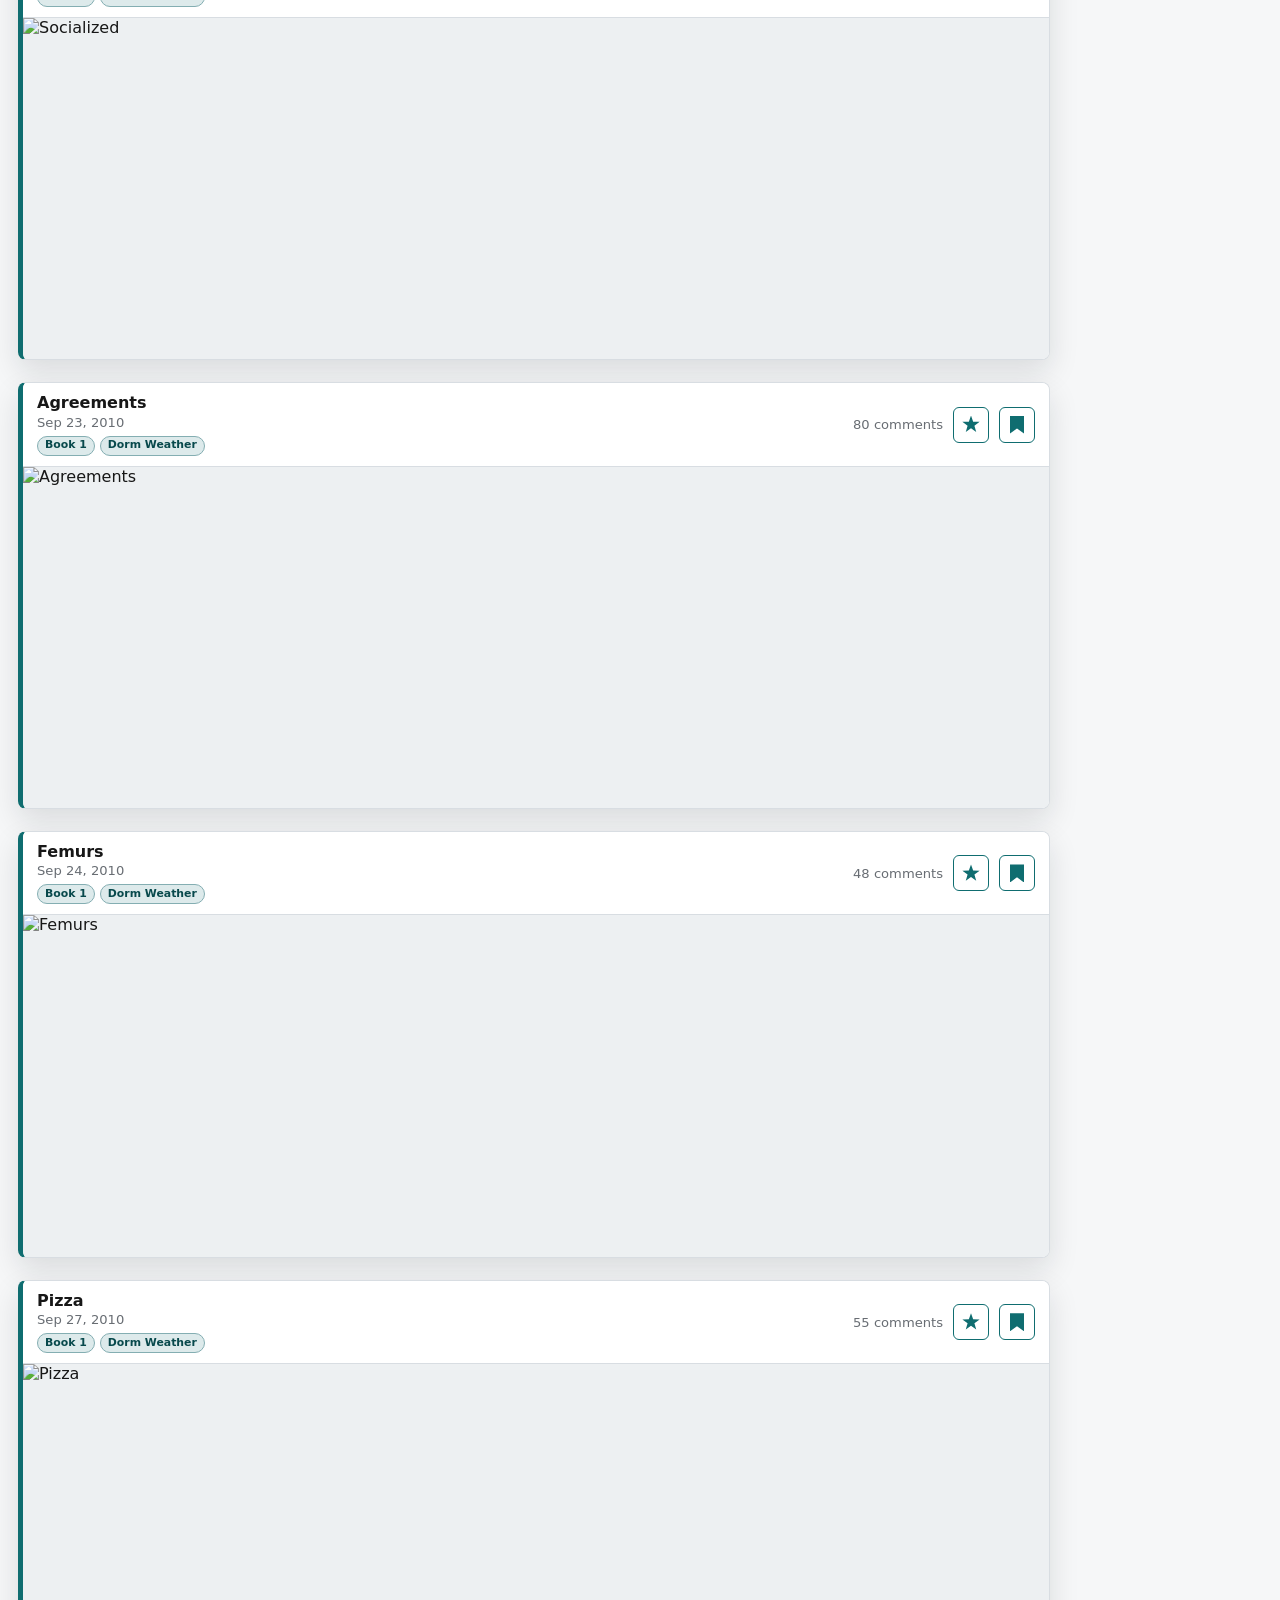
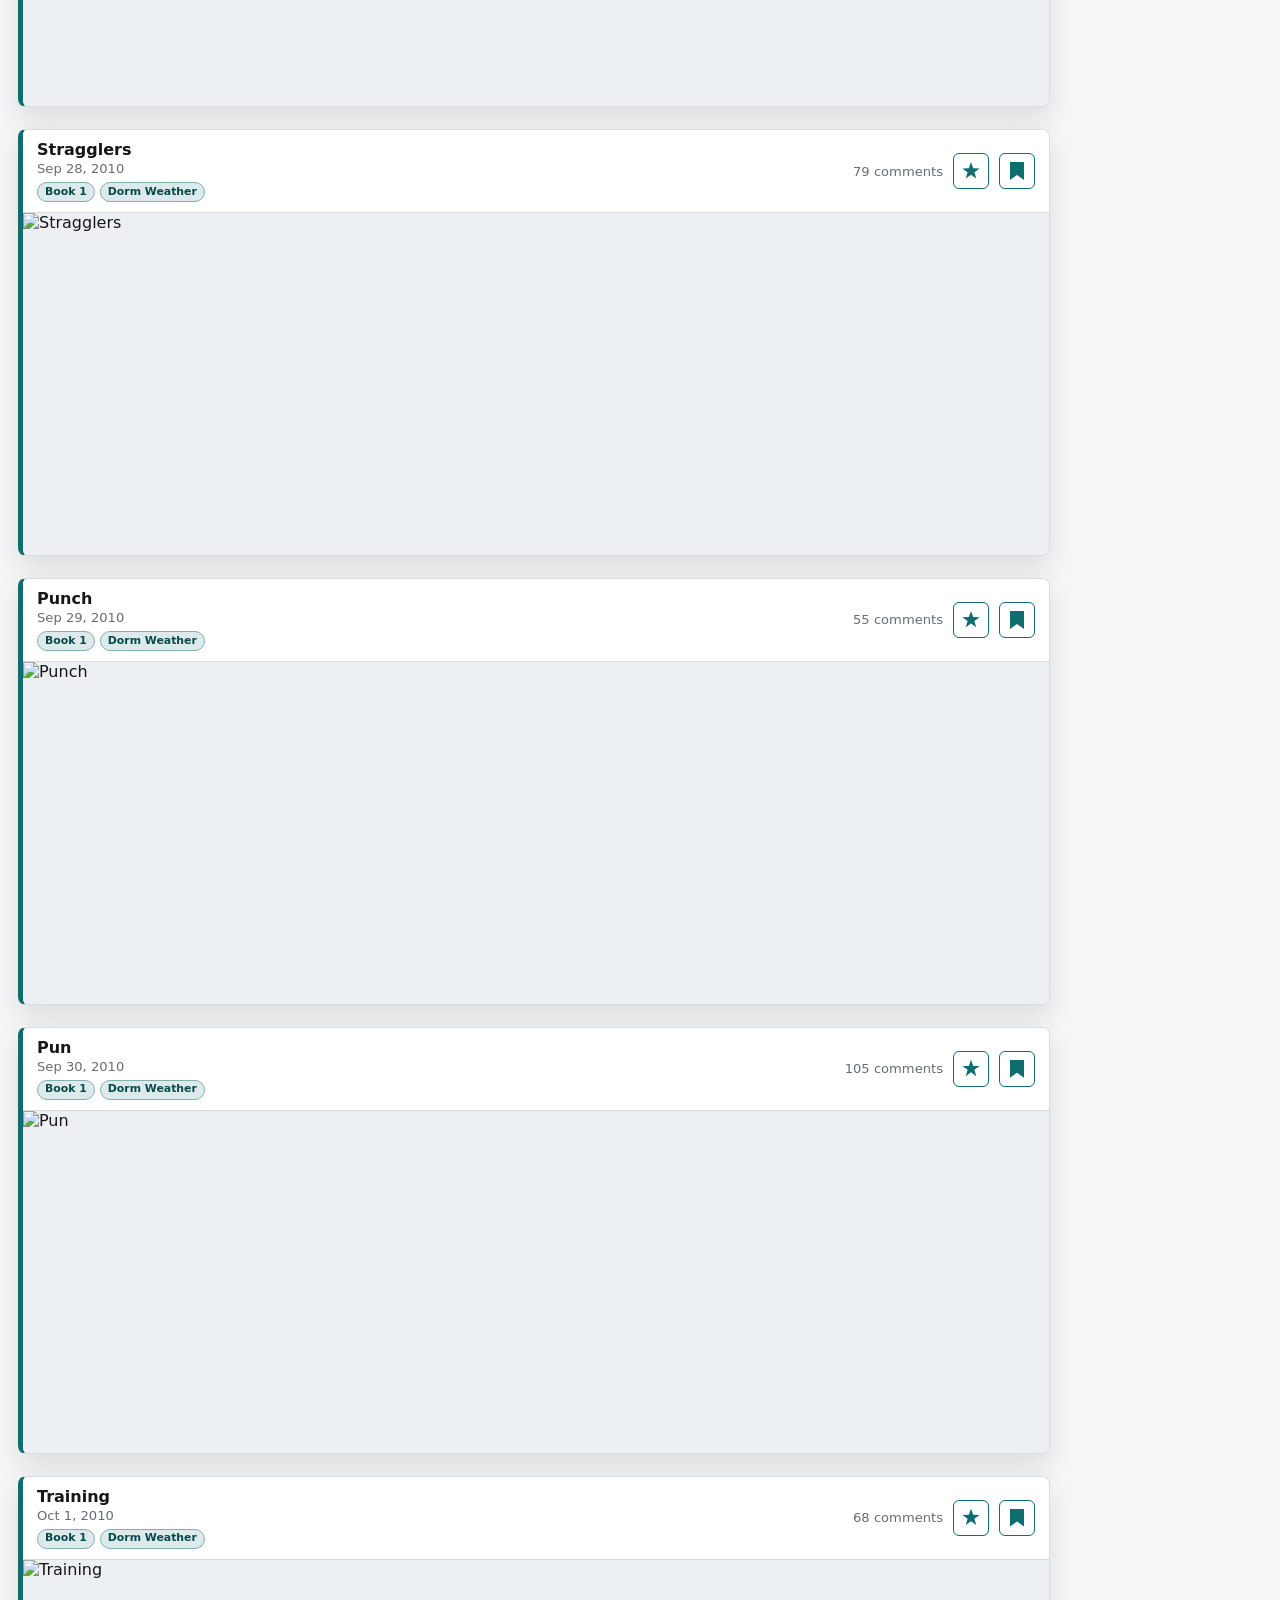
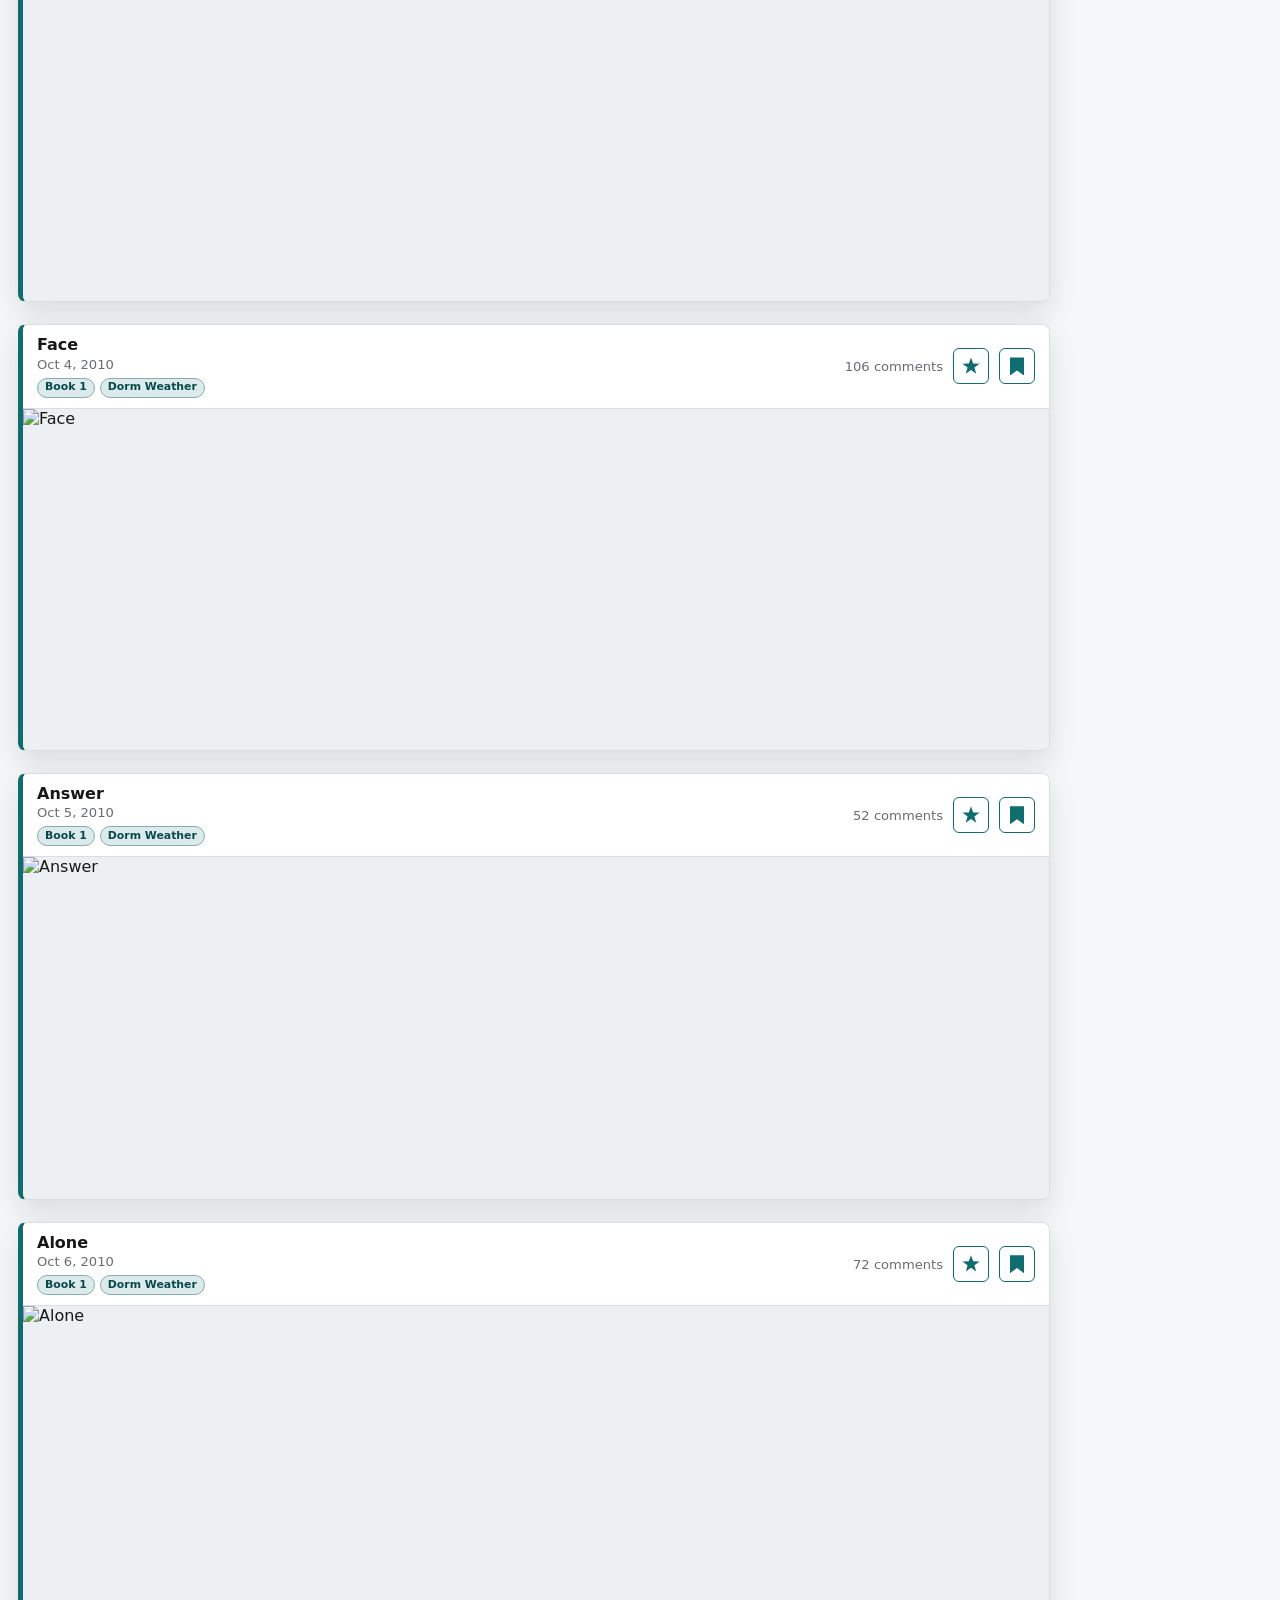
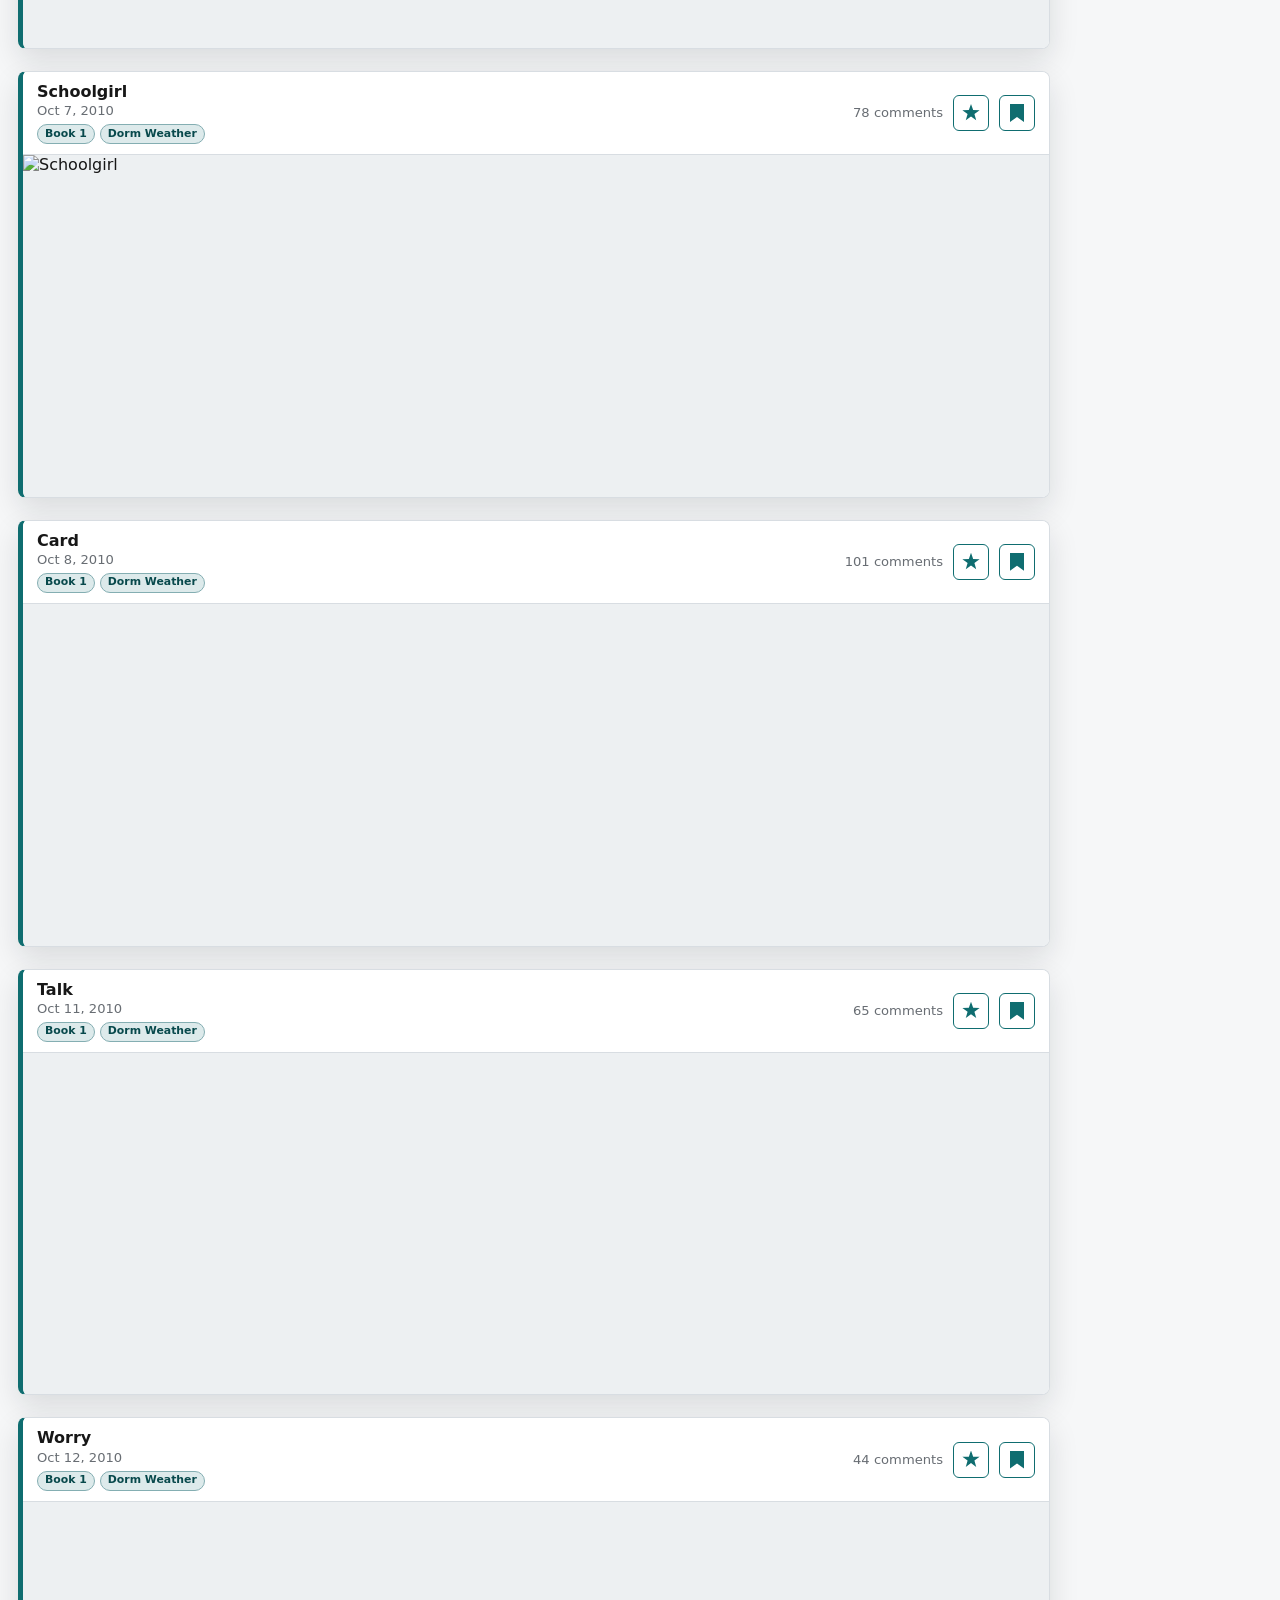
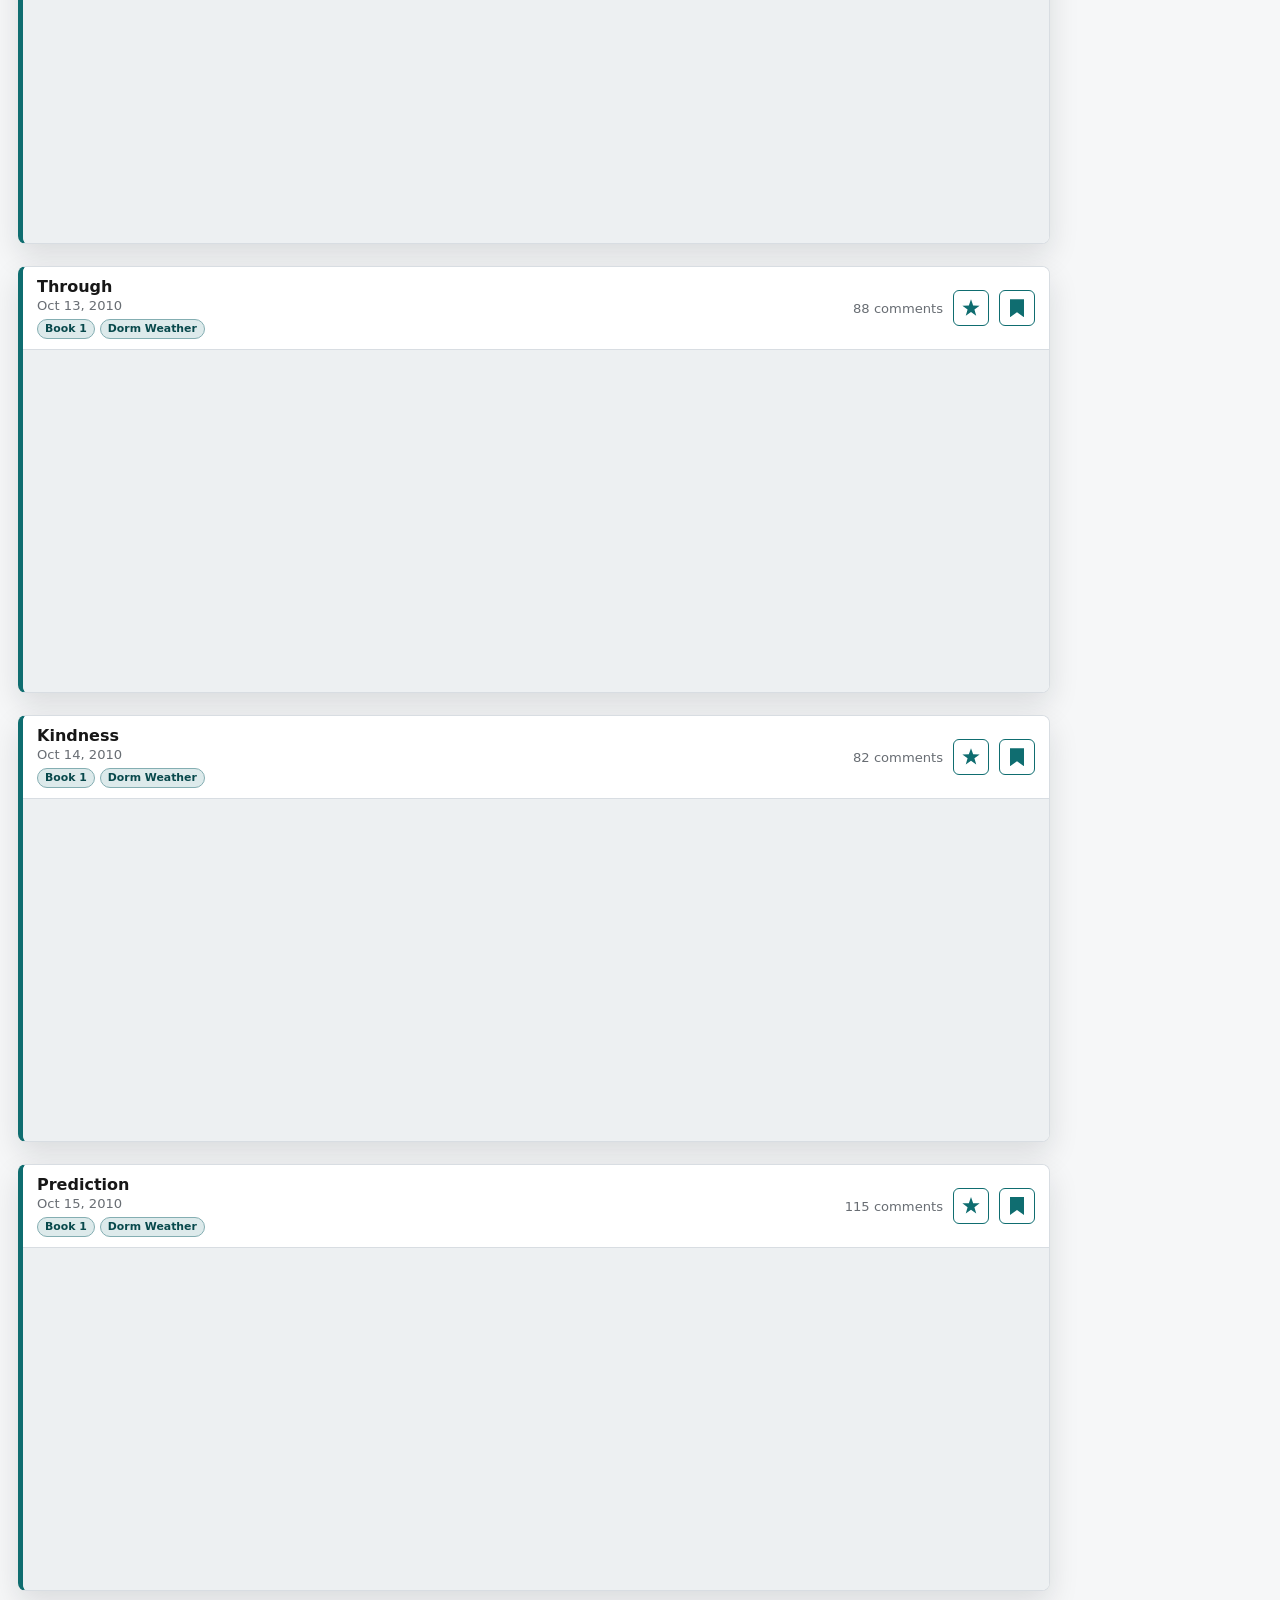
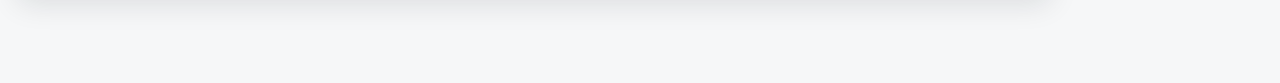
==== commit d49a79d9: "Add favorites and story segment markers" ====
--- a/dumbing-of-age-reader/index.html
+++ b/dumbing-of-age-reader/index.html
@@ -45,6 +45,16 @@
       </button>
       <button id="firstButton" type="button">First</button>
       <button id="resumeButton" type="button">Resume Bookmark</button>
+      <details id="favoritesMenu" class="favorites-menu">
+        <summary id="favoritesSummary">Favorites</summary>
+        <div class="favorites-panel">
+          <div class="favorites-panel-header">
+            <strong>Favorite strips</strong>
+            <button id="clearFavoritesButton" type="button">Clear</button>
+          </div>
+          <div id="favoritesList" class="favorites-list"></div>
+        </div>
+      </details>
       <button id="latestButton" type="button">Latest</button>
     </div>
   </header>
@@ -96,6 +106,7 @@
         </button>
         <div class="comic-actions">
           <span class="comment-count"></span>
+          <button class="favorite-button" type="button" aria-pressed="false" aria-label="Favorite this comic"></button>
           <button class="bookmark-button" type="button" aria-pressed="false" aria-label="Bookmark this comic"></button>
         </div>
       </div>
--- a/dumbing-of-age-reader/styles.css
+++ b/dumbing-of-age-reader/styles.css
@@ -15,6 +15,9 @@
   --red: #bd3b2f;
   --teal: #0f6d70;
   --gold: #b87814;
+  --segment-accent: var(--teal);
+  --segment-soft: rgba(15, 109, 112, 0.14);
+  --segment-deep: #08494c;
   --shadow: 0 12px 30px rgba(18, 26, 33, 0.12);
   color-scheme: light;
   font-family: Inter, ui-sans-serif, system-ui, -apple-system, BlinkMacSystemFont, "Segoe UI", sans-serif;
@@ -37,6 +40,9 @@
   --red: #e05a4d;
   --teal: #54b9bd;
   --gold: #d6a43a;
+  --segment-accent: var(--teal);
+  --segment-soft: rgba(84, 185, 189, 0.16);
+  --segment-deep: #1b686c;
   --shadow: 0 14px 34px rgba(0, 0, 0, 0.34);
   color-scheme: dark;
 }
@@ -136,6 +142,7 @@
 }
 
 .top-actions {
+  position: relative;
   display: flex;
   gap: 8px;
   flex: 0 0 auto;
@@ -161,6 +168,92 @@
 .top-actions button,
 .date-jump button {
   padding: 0 12px;
+}
+
+.favorites-menu {
+  position: relative;
+}
+
+.favorites-menu summary {
+  display: grid;
+  min-height: 36px;
+  align-items: center;
+  padding: 0 12px;
+  border: 1px solid var(--line-strong);
+  border-radius: 6px;
+  background: var(--button-bg);
+  color: var(--ink);
+  cursor: pointer;
+  list-style: none;
+}
+
+.favorites-menu summary::-webkit-details-marker {
+  display: none;
+}
+
+.favorites-menu summary:hover,
+.favorites-menu summary:focus-visible {
+  border-color: var(--teal);
+  outline: 2px solid rgba(15, 109, 112, 0.18);
+  outline-offset: 1px;
+}
+
+.favorites-panel {
+  position: absolute;
+  top: calc(100% + 8px);
+  right: 0;
+  z-index: 140;
+  display: grid;
+  width: min(360px, calc(100vw - 180px));
+  max-height: min(520px, calc(100vh - 96px));
+  gap: 10px;
+  padding: 12px;
+  overflow: auto;
+  border: 1px solid var(--line);
+  border-radius: 8px;
+  background: var(--paper);
+  box-shadow: var(--shadow);
+}
+
+.favorites-panel-header {
+  display: flex;
+  align-items: center;
+  justify-content: space-between;
+  gap: 10px;
+}
+
+.favorites-panel-header button {
+  min-height: 30px;
+  padding: 0 9px;
+  font-size: 0.78rem;
+}
+
+.favorites-list {
+  display: grid;
+  gap: 6px;
+}
+
+.favorite-jump {
+  display: grid;
+  min-height: 48px;
+  justify-items: start;
+  padding: 8px 10px;
+  border-color: var(--line);
+  text-align: left;
+}
+
+.favorite-jump strong,
+.favorite-jump span {
+  overflow: hidden;
+  max-width: 100%;
+  text-overflow: ellipsis;
+  white-space: nowrap;
+}
+
+.favorite-jump span,
+.favorites-empty {
+  color: var(--muted);
+  font-size: 0.78rem;
 }
 
 .theme-toggle {
@@ -228,10 +321,69 @@
   gap: 22px;
 }
 
+.segment-banner {
+  display: grid;
+  gap: 5px;
+  width: min(100%, 1032px);
+  padding: 14px 16px;
+  border: 1px solid color-mix(in srgb, var(--segment-accent) 48%, var(--line));
+  border-left: 8px solid var(--segment-accent);
+  border-radius: 8px;
+  background:
+    linear-gradient(90deg, var(--segment-soft), transparent 72%),
+    var(--paper);
+  box-shadow: var(--shadow);
+}
+
+.segment-kicker,
+.segment-meta {
+  color: var(--muted);
+  font-size: 0.78rem;
+}
+
+.segment-title {
+  color: var(--ink);
+  font-size: 1.05rem;
+  line-height: 1.2;
+}
+
+.segment-chips,
+.comic-chips {
+  display: flex;
+  flex-wrap: wrap;
+  gap: 5px;
+}
+
+.comic-chip {
+  display: inline-flex;
+  min-height: 20px;
+  align-items: center;
+  padding: 2px 7px;
+  border: 1px solid color-mix(in srgb, var(--segment-accent) 42%, var(--line));
+  border-radius: 999px;
+  background: var(--segment-soft);
+  color: var(--segment-deep);
+  font-size: 0.68rem;
+  font-weight: 800;
+  line-height: 1;
+  white-space: nowrap;
+}
+
+html[data-theme="dark"] .comic-chip {
+  color: var(--ink);
+}
+
+.comic-chip-event {
+  border-color: color-mix(in srgb, var(--gold) 58%, var(--line));
+  background: rgba(184, 120, 20, 0.16);
+  color: var(--gold);
+}
+
 .comic-card {
   overflow: clip;
   width: min(100%, 1032px);
   border: 1px solid var(--line);
+  border-left: 5px solid var(--segment-accent);
   border-radius: 8px;
   background: var(--paper);
   box-shadow: var(--shadow);
@@ -290,10 +442,15 @@
   font-size: 0.82rem;
 }
 
+.comic-chips {
+  margin-top: 4px;
+}
+
 .comment-count {
   flex: 0 0 auto;
 }
 
+.favorite-button,
 .bookmark-button {
   display: grid;
   width: 36px;
@@ -304,6 +461,20 @@
   padding: 0;
   border-color: var(--teal);
   color: var(--teal);
+}
+
+.favorite-button::before {
+  width: 18px;
+  height: 18px;
+  background: currentColor;
+  clip-path: polygon(50% 0, 62% 34%, 98% 35%, 69% 56%, 79% 91%, 50% 70%, 21% 91%, 31% 56%, 2% 35%, 38% 34%);
+  content: "";
+}
+
+.favorite-button.is-favorite {
+  border-color: var(--gold);
+  background: var(--gold);
+  color: #fff;
 }
 
 .bookmark-button::before {
@@ -609,6 +780,19 @@
     flex: 0 0 42px;
   }
 
+  .favorites-menu summary {
+    min-height: 32px;
+    padding: 0 8px;
+    font-size: 0.8rem;
+  }
+
+  .favorites-panel {
+    right: auto;
+    left: 0;
+    width: calc(100vw - 104px);
+    max-height: 340px;
+  }
+
   .comic-header {
     align-items: stretch;
     gap: 0;
@@ -626,10 +810,12 @@
   }
 
   .comment-count,
+  .favorite-button,
   .bookmark-button {
     font-size: 0.72rem;
   }
 
+  .favorite-button,
   .bookmark-button {
     width: 30px;
     min-width: 30px;
@@ -640,6 +826,11 @@
   .bookmark-button::before {
     width: 12px;
     height: 16px;
+  }
+
+  .favorite-button::before {
+    width: 15px;
+    height: 15px;
   }
 
   .reader-shell {
@@ -739,6 +930,19 @@
     font-size: 0.76rem;
   }
 
+  .favorites-menu summary {
+    min-height: 30px;
+    padding: 0 8px;
+    font-size: 0.76rem;
+  }
+
+  .favorites-panel {
+    left: auto;
+    right: 0;
+    width: min(300px, calc(100vw - 178px));
+    max-height: calc(100vh - 62px);
+  }
+
   #resumeButton {
     max-width: none;
   }
@@ -797,7 +1001,7 @@
 
   .comic-actions {
     flex-direction: row;
-    gap: 8px;
+    gap: 6px;
     padding-right: 10px;
   }
 
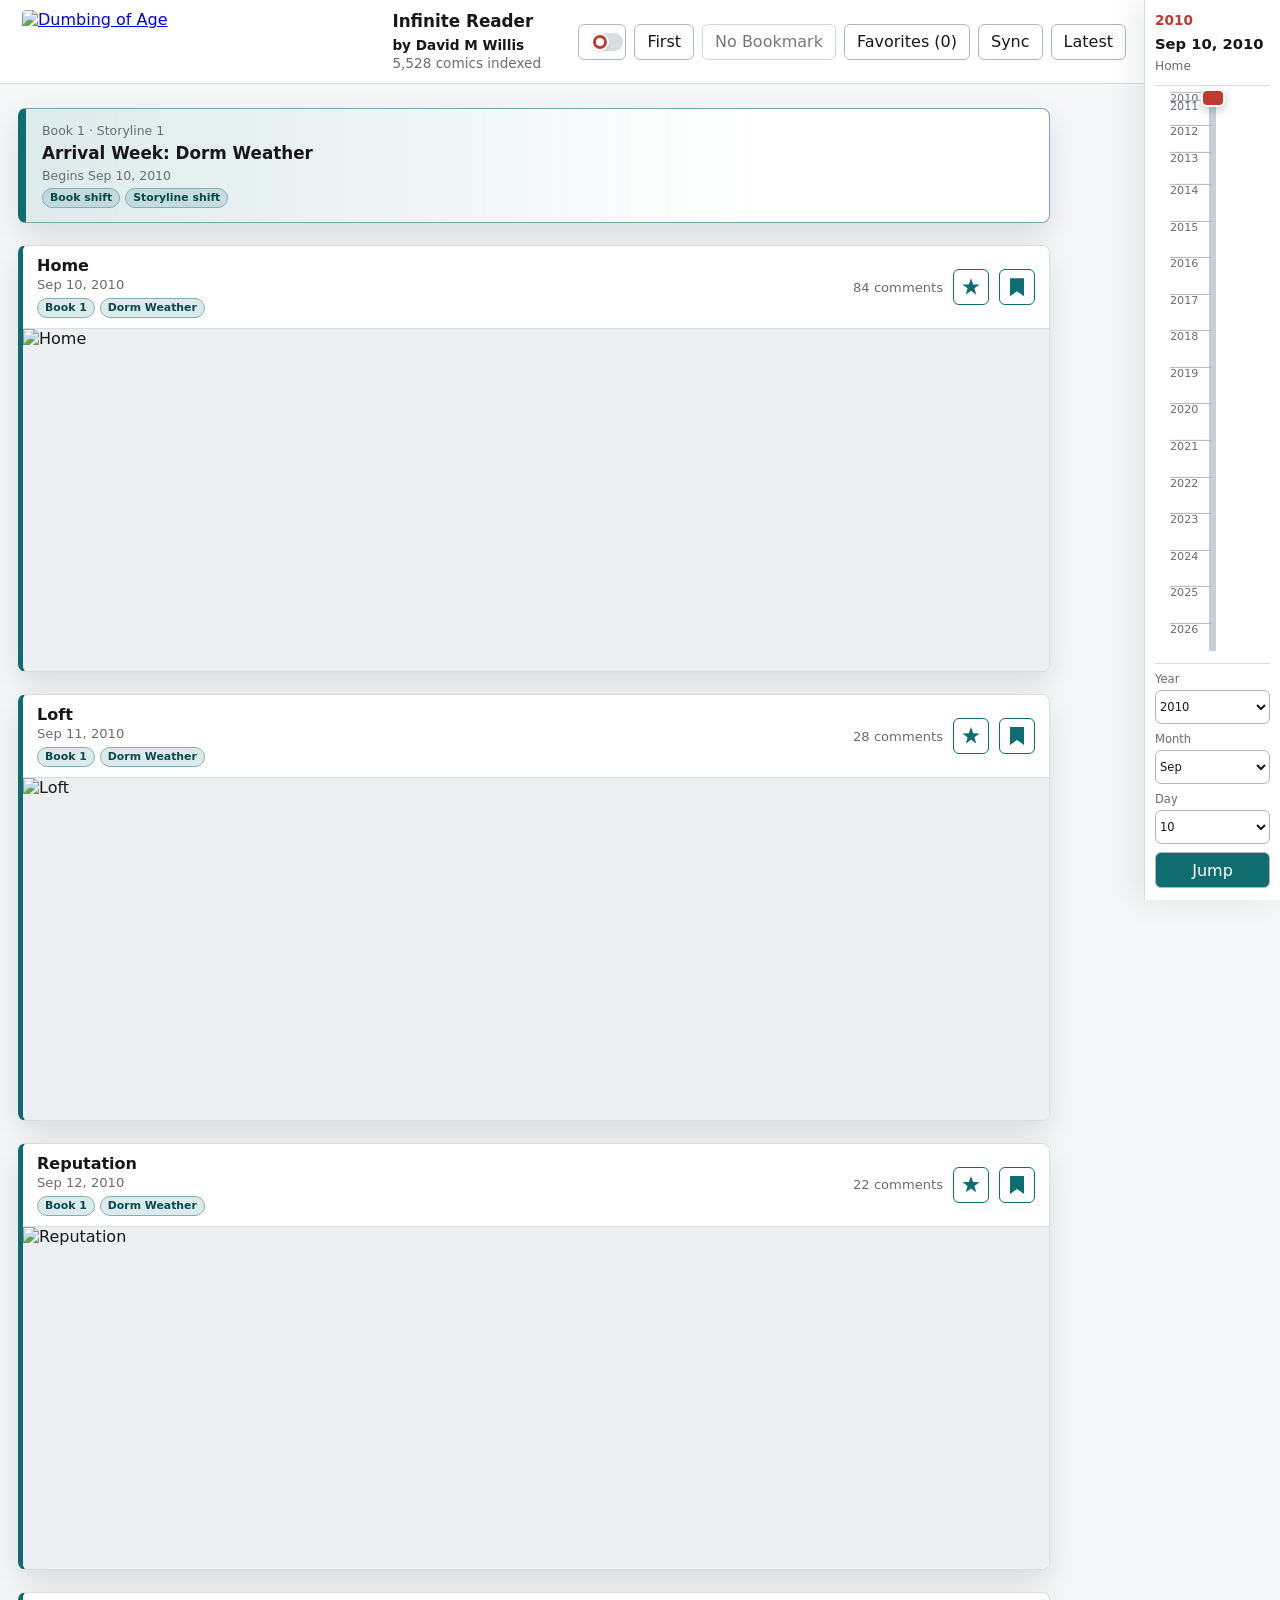
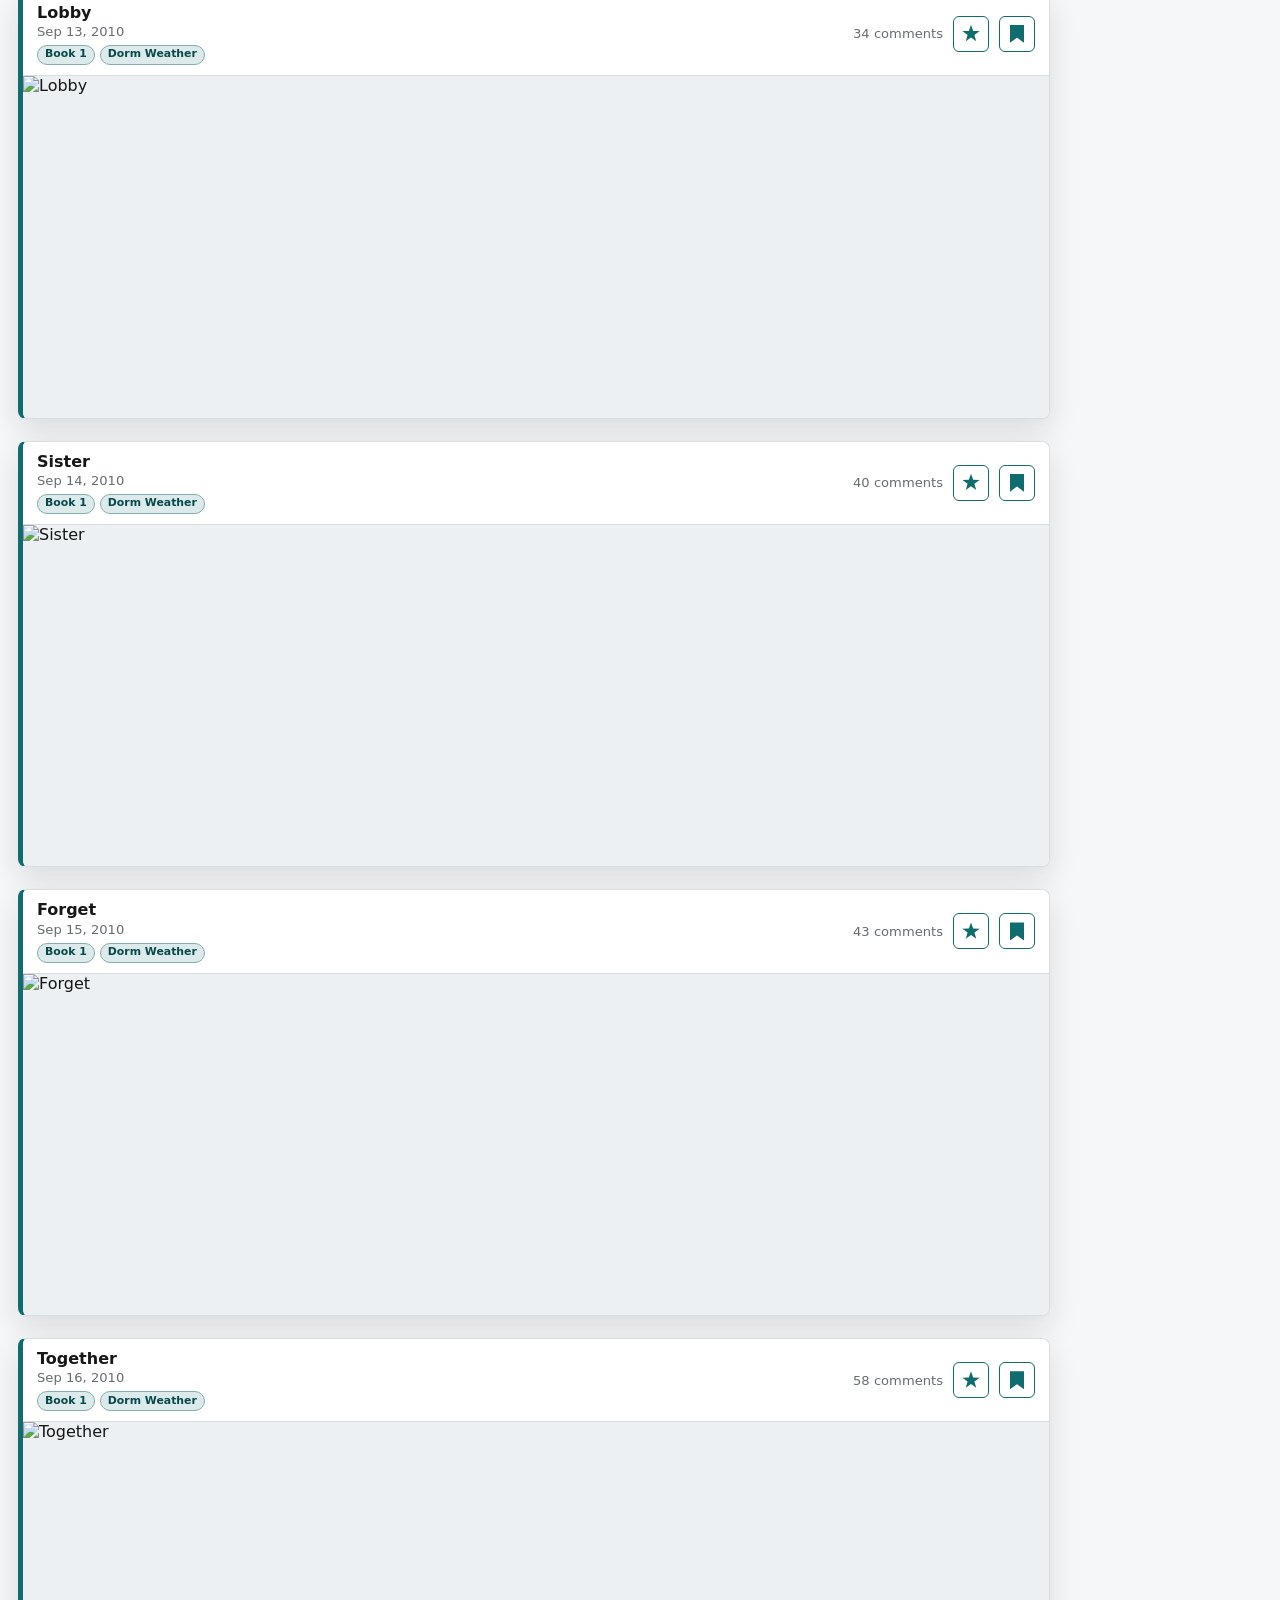
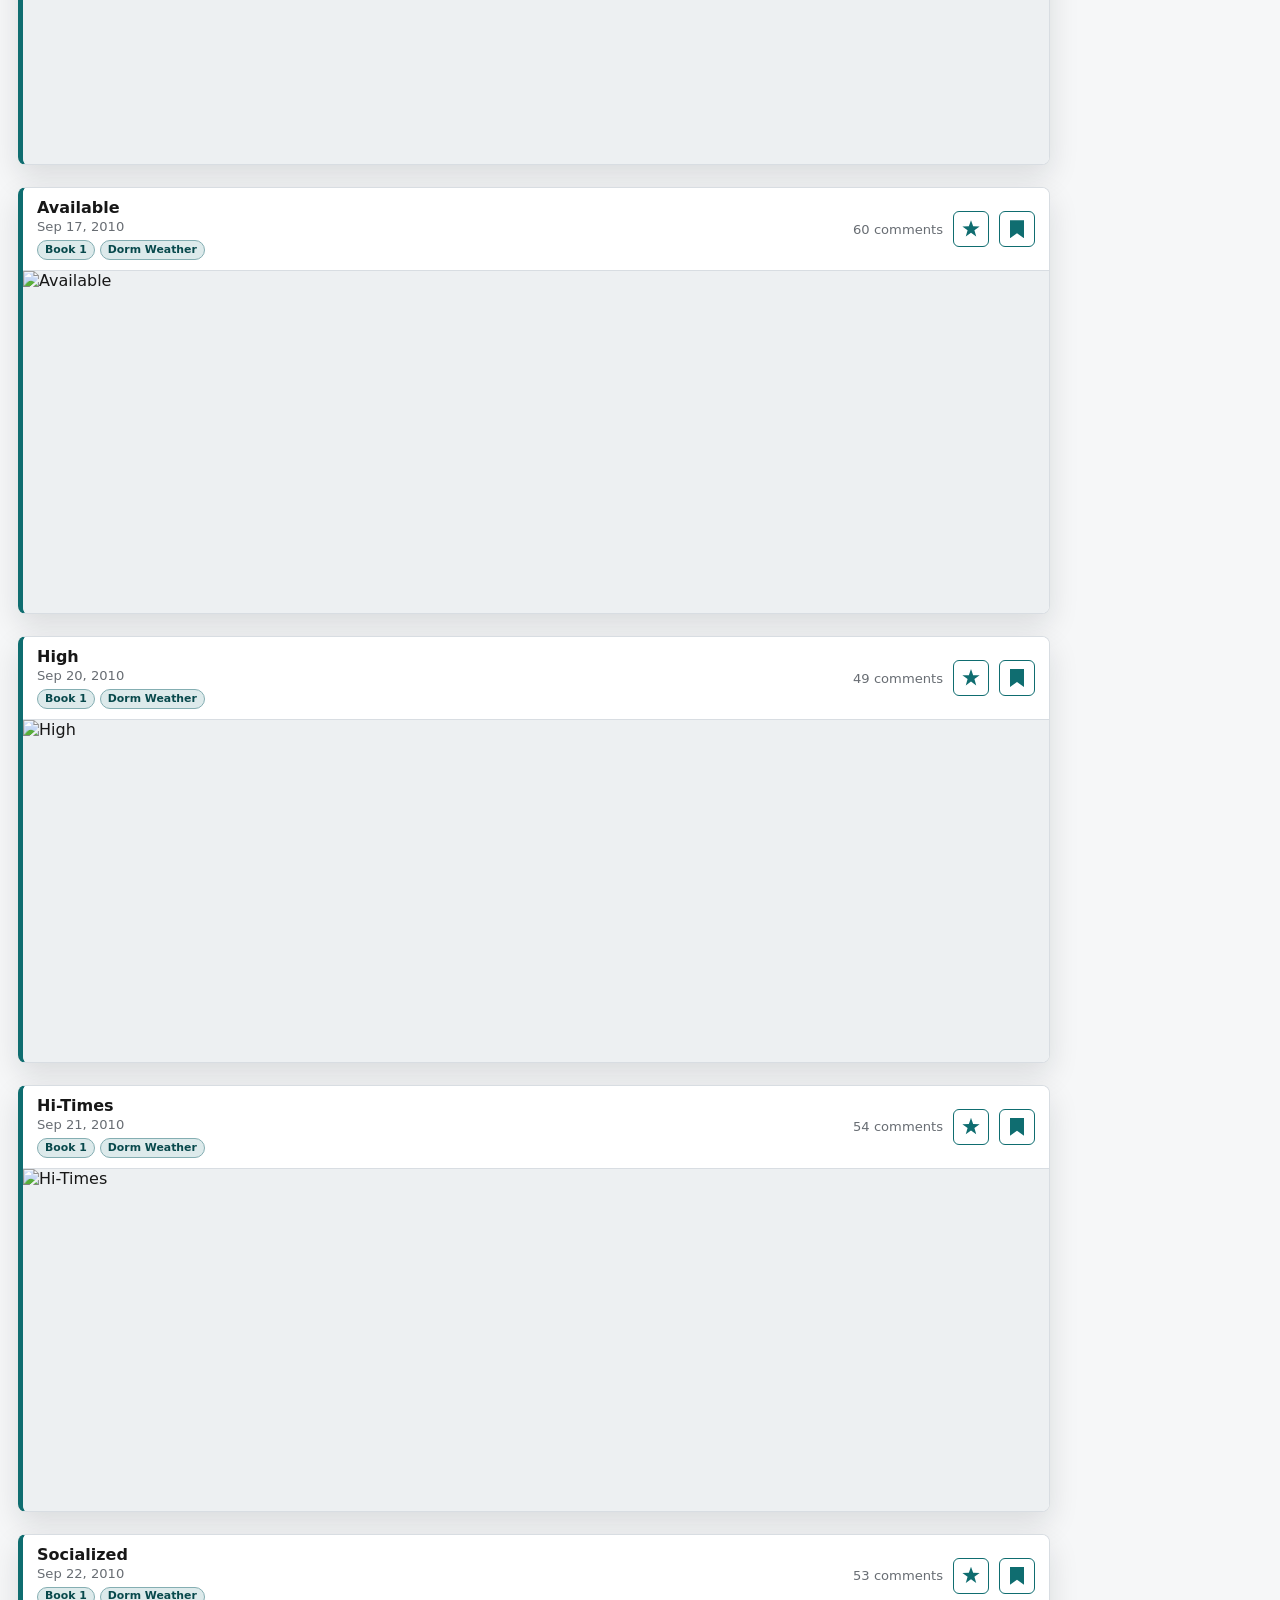
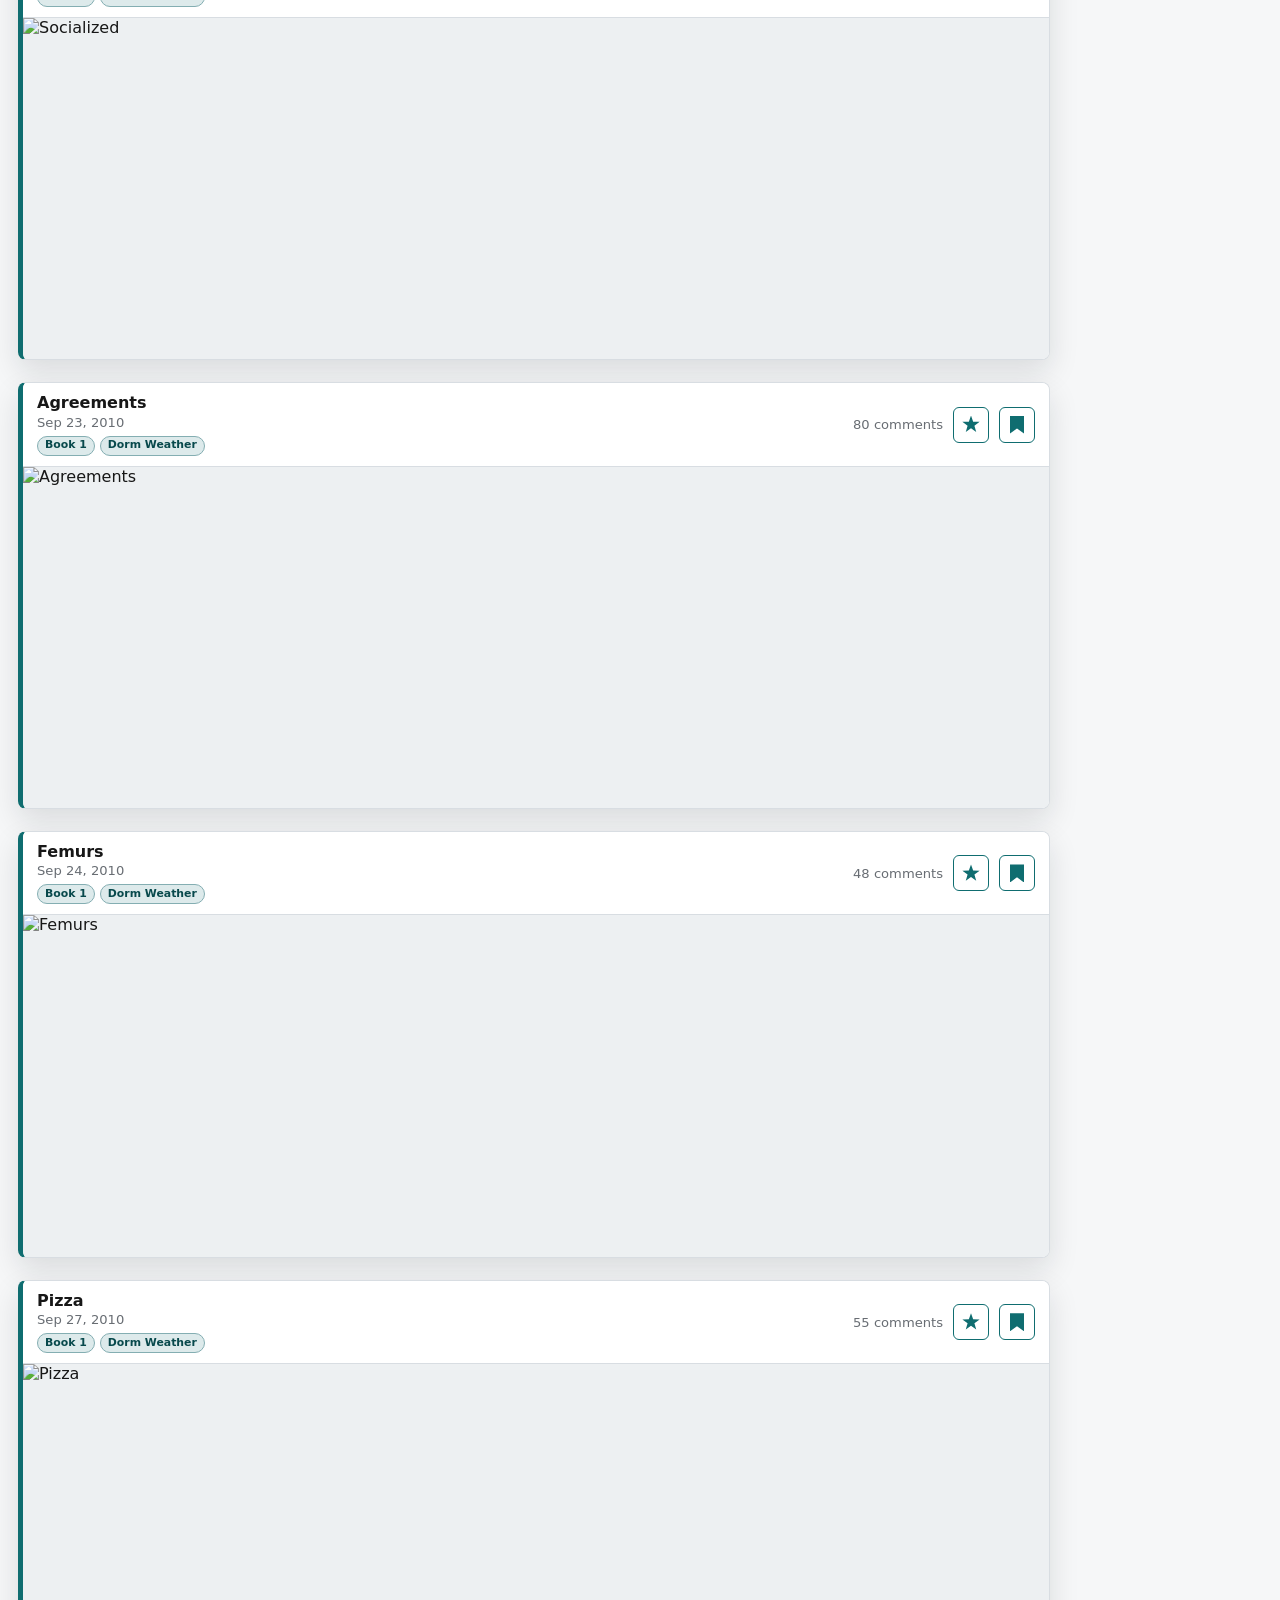
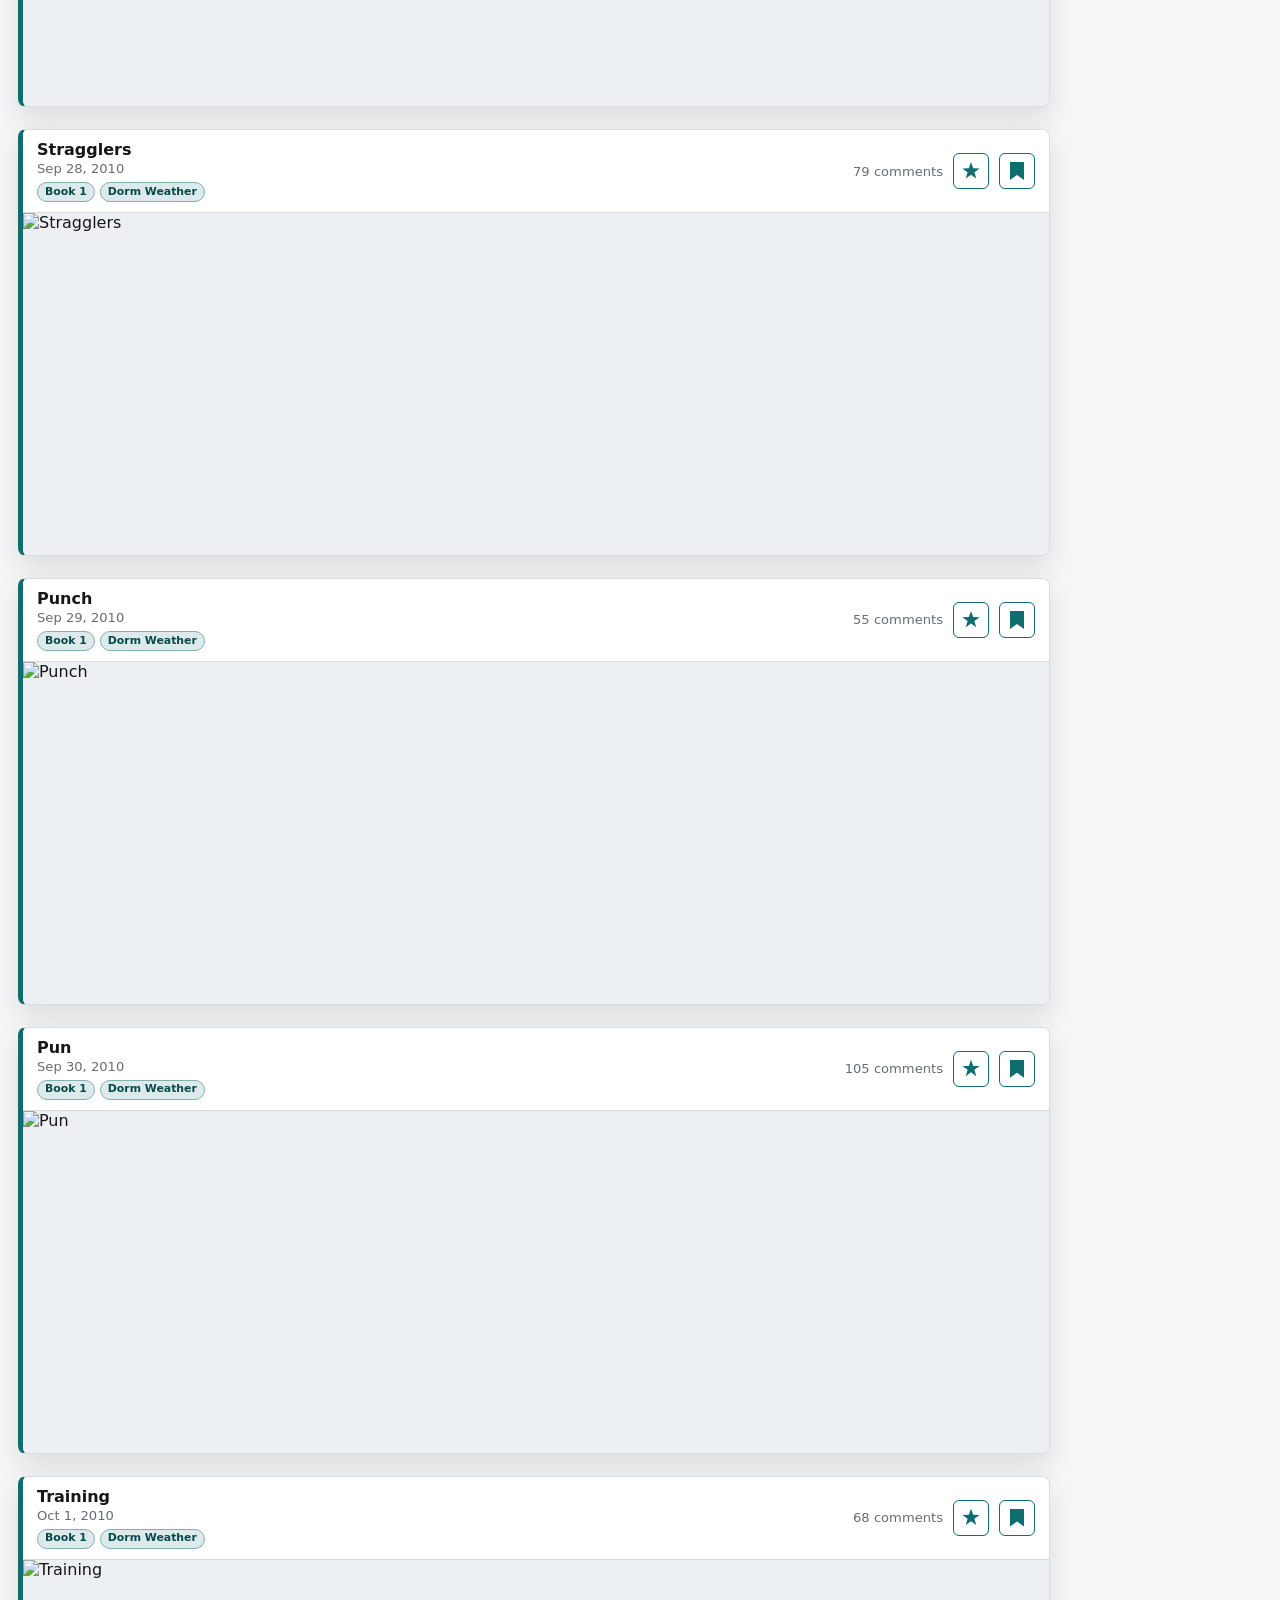
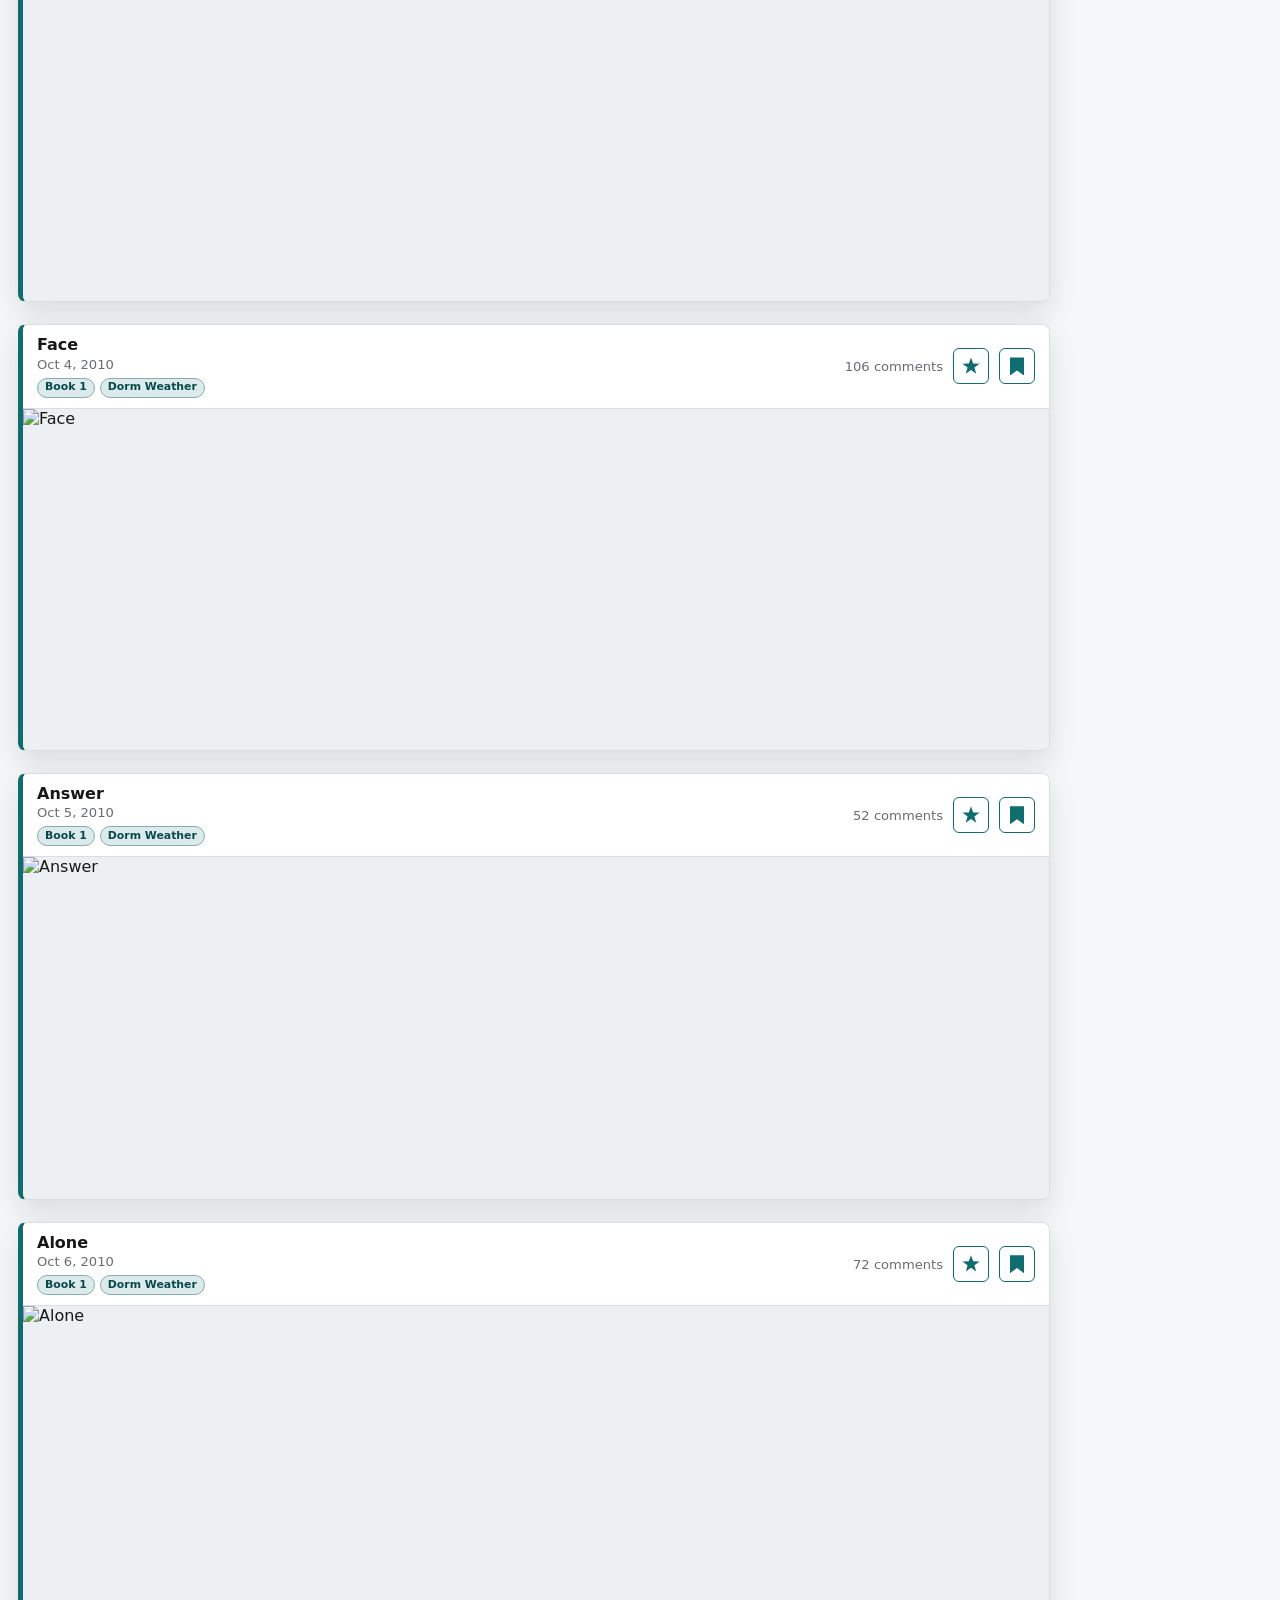
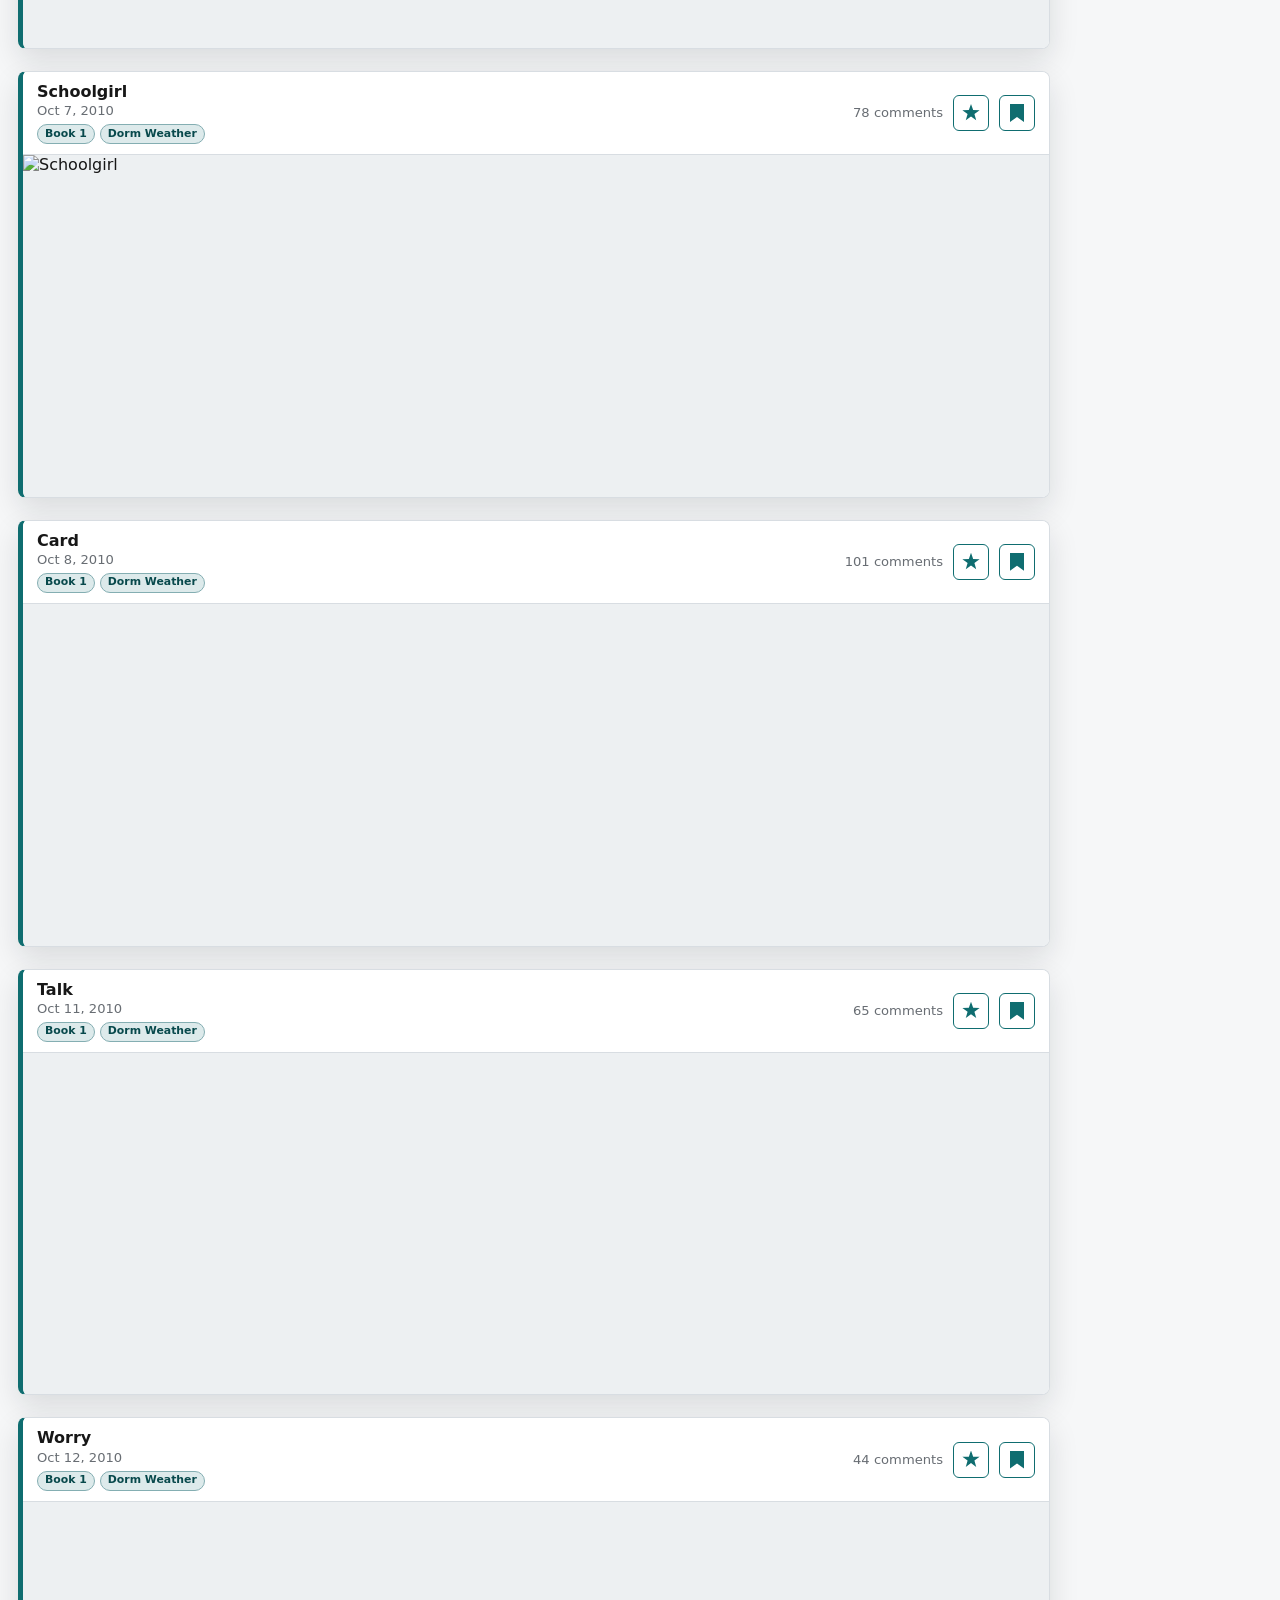
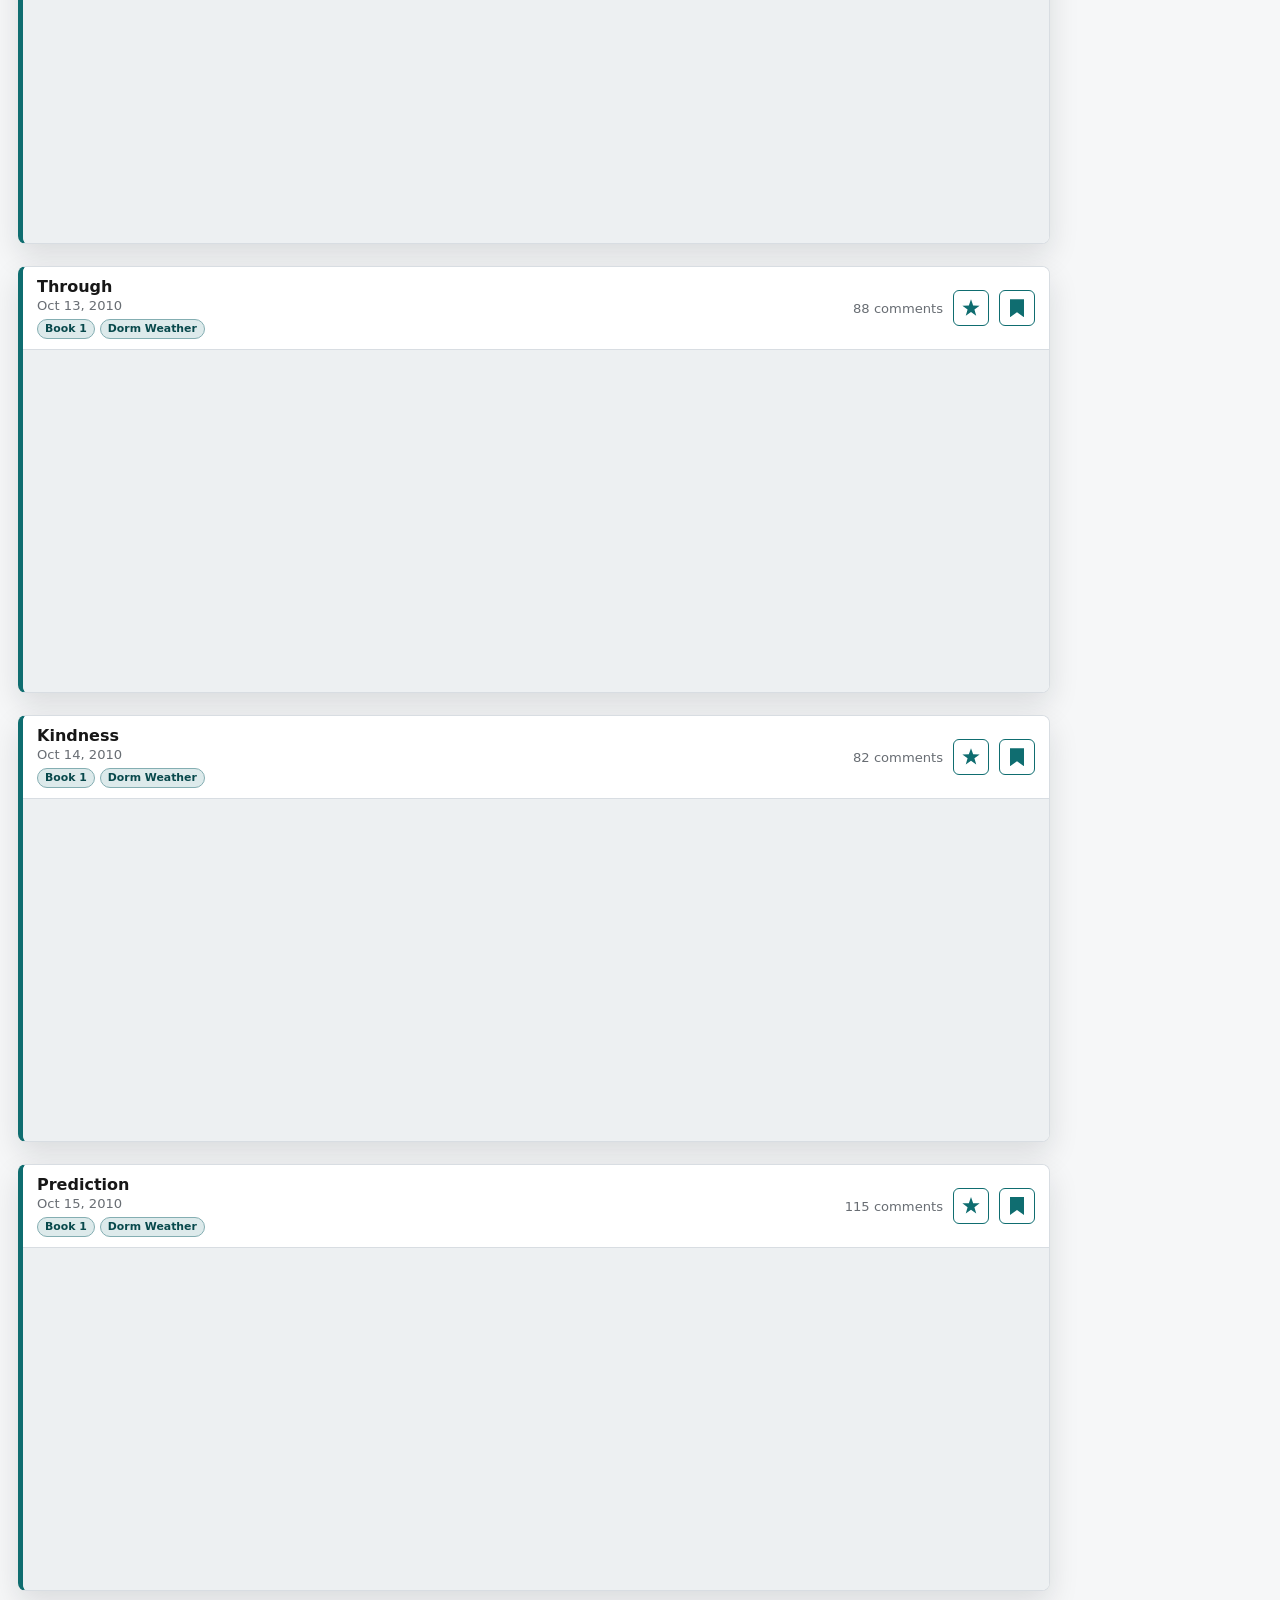
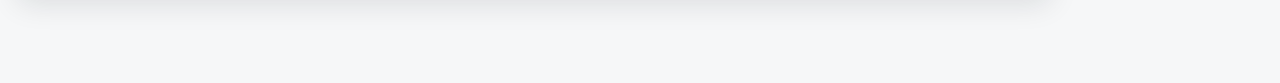
==== commit 38aa1949: "Add portable reader sync keys" ====
--- a/dumbing-of-age-reader/index.html
+++ b/dumbing-of-age-reader/index.html
@@ -53,6 +53,22 @@
             <button id="clearFavoritesButton" type="button">Clear</button>
           </div>
           <div id="favoritesList" class="favorites-list"></div>
+        </div>
+      </details>
+      <details id="syncMenu" class="sync-menu">
+        <summary>Sync</summary>
+        <div class="sync-panel">
+          <div class="sync-panel-header">
+            <strong>Sync key</strong>
+            <span id="syncStatus" role="status"></span>
+          </div>
+          <textarea id="syncKeyField" rows="4" spellcheck="false" placeholder="Paste sync key or link"></textarea>
+          <div class="sync-actions">
+            <button id="createSyncKeyButton" type="button">Create Key</button>
+            <button id="copySyncKeyButton" type="button" disabled>Copy Key</button>
+            <button id="copySyncLinkButton" type="button" disabled>Copy Link</button>
+            <button id="importSyncKeyButton" type="button">Import</button>
+          </div>
         </div>
       </details>
       <button id="latestButton" type="button">Latest</button>
--- a/dumbing-of-age-reader/styles.css
+++ b/dumbing-of-age-reader/styles.css
@@ -170,11 +170,13 @@
   padding: 0 12px;
 }
 
-.favorites-menu {
+.favorites-menu,
+.sync-menu {
   position: relative;
 }
 
-.favorites-menu summary {
+.favorites-menu summary,
+.sync-menu summary {
   display: grid;
   min-height: 36px;
   align-items: center;
@@ -187,18 +189,22 @@
   list-style: none;
 }
 
-.favorites-menu summary::-webkit-details-marker {
+.favorites-menu summary::-webkit-details-marker,
+.sync-menu summary::-webkit-details-marker {
   display: none;
 }
 
 .favorites-menu summary:hover,
-.favorites-menu summary:focus-visible {
+.favorites-menu summary:focus-visible,
+.sync-menu summary:hover,
+.sync-menu summary:focus-visible {
   border-color: var(--teal);
   outline: 2px solid rgba(15, 109, 112, 0.18);
   outline-offset: 1px;
 }
 
-.favorites-panel {
+.favorites-panel,
+.sync-panel {
   position: absolute;
   top: calc(100% + 8px);
   right: 0;
@@ -215,7 +221,8 @@
   box-shadow: var(--shadow);
 }
 
-.favorites-panel-header {
+.favorites-panel-header,
+.sync-panel-header {
   display: flex;
   align-items: center;
   justify-content: space-between;
@@ -254,6 +261,57 @@
 .favorites-empty {
   color: var(--muted);
   font-size: 0.78rem;
+}
+
+.sync-panel {
+  width: min(390px, calc(100vw - 180px));
+}
+
+.sync-panel-header span {
+  color: var(--muted);
+  font-size: 0.78rem;
+  font-weight: 800;
+}
+
+.sync-panel-header span[data-state="error"] {
+  color: var(--red);
+}
+
+.sync-panel textarea {
+  width: 100%;
+  min-height: 92px;
+  resize: vertical;
+  border: 1px solid var(--line-strong);
+  border-radius: 6px;
+  background: var(--detail-bg);
+  color: var(--ink);
+  font: 0.78rem/1.35 ui-monospace, SFMono-Regular, Consolas, "Liberation Mono", monospace;
+}
+
+.sync-panel textarea:focus-visible {
+  border-color: var(--teal);
+  outline: 2px solid rgba(15, 109, 112, 0.18);
+  outline-offset: 1px;
+}
+
+.sync-actions {
+  display: grid;
+  grid-template-columns: repeat(2, minmax(0, 1fr));
+  gap: 7px;
+}
+
+.sync-actions button {
+  min-height: 32px;
+  padding: 0 8px;
+  font-size: 0.78rem;
+}
+
+.clipboard-scratch {
+  position: fixed;
+  left: -9999px;
+  top: 0;
+  width: 1px;
+  height: 1px;
 }
 
 .theme-toggle {
@@ -780,13 +838,15 @@
     flex: 0 0 42px;
   }
 
-  .favorites-menu summary {
+  .favorites-menu summary,
+  .sync-menu summary {
     min-height: 32px;
     padding: 0 8px;
     font-size: 0.8rem;
   }
 
-  .favorites-panel {
+  .favorites-panel,
+  .sync-panel {
     right: auto;
     left: 0;
     width: calc(100vw - 104px);
@@ -882,7 +942,7 @@
 @media (max-width: 980px) and (orientation: landscape) and (max-height: 560px) {
   .topbar {
     min-height: 50px;
-    padding: 6px 154px 6px 10px;
+    padding: 6px 144px 6px 10px;
     flex-wrap: nowrap;
   }
 
@@ -892,8 +952,8 @@
   }
 
   .brand-logo {
-    width: clamp(145px, 21vw, 190px);
-    min-width: 140px;
+    width: clamp(118px, 18vw, 170px);
+    min-width: 116px;
   }
 
   .brand-copy {
@@ -926,25 +986,29 @@
 
   .top-actions button {
     min-height: 30px;
-    padding: 0 8px;
-    font-size: 0.76rem;
-  }
-
-  .favorites-menu summary {
+    padding: 0 7px;
+    font-size: 0.72rem;
+  }
+
+  .favorites-menu summary,
+  .sync-menu summary {
     min-height: 30px;
-    padding: 0 8px;
-    font-size: 0.76rem;
-  }
-
-  .favorites-panel {
+    padding: 0 7px;
+    font-size: 0.72rem;
+  }
+
+  .favorites-panel,
+  .sync-panel {
     left: auto;
     right: 0;
-    width: min(300px, calc(100vw - 178px));
+    width: min(320px, calc(100vw - 168px));
     max-height: calc(100vh - 62px);
   }
 
   #resumeButton {
-    max-width: none;
+    max-width: 108px;
+    overflow: hidden;
+    text-overflow: ellipsis;
   }
 
   .theme-toggle {
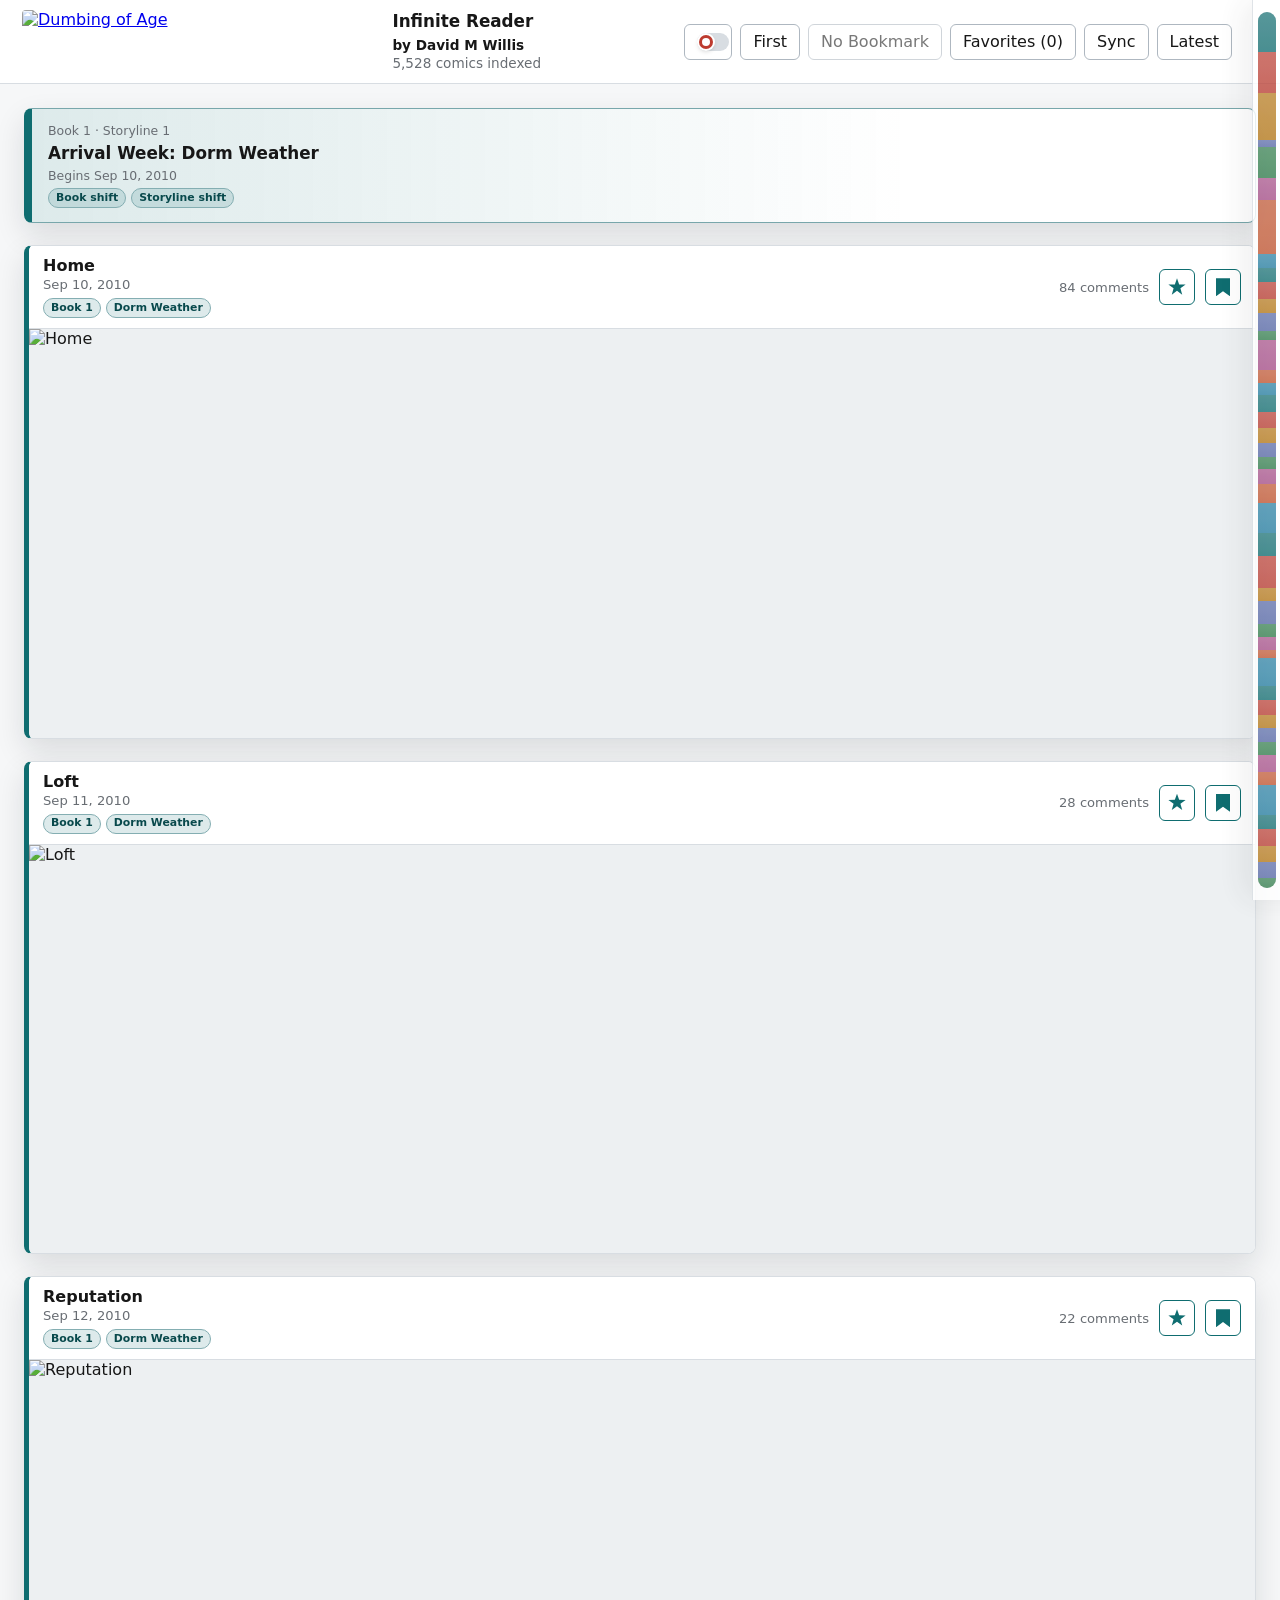
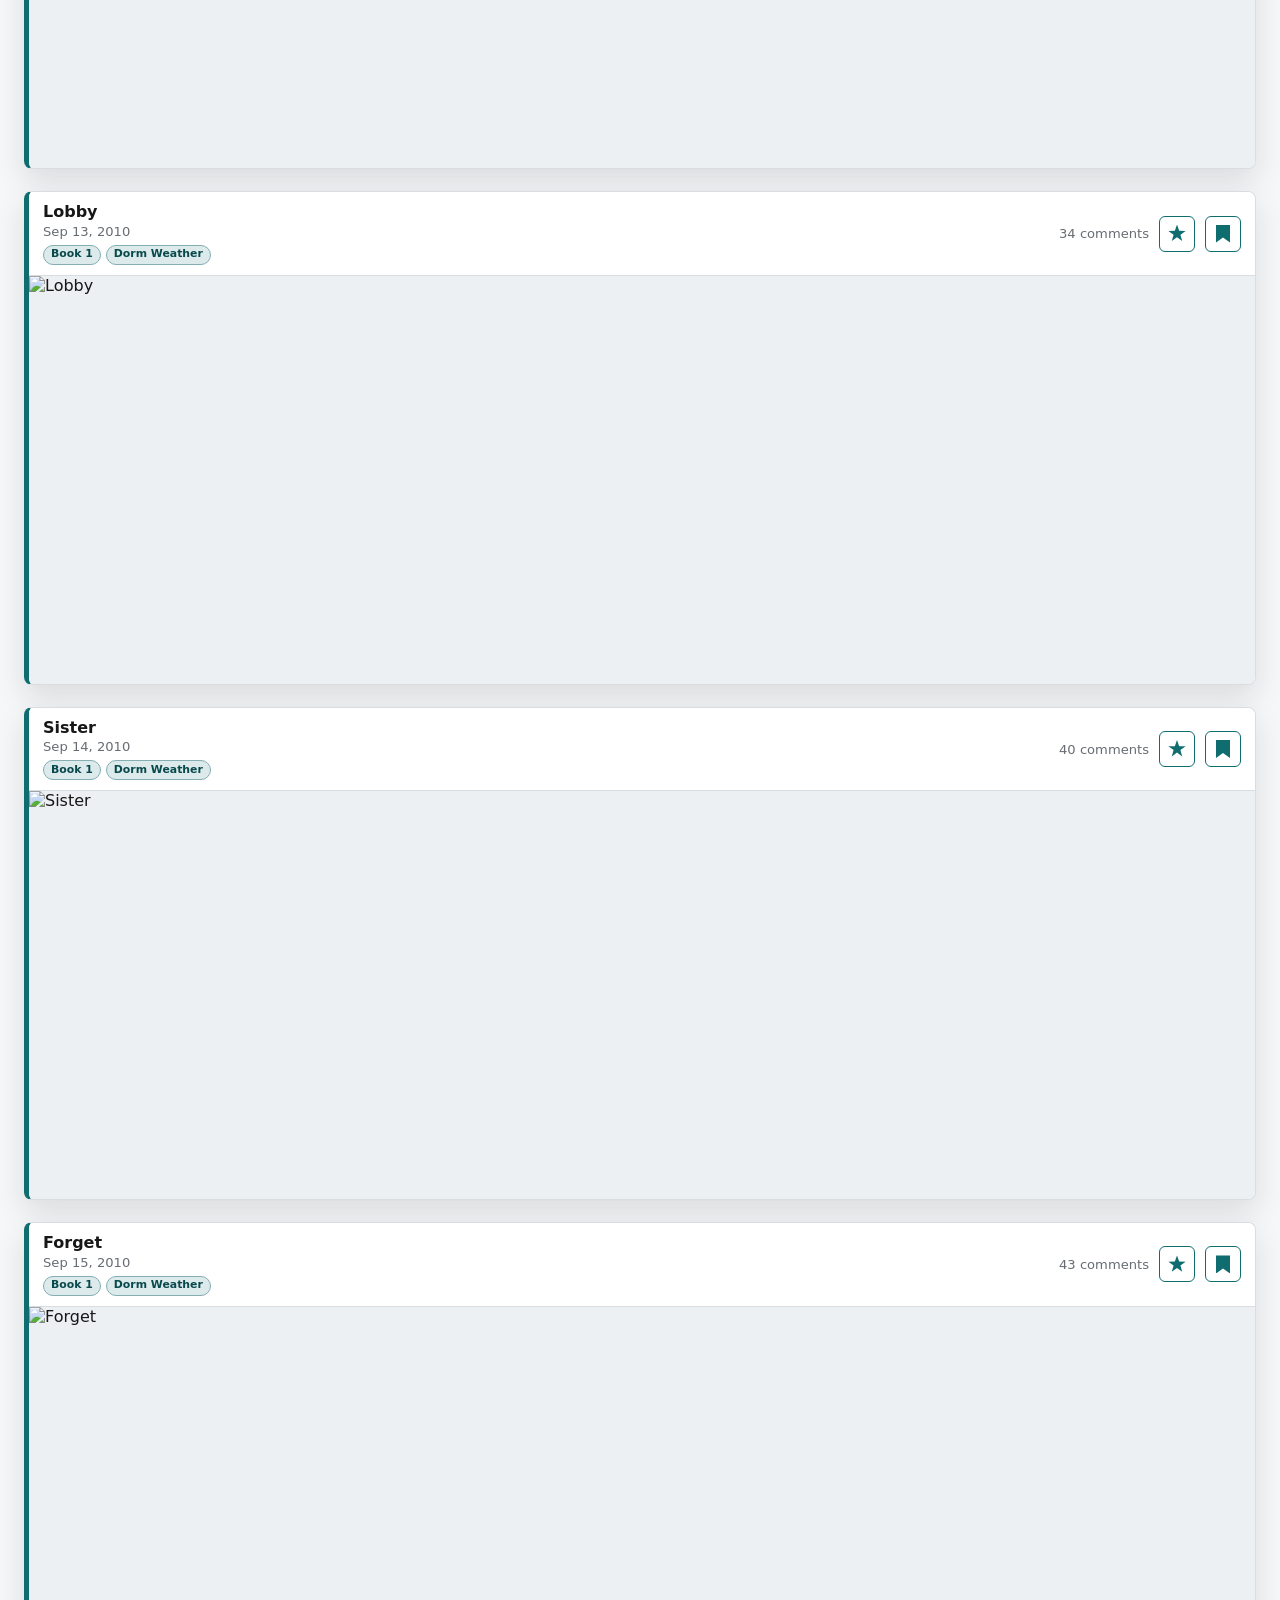
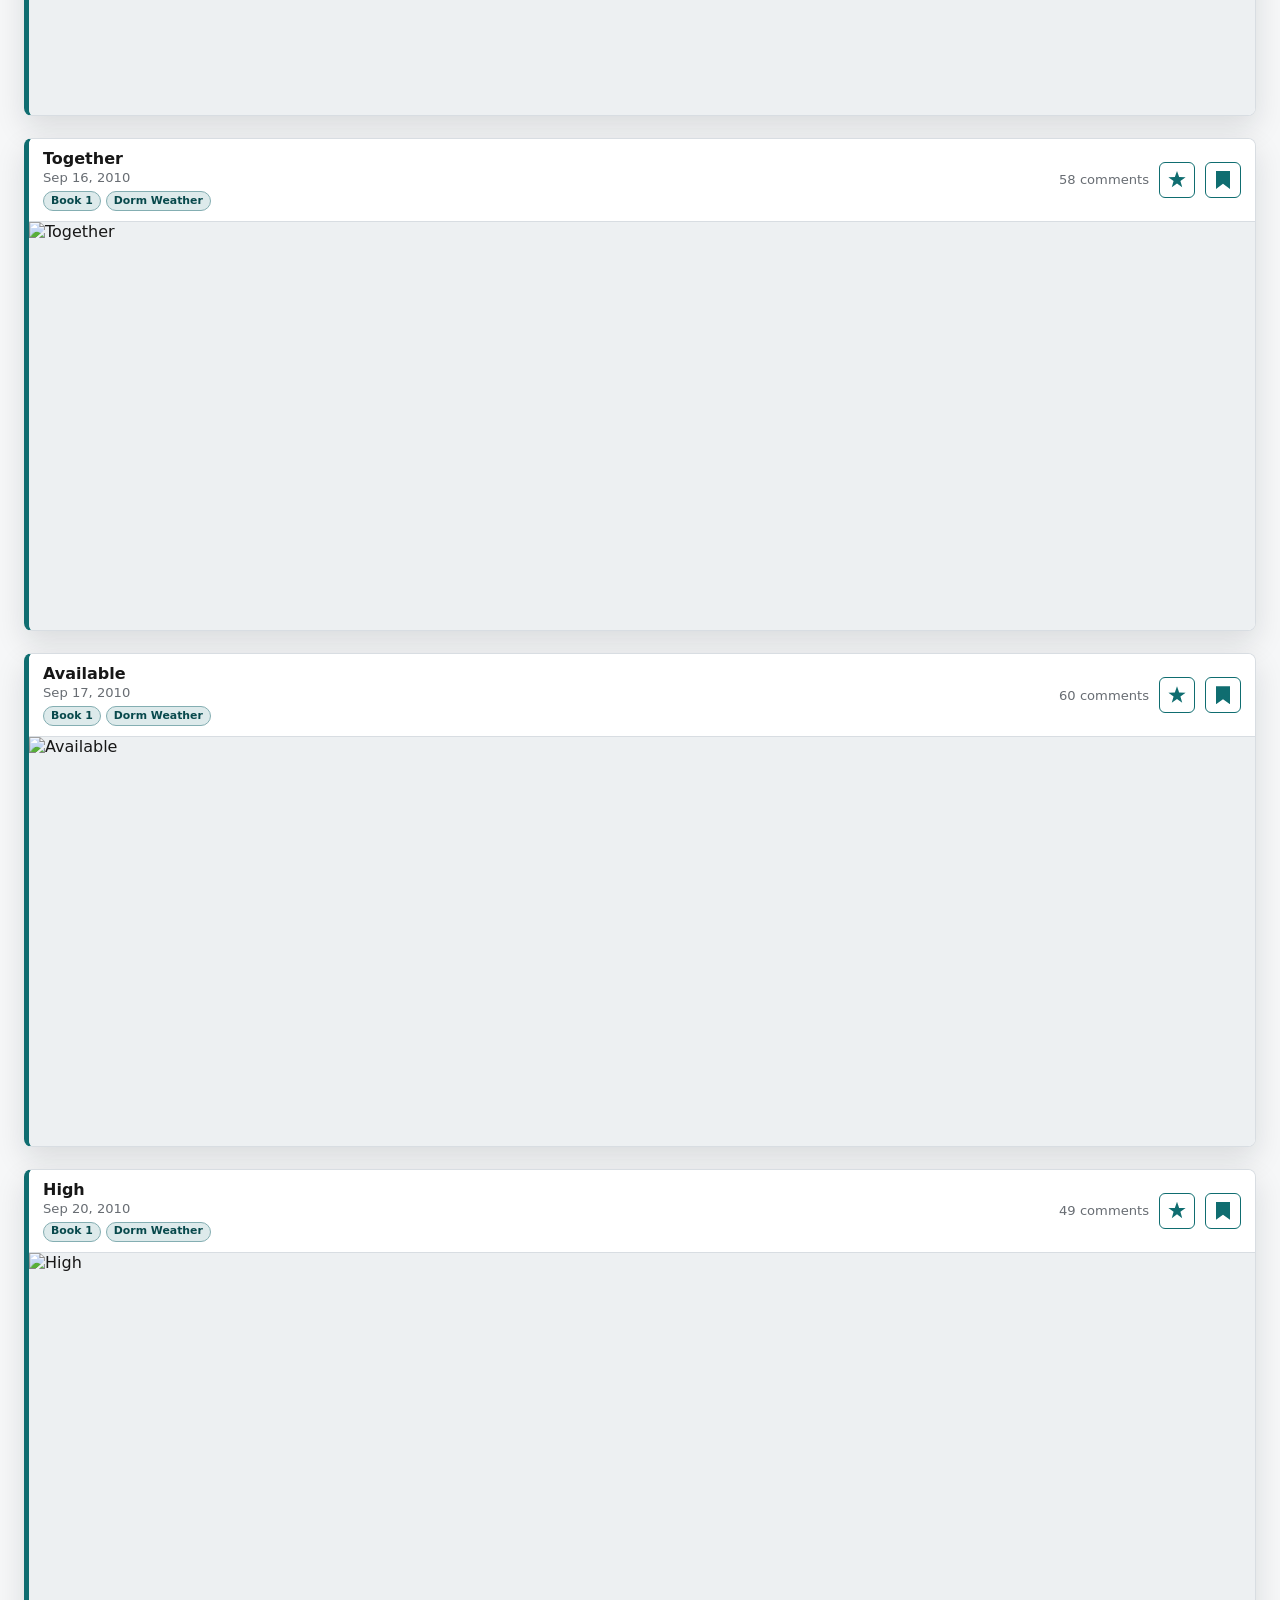
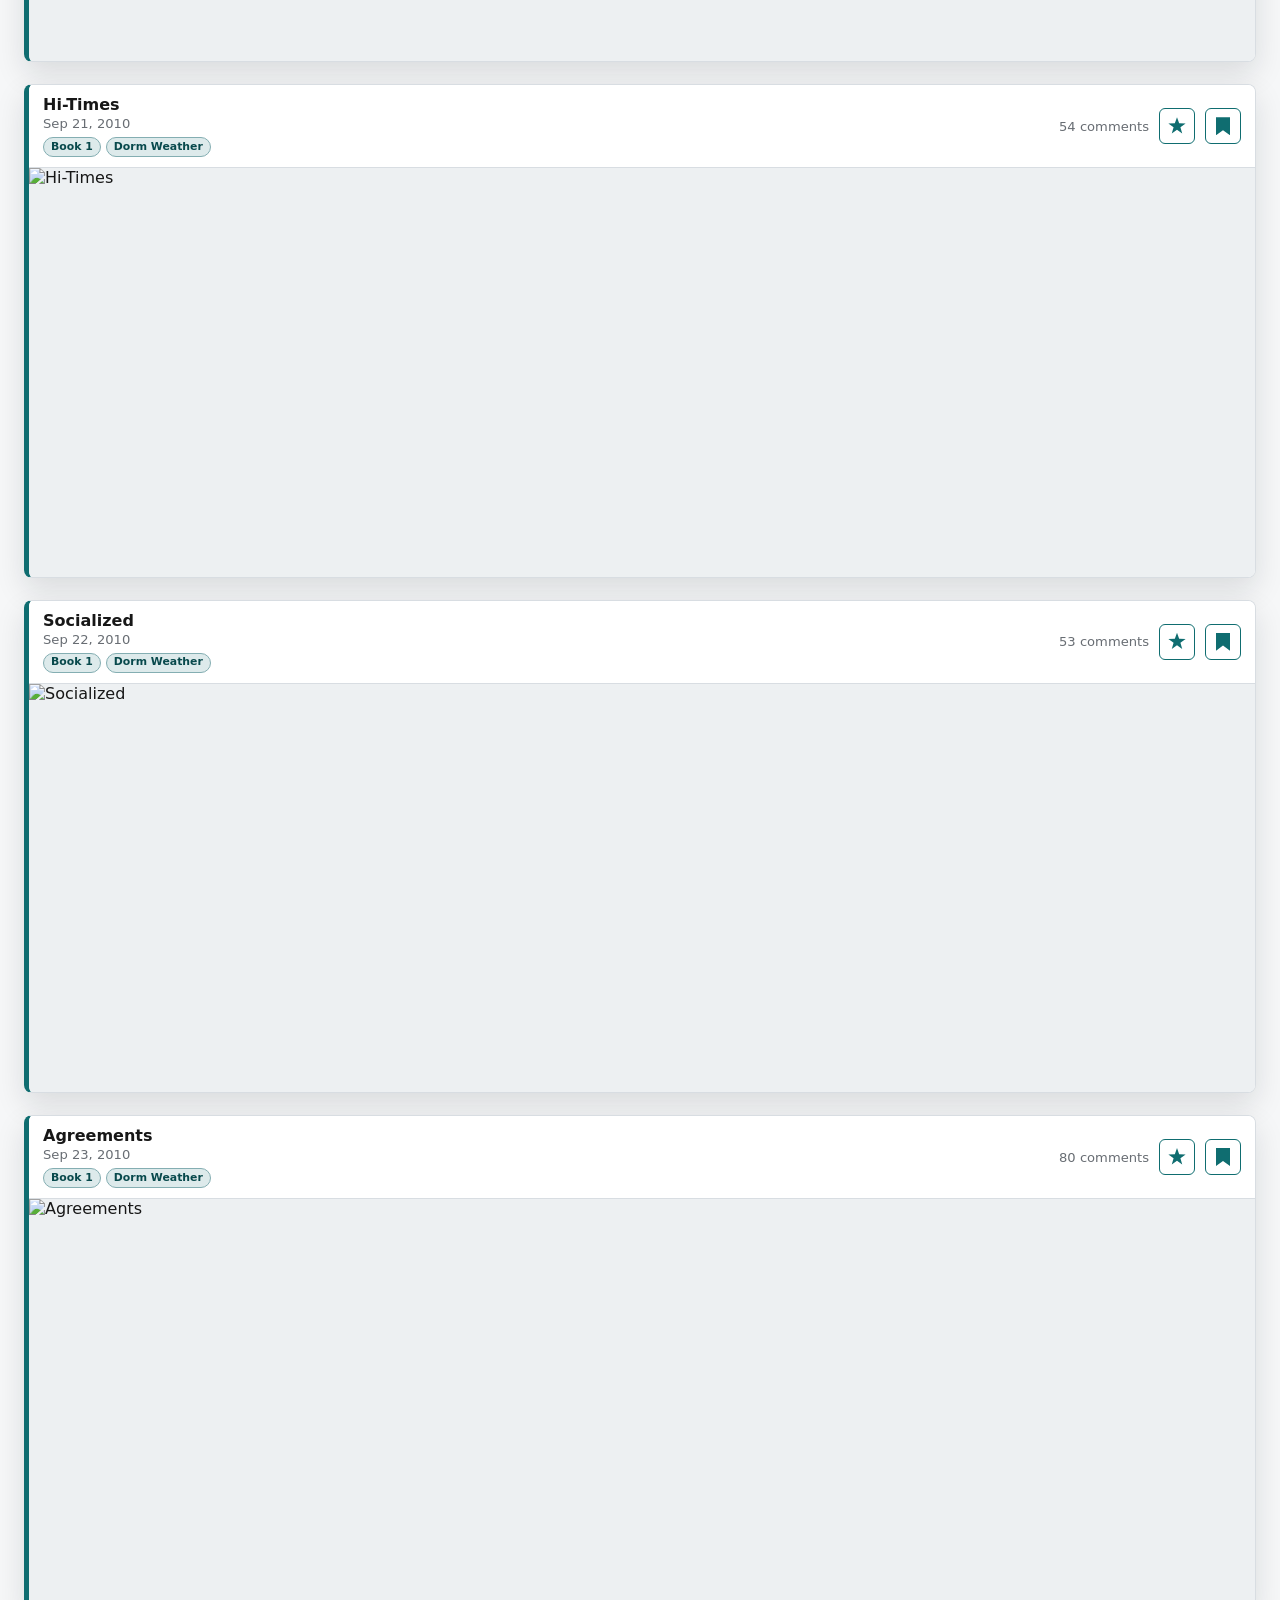
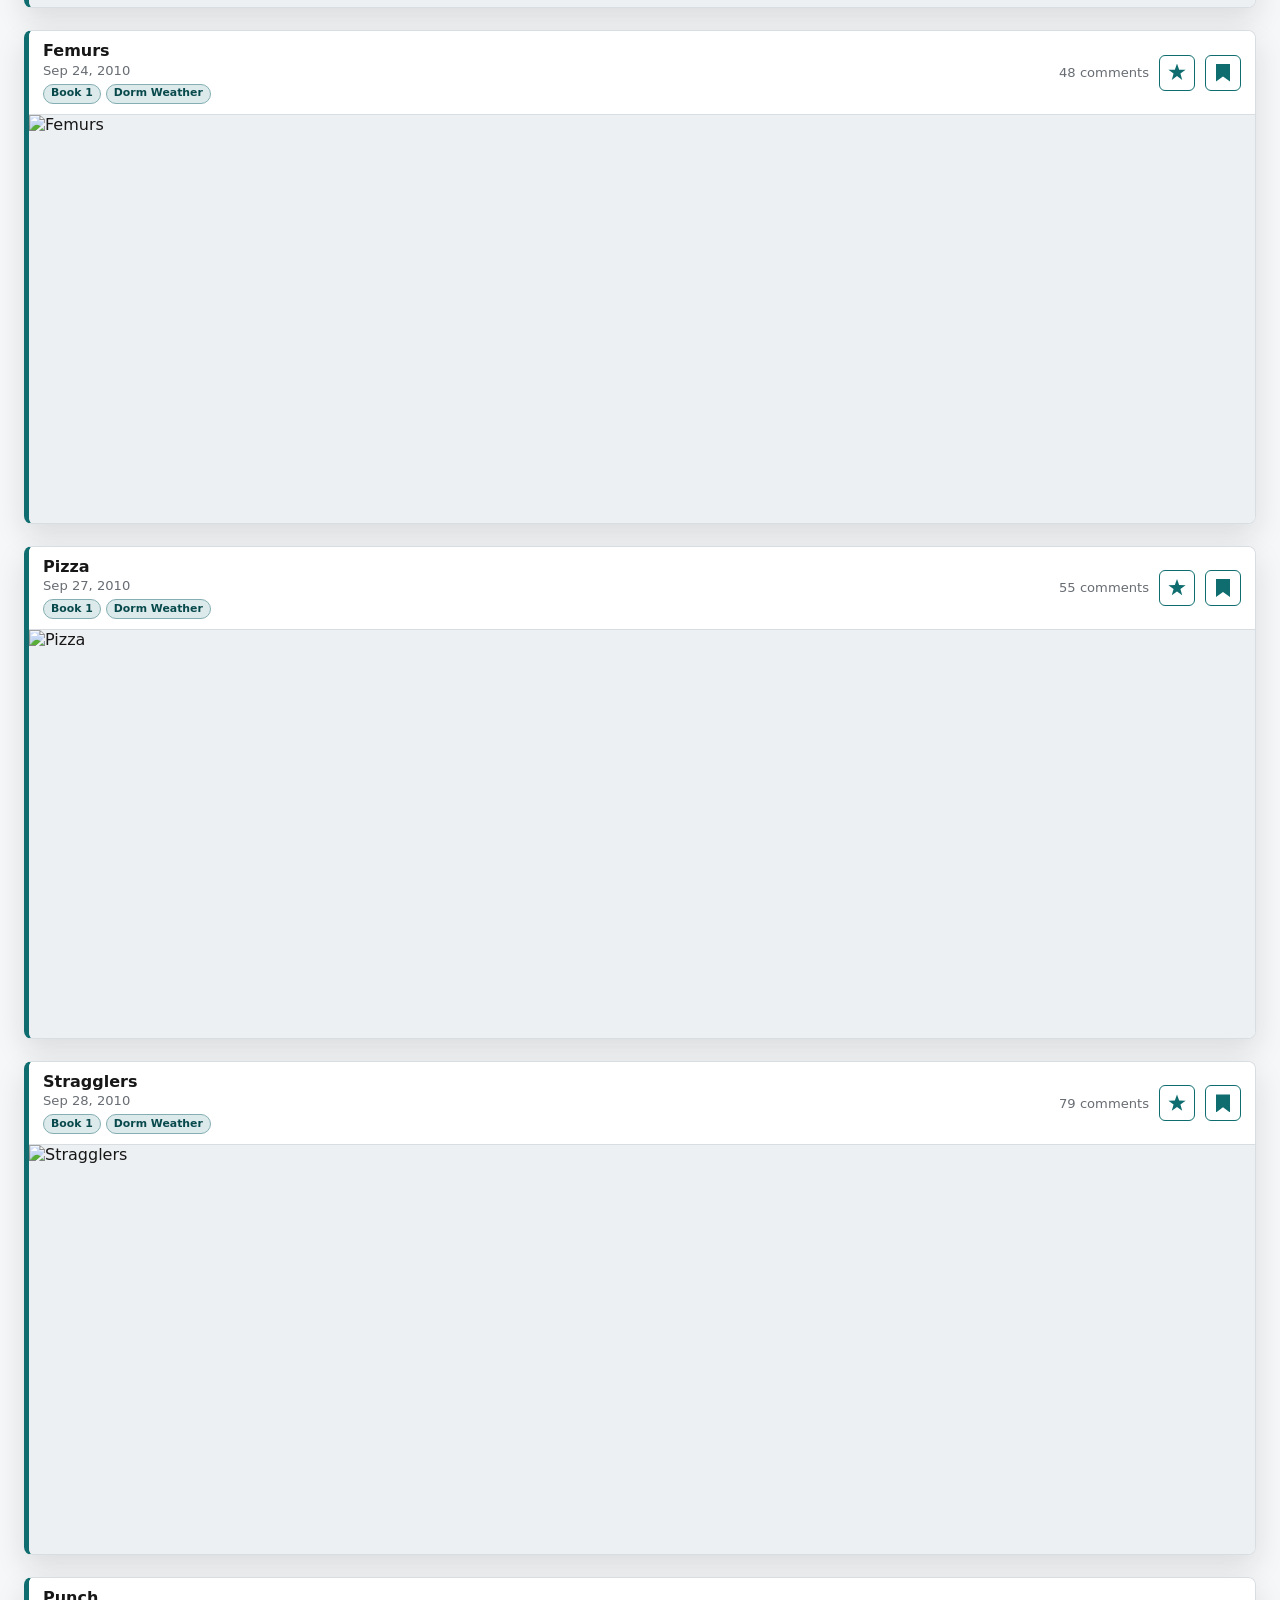
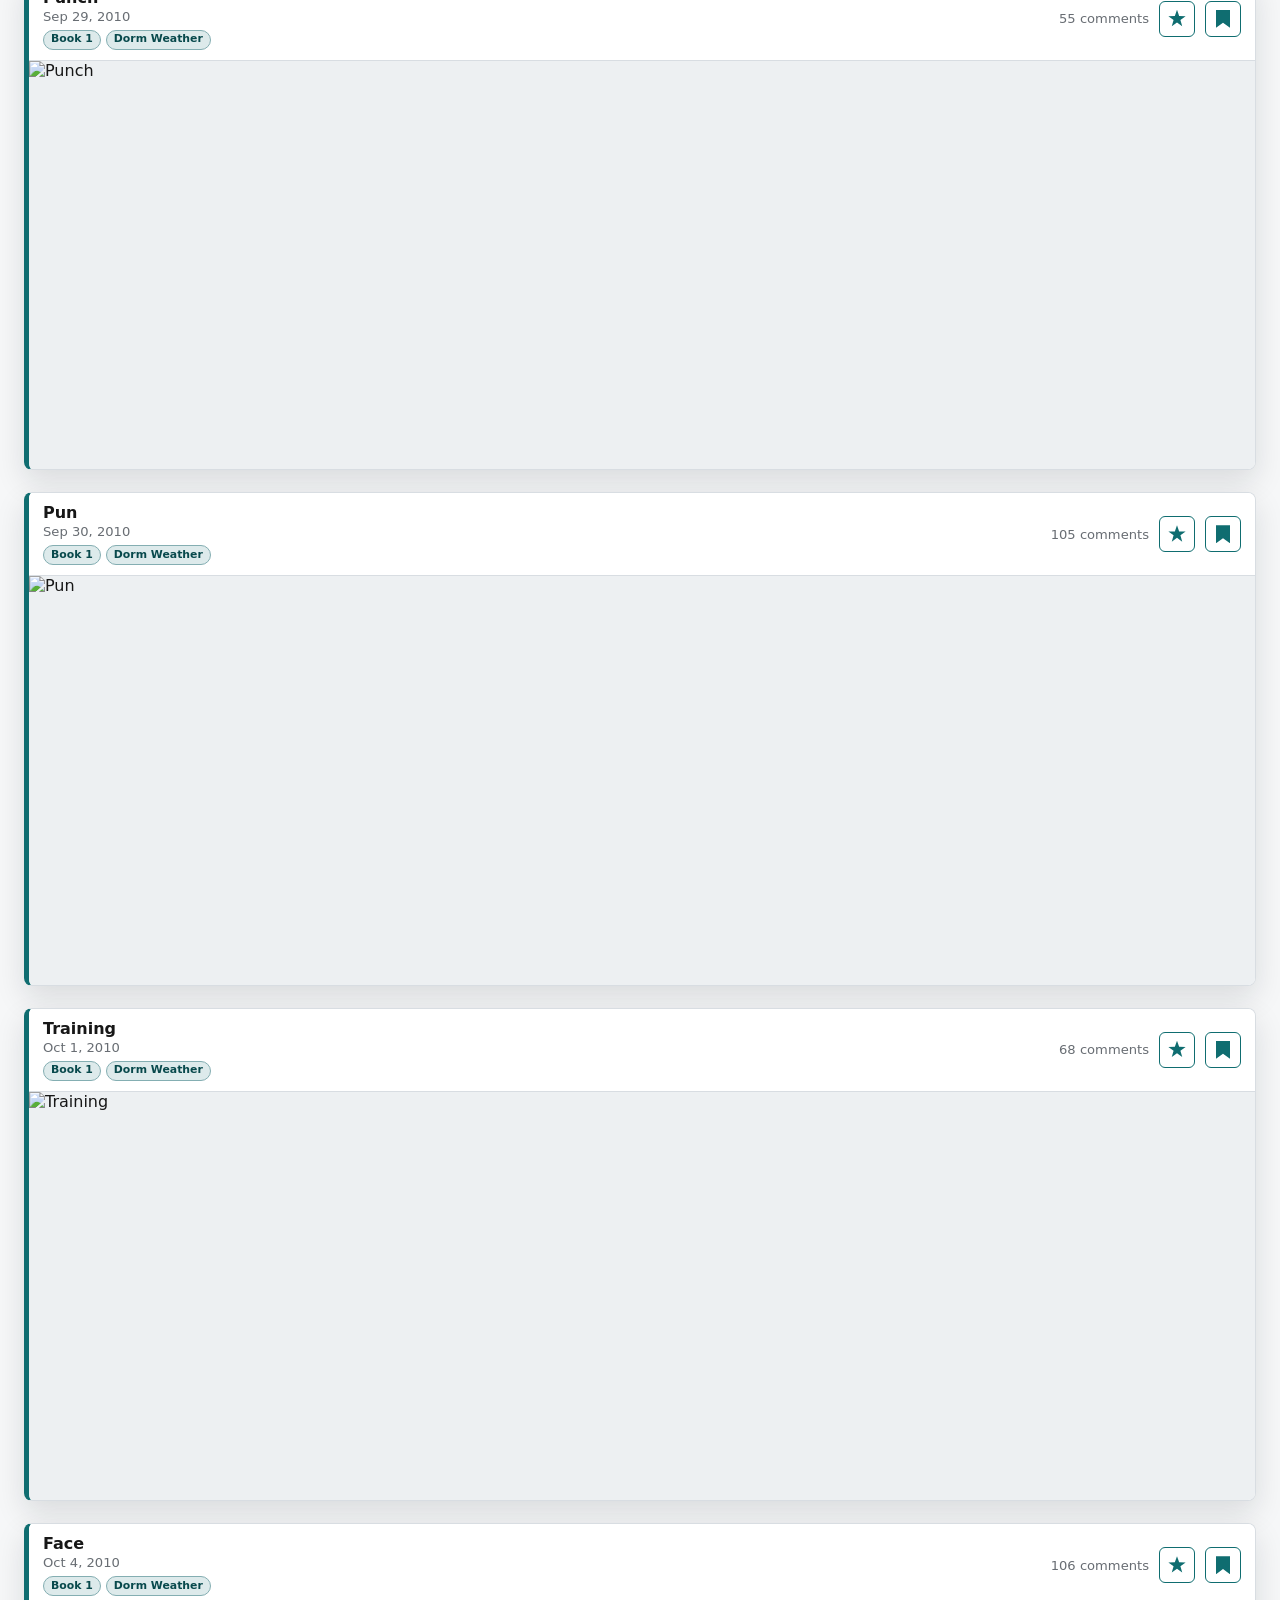
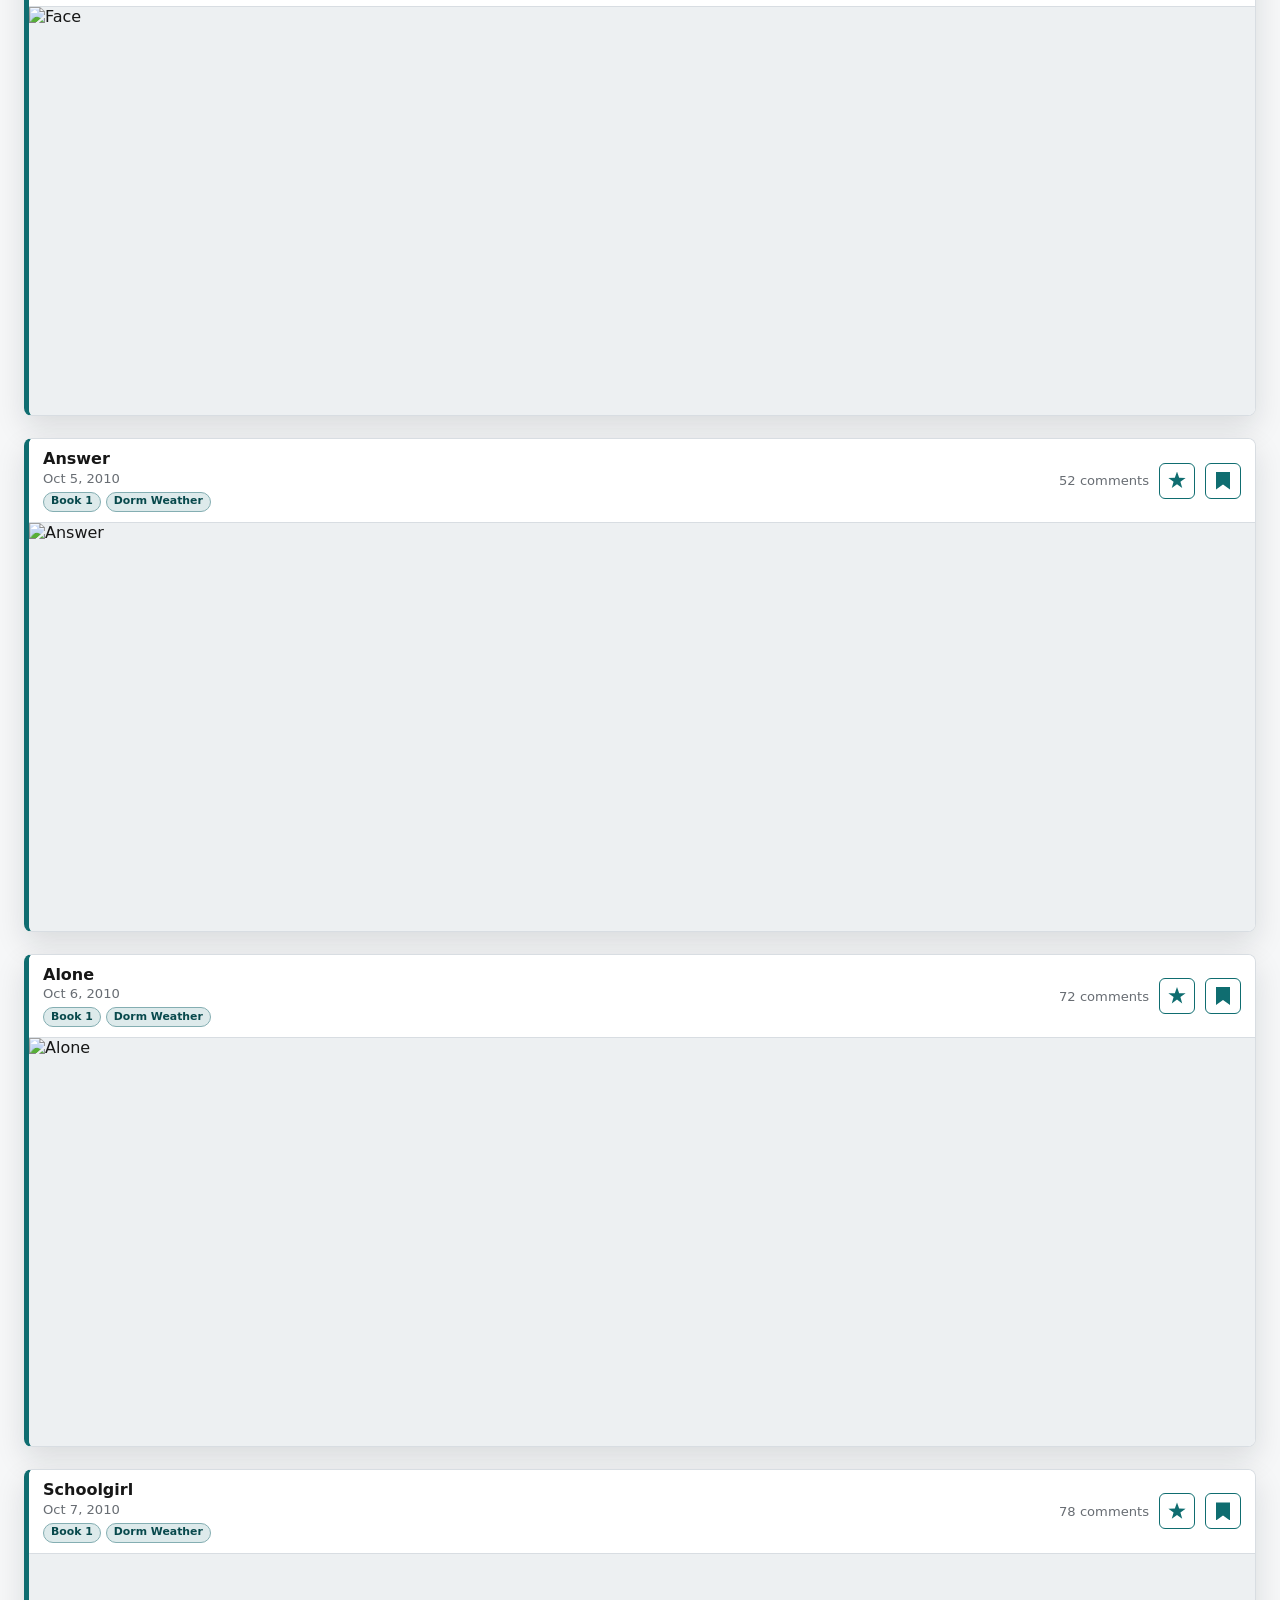
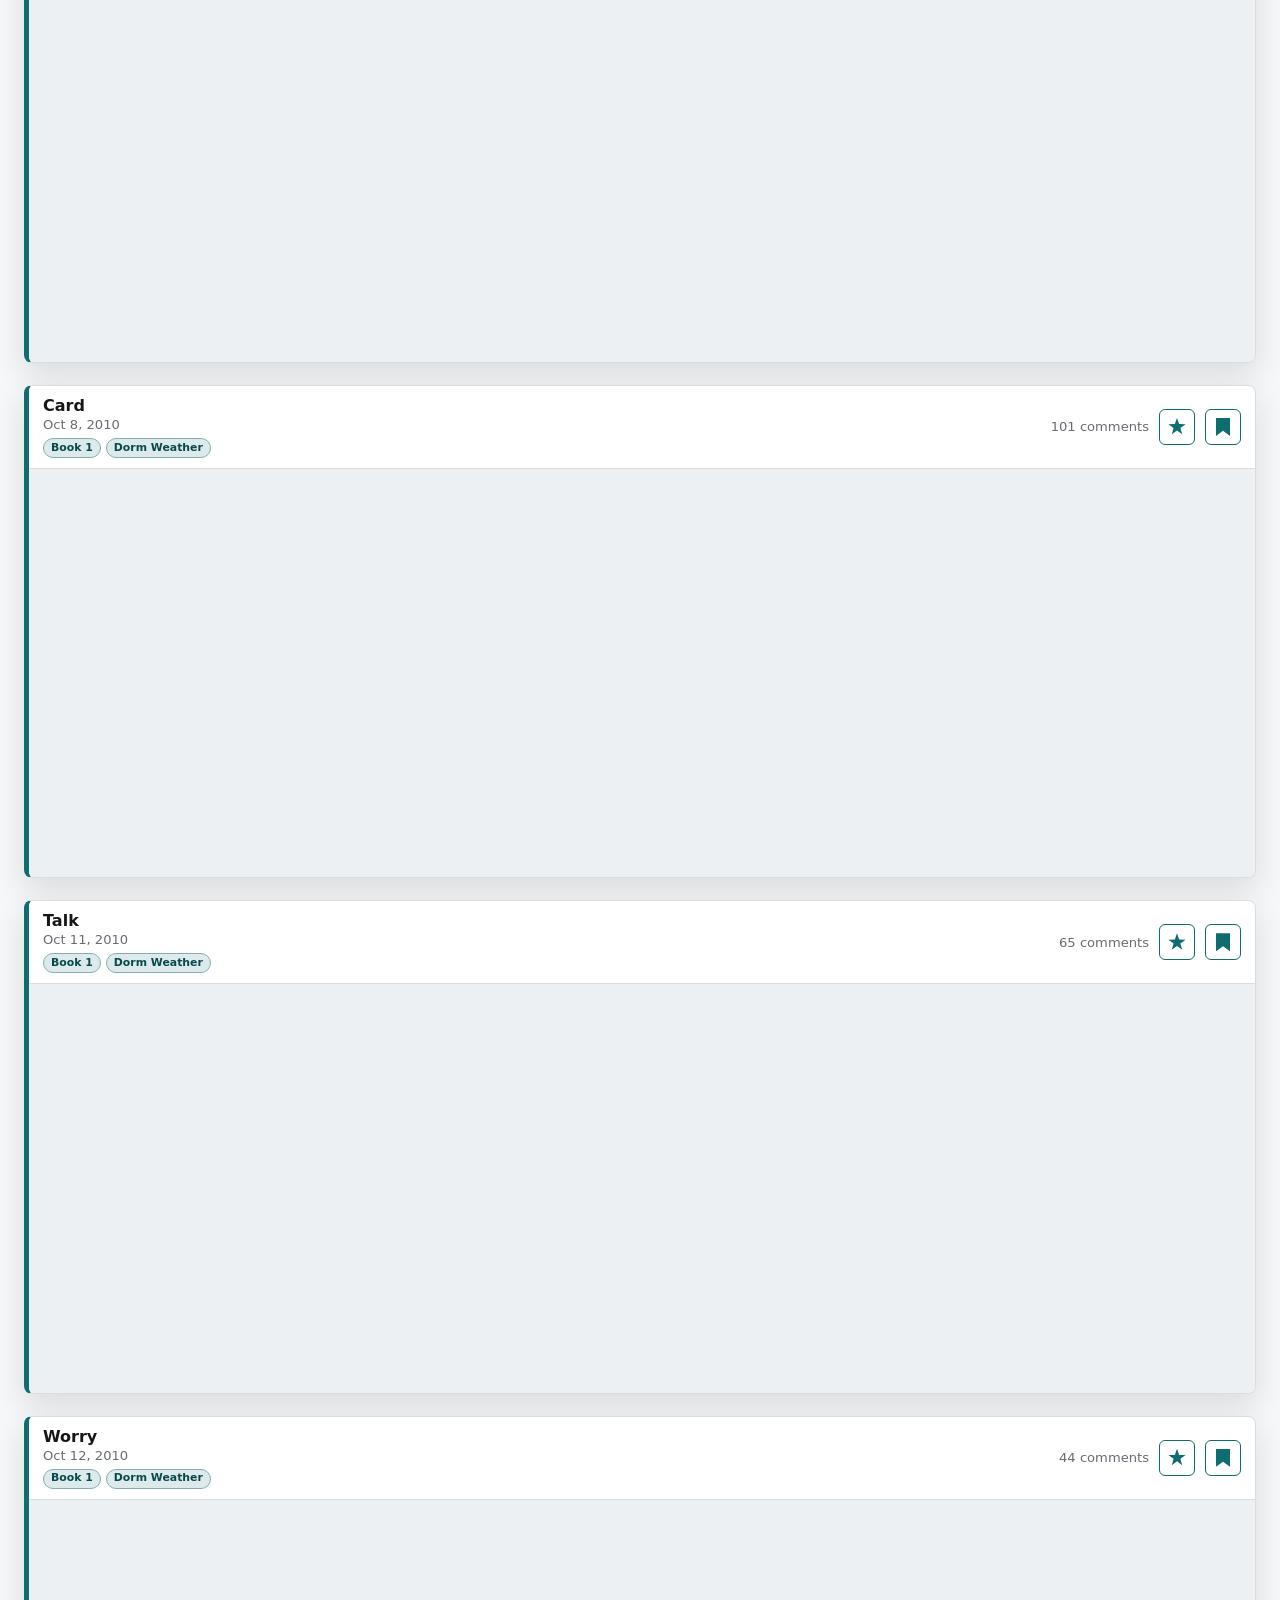
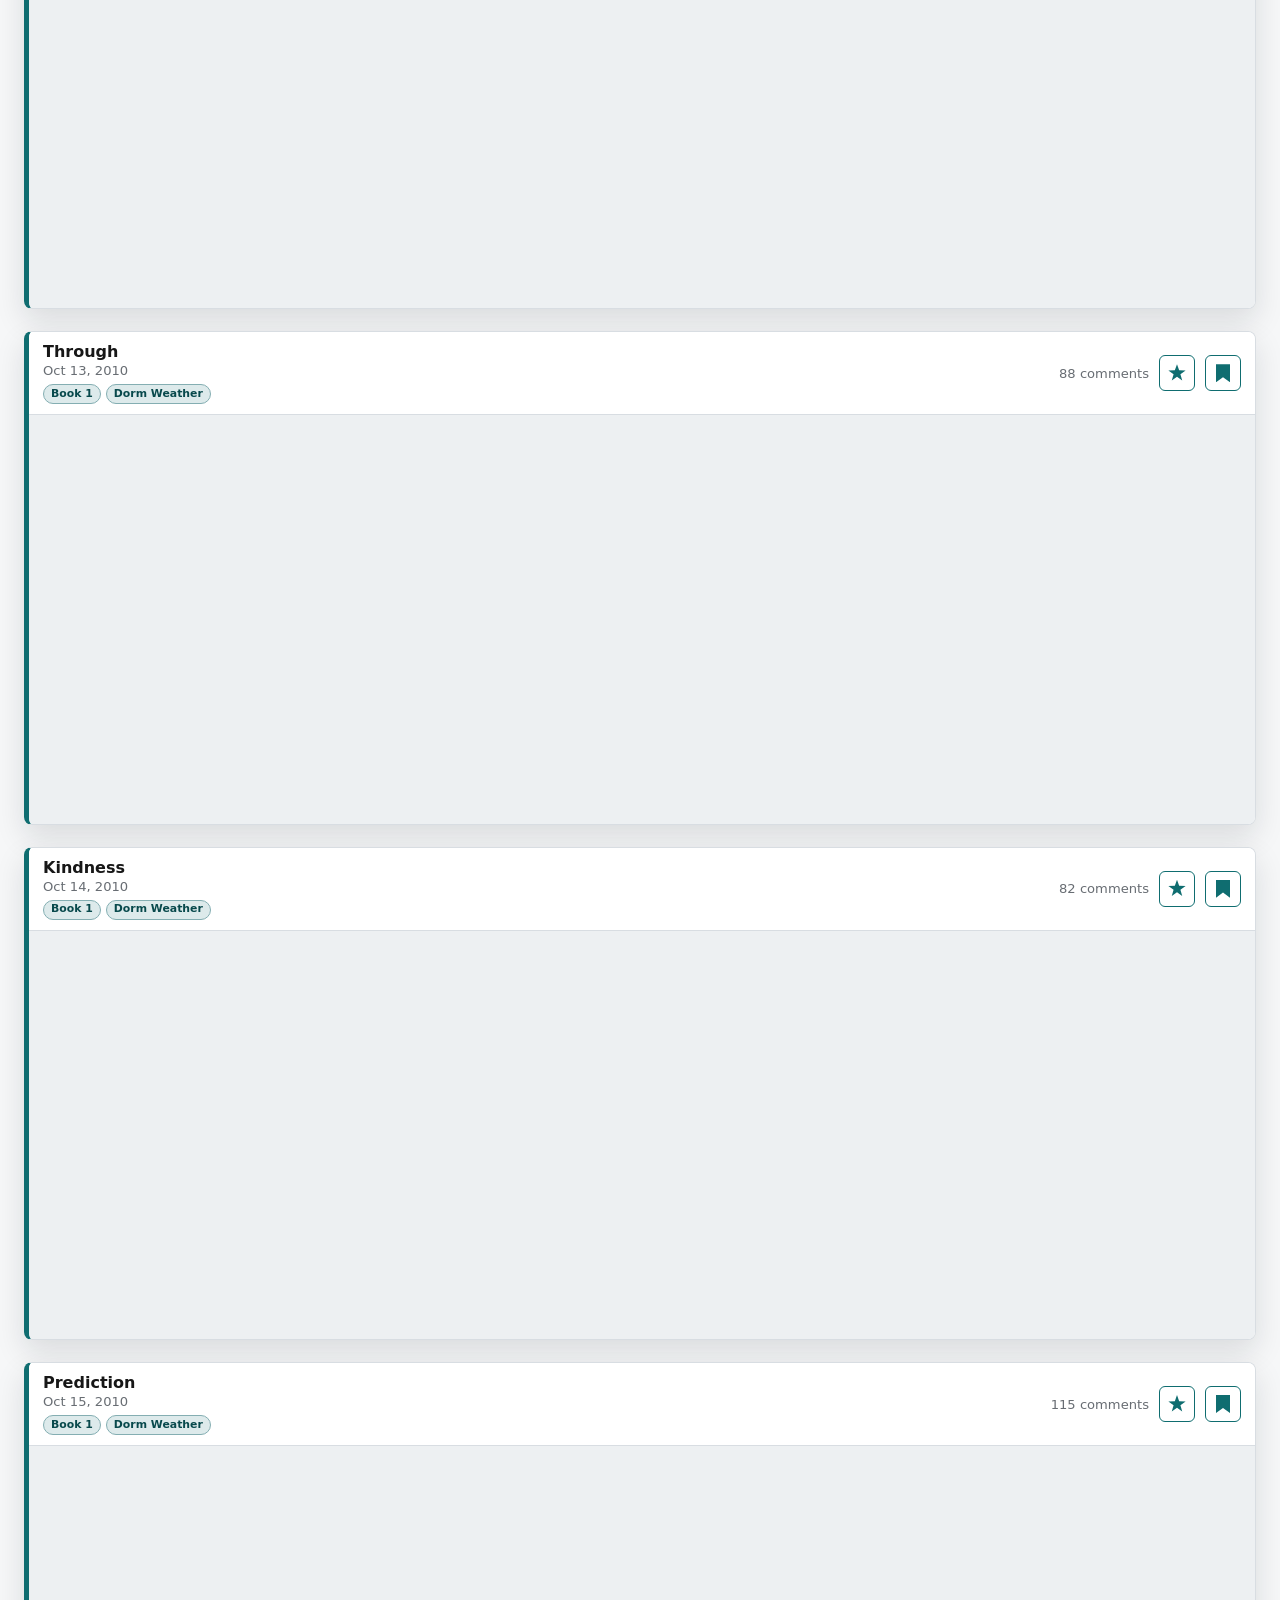
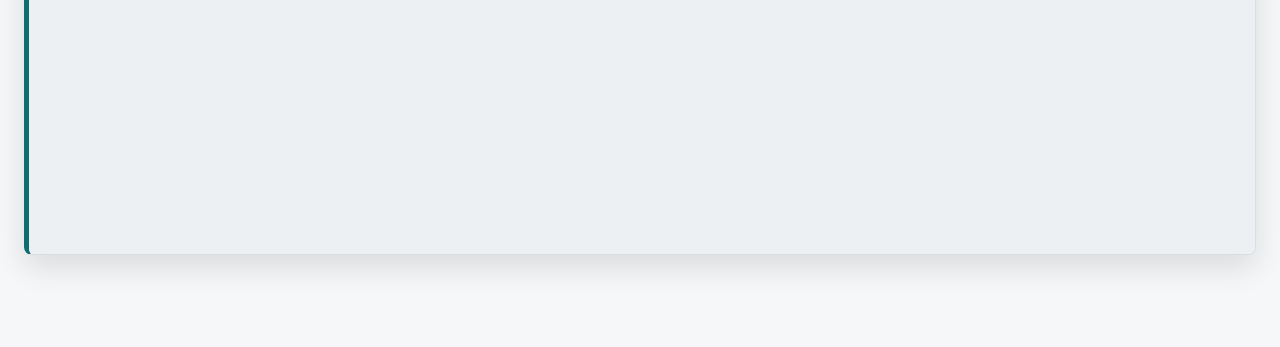
==== commit 3ebb0f52: "Color timeline segments and milestones" ====
--- a/dumbing-of-age-reader/index.html
+++ b/dumbing-of-age-reader/index.html
@@ -80,7 +80,8 @@
     <div id="sentinel" class="sentinel" aria-hidden="true"></div>
   </main>
 
-  <aside class="timeline-panel" aria-label="Comic timeline">
+  <aside id="timelinePanel" class="timeline-panel" aria-label="Comic timeline">
+    <div id="timelineMiniRail" class="timeline-mini-rail" aria-hidden="true"></div>
     <div class="timeline-readout">
       <span id="currentYear">----</span>
       <strong id="currentDate">--</strong>
@@ -88,7 +89,9 @@
     </div>
 
     <div id="timelineTrack" class="timeline-track" role="slider" tabindex="0" aria-label="Timeline" aria-orientation="vertical" aria-valuemin="0" aria-valuemax="0" aria-valuenow="0">
+      <div id="timelineSegments" class="timeline-segments" aria-hidden="true"></div>
       <div id="timelineTicks" class="timeline-ticks" aria-hidden="true"></div>
+      <div id="timelineMilestones" class="timeline-milestones" aria-label="Author milestones"></div>
       <div id="timelineProgress" class="timeline-progress" aria-hidden="true"></div>
       <div id="timelineThumb" class="timeline-thumb" aria-hidden="true"></div>
       <div id="timelineBubble" class="timeline-bubble" aria-hidden="true"></div>
--- a/dumbing-of-age-reader/styles.css
+++ b/dumbing-of-age-reader/styles.css
@@ -76,7 +76,7 @@
   justify-content: space-between;
   gap: 16px;
   min-height: 74px;
-  padding: 10px 154px 10px 22px;
+  padding: 10px 48px 10px 22px;
   border-bottom: 1px solid var(--line);
   background: var(--chrome);
   backdrop-filter: blur(12px);
@@ -369,8 +369,8 @@
 }
 
 .reader-shell {
-  width: min(1040px, calc(100% - 170px));
-  margin: 0 auto 64px 18px;
+  width: min(1440px, calc(100vw - 48px));
+  margin: 0 auto 64px;
   padding: 24px 0 0;
 }
 
@@ -382,7 +382,7 @@
 .segment-banner {
   display: grid;
   gap: 5px;
-  width: min(100%, 1032px);
+  width: 100%;
   padding: 14px 16px;
   border: 1px solid color-mix(in srgb, var(--segment-accent) 48%, var(--line));
   border-left: 8px solid var(--segment-accent);
@@ -439,7 +439,7 @@
 
 .comic-card {
   overflow: clip;
-  width: min(100%, 1032px);
+  width: 100%;
   border: 1px solid var(--line);
   border-left: 5px solid var(--segment-accent);
   border-radius: 8px;
@@ -641,6 +641,27 @@
   border-left: 1px solid var(--line);
   background: var(--paper);
   box-shadow: -10px 0 30px rgba(18, 26, 33, 0.08);
+  transition: transform 180ms ease, opacity 180ms ease, box-shadow 180ms ease;
+}
+
+.timeline-mini-rail {
+  position: absolute;
+  top: 12px;
+  bottom: 12px;
+  left: 5px;
+  display: none;
+  width: 18px;
+  overflow: hidden;
+  border-radius: 999px;
+  background: var(--track);
+  pointer-events: none;
+}
+
+.timeline-mini-rail .timeline-segment {
+  left: 0;
+  width: 100%;
+  border-radius: 0;
+  opacity: 0.9;
 }
 
 .timeline-readout {
@@ -677,18 +698,45 @@
   position: relative;
   min-height: 180px;
   border-radius: 8px;
-  background: linear-gradient(90deg, transparent 0 47%, var(--track) 47% 53%, transparent 53% 100%);
+  overflow: hidden;
+  background: linear-gradient(90deg, transparent 0 47%, rgba(0, 0, 0, 0.12) 47% 53%, transparent 53% 100%);
   touch-action: none;
+}
+
+.timeline-segments,
+.timeline-ticks,
+.timeline-milestones {
+  position: absolute;
+  inset: 0;
+}
+
+.timeline-segments,
+.timeline-ticks {
+  pointer-events: none;
+}
+
+.timeline-segment {
+  position: absolute;
+  left: calc(50% - 9px);
+  width: 18px;
+  min-height: 2px;
+  border-radius: 999px;
+  background:
+    linear-gradient(180deg, color-mix(in srgb, var(--segment-accent) 92%, #fff), var(--segment-accent)),
+    var(--segment-accent);
+  opacity: 0.72;
 }
 
 .timeline-progress {
   position: absolute;
-  left: calc(50% - 3px);
+  left: calc(50% - 4px);
   top: 0;
-  width: 6px;
+  width: 8px;
   height: 0;
   border-radius: 999px;
-  background: var(--teal);
+  background: var(--segment-accent);
+  box-shadow: 0 0 0 2px color-mix(in srgb, var(--segment-accent) 24%, transparent);
+  pointer-events: none;
 }
 
 .timeline-thumb {
@@ -698,8 +746,9 @@
   height: 18px;
   border: 2px solid #fff;
   border-radius: 6px;
-  background: var(--red);
+  background: var(--segment-accent);
   box-shadow: 0 3px 10px rgba(0, 0, 0, 0.22);
+  pointer-events: none;
   transform: translate(-50%, -50%);
 }
 
@@ -733,6 +782,59 @@
   opacity: 1;
 }
 
+.timeline-milestone {
+  position: absolute;
+  left: calc(50% + 16px);
+  display: grid;
+  width: 18px;
+  min-width: 18px;
+  height: 18px;
+  min-height: 18px;
+  place-items: center;
+  padding: 0;
+  border: 2px solid var(--paper);
+  border-radius: 50%;
+  background: var(--gold);
+  box-shadow: 0 2px 9px rgba(0, 0, 0, 0.22);
+  transform: translate(-50%, -50%);
+}
+
+.timeline-milestone::before {
+  width: 9px;
+  height: 9px;
+  background: #fff;
+  clip-path: polygon(50% 0, 62% 34%, 98% 35%, 69% 56%, 79% 91%, 50% 70%, 21% 91%, 31% 56%, 2% 35%, 38% 34%);
+  content: "";
+}
+
+.timeline-milestone span {
+  position: absolute;
+  right: calc(100% + 7px);
+  display: none;
+  width: max-content;
+  max-width: 180px;
+  padding: 4px 6px;
+  border: 1px solid var(--line-strong);
+  border-radius: 6px;
+  background: var(--bubble-bg);
+  color: var(--bubble-ink);
+  font-size: 0.68rem;
+  line-height: 1.2;
+  white-space: normal;
+  pointer-events: none;
+}
+
+.timeline-milestone:hover,
+.timeline-milestone:focus-visible {
+  border-color: var(--segment-accent);
+  outline: 2px solid color-mix(in srgb, var(--segment-accent) 32%, transparent);
+}
+
+.timeline-milestone:hover span,
+.timeline-milestone:focus-visible span {
+  display: block;
+}
+
 .date-jump {
   display: grid;
   gap: 8px;
@@ -759,6 +861,53 @@
 .date-jump button {
   background: var(--teal);
   color: #fff;
+}
+
+@media (min-width: 981px) {
+  .timeline-panel {
+    transform: translateX(calc(100% - 28px));
+    opacity: 0.82;
+  }
+
+  .timeline-mini-rail {
+    display: block;
+  }
+
+  .timeline-panel > :not(.timeline-mini-rail) {
+    opacity: 0;
+    pointer-events: none;
+    transition: opacity 140ms ease;
+  }
+
+  .timeline-panel::before {
+    position: absolute;
+    top: 0;
+    left: -18px;
+    width: 18px;
+    height: 100%;
+    content: "";
+  }
+
+  .timeline-panel:hover,
+  .timeline-panel:focus-within,
+  .timeline-panel.is-dragging {
+    transform: translateX(0);
+    opacity: 1;
+    box-shadow: -16px 0 34px rgba(18, 26, 33, 0.14);
+  }
+
+  .timeline-panel:hover .timeline-mini-rail,
+  .timeline-panel:focus-within .timeline-mini-rail,
+  .timeline-panel.is-dragging .timeline-mini-rail {
+    opacity: 0;
+  }
+
+  .timeline-panel:hover > :not(.timeline-mini-rail),
+  .timeline-panel:focus-within > :not(.timeline-mini-rail),
+  .timeline-panel.is-dragging > :not(.timeline-mini-rail) {
+    opacity: 1;
+    pointer-events: auto;
+  }
 }
 
 .empty-state,
@@ -903,6 +1052,25 @@
     width: 74px;
     padding: 8px 6px;
     z-index: 100;
+    transform: none;
+    opacity: 1;
+  }
+
+  .timeline-segment {
+    left: calc(50% - 7px);
+    width: 14px;
+  }
+
+  .timeline-milestone {
+    left: calc(50% + 12px);
+    width: 16px;
+    min-width: 16px;
+    height: 16px;
+    min-height: 16px;
+  }
+
+  .timeline-milestone span {
+    display: none;
   }
 
   .timeline-readout {
@@ -1099,7 +1267,7 @@
 
   .timeline-track {
     min-height: 132px;
-    background: linear-gradient(90deg, transparent 0 42%, var(--track) 42% 58%, transparent 58% 100%);
+    background: linear-gradient(90deg, transparent 0 42%, rgba(0, 0, 0, 0.12) 42% 58%, transparent 58% 100%);
   }
 
   .timeline-progress {
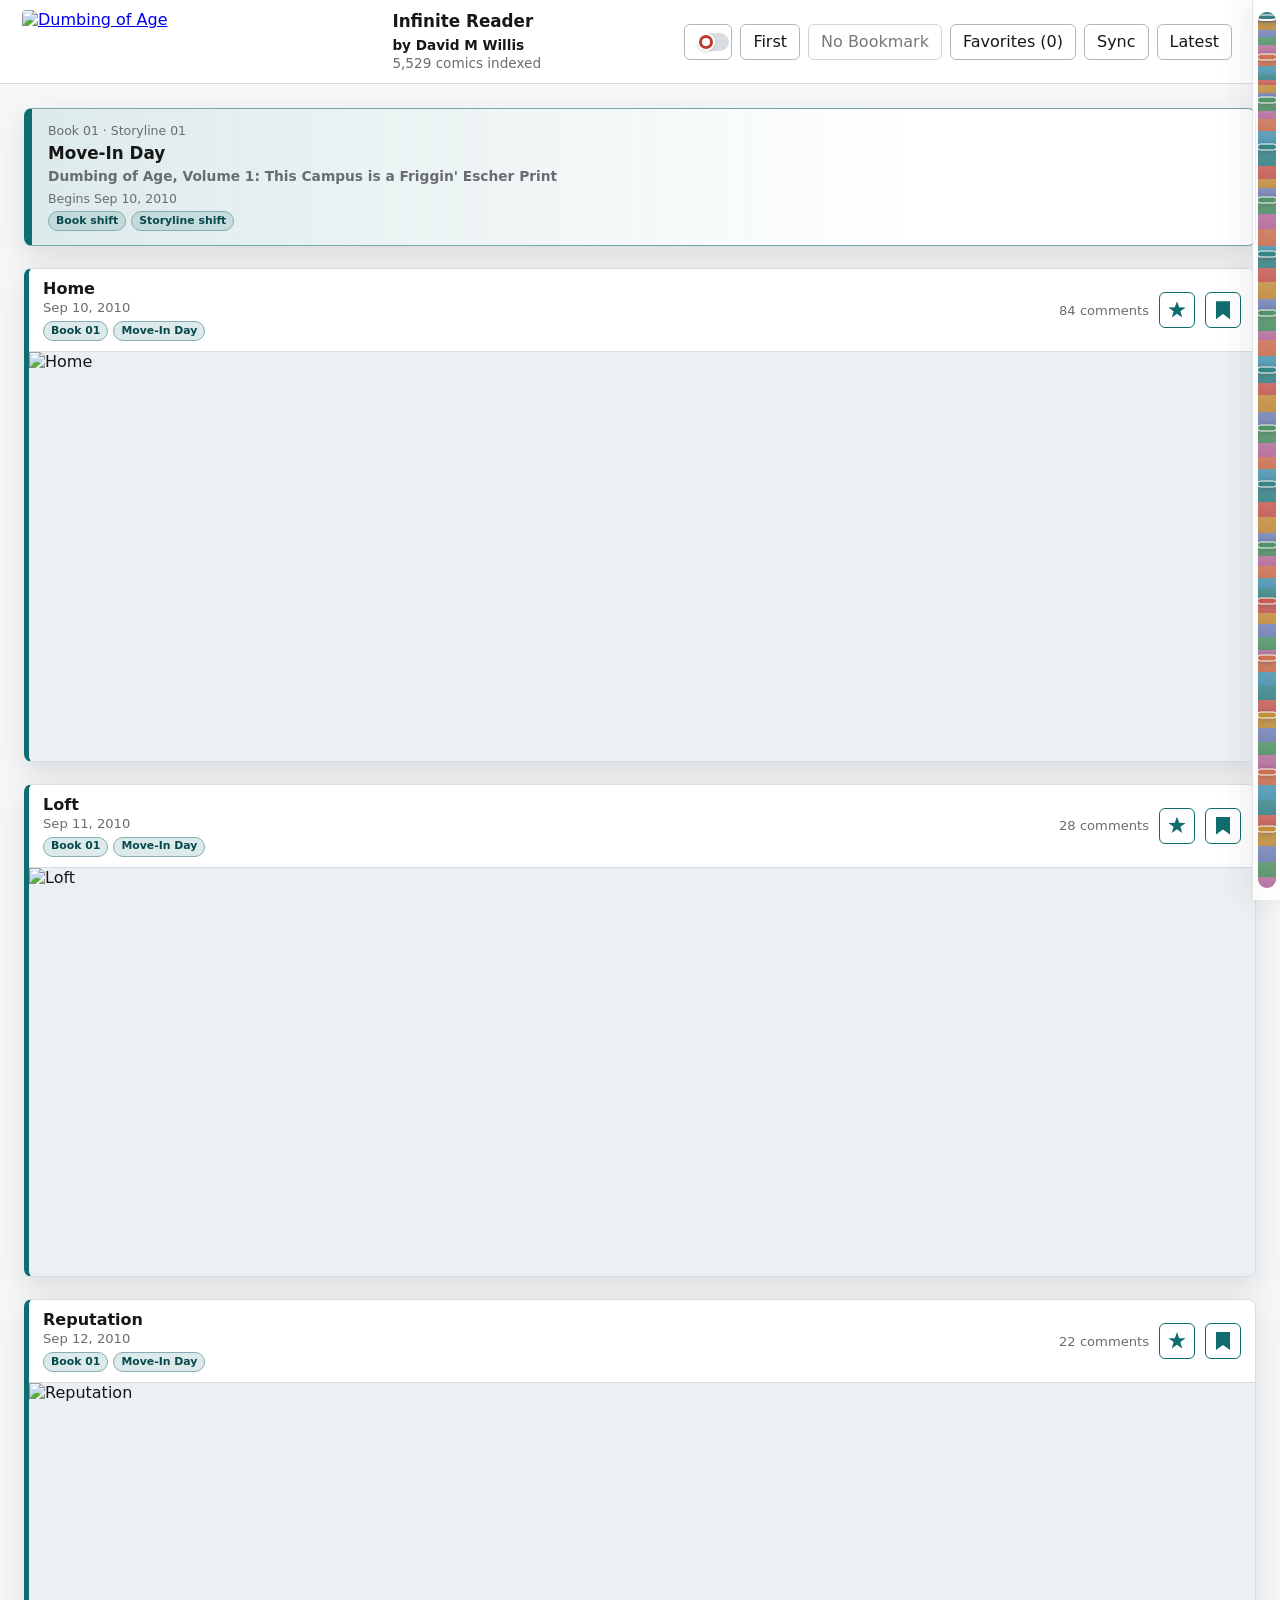
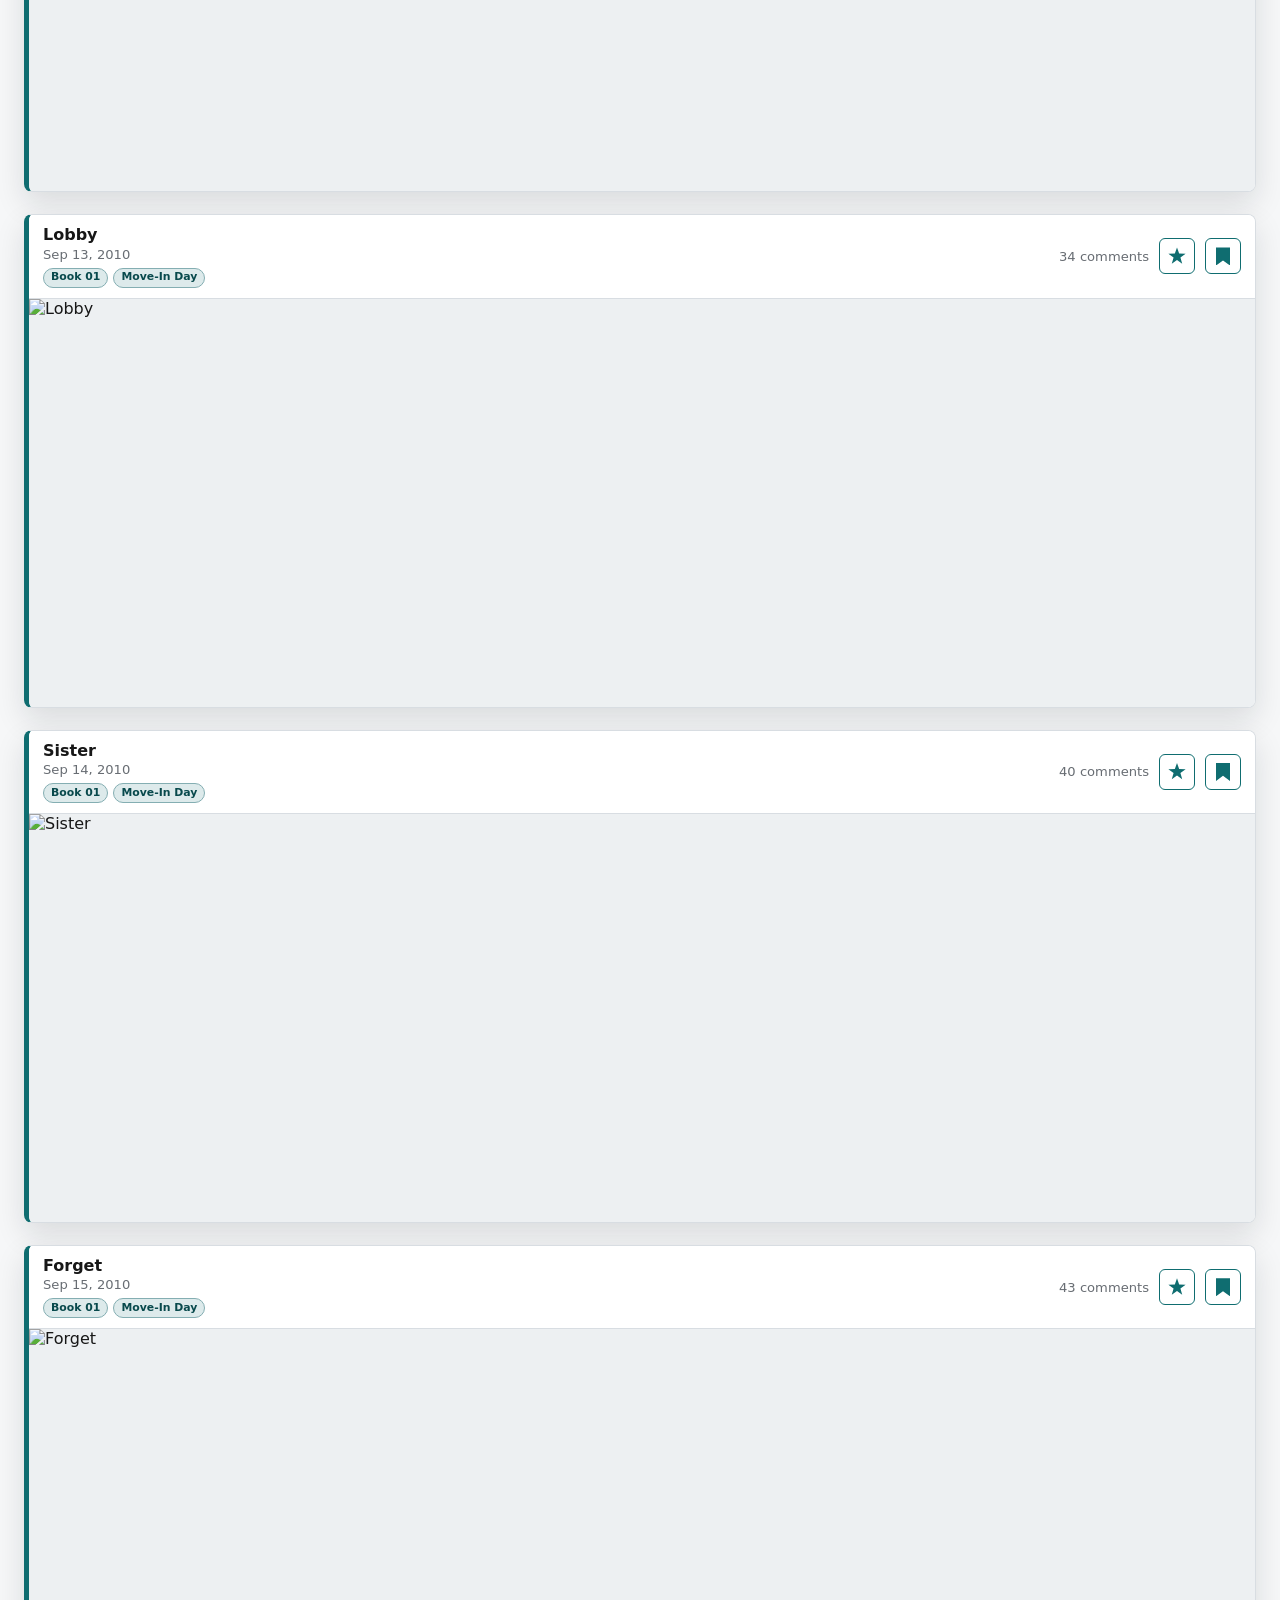
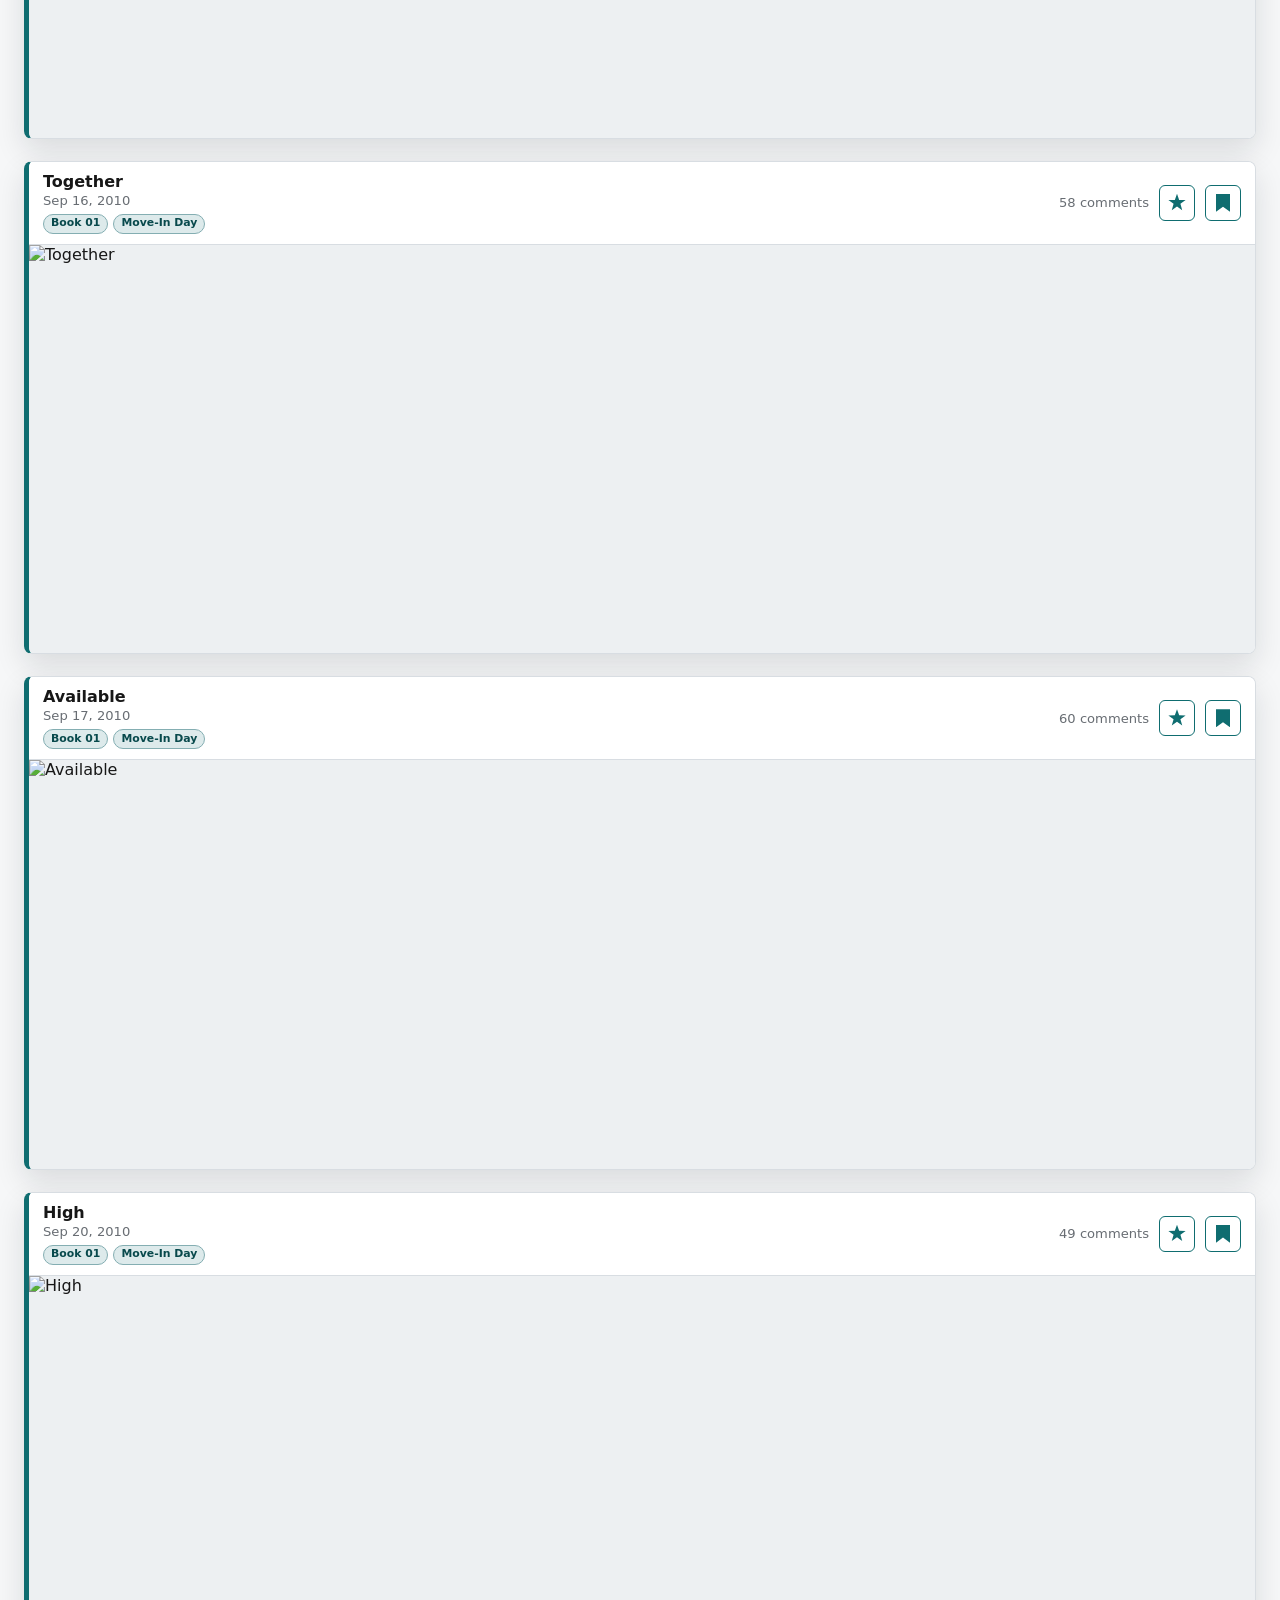
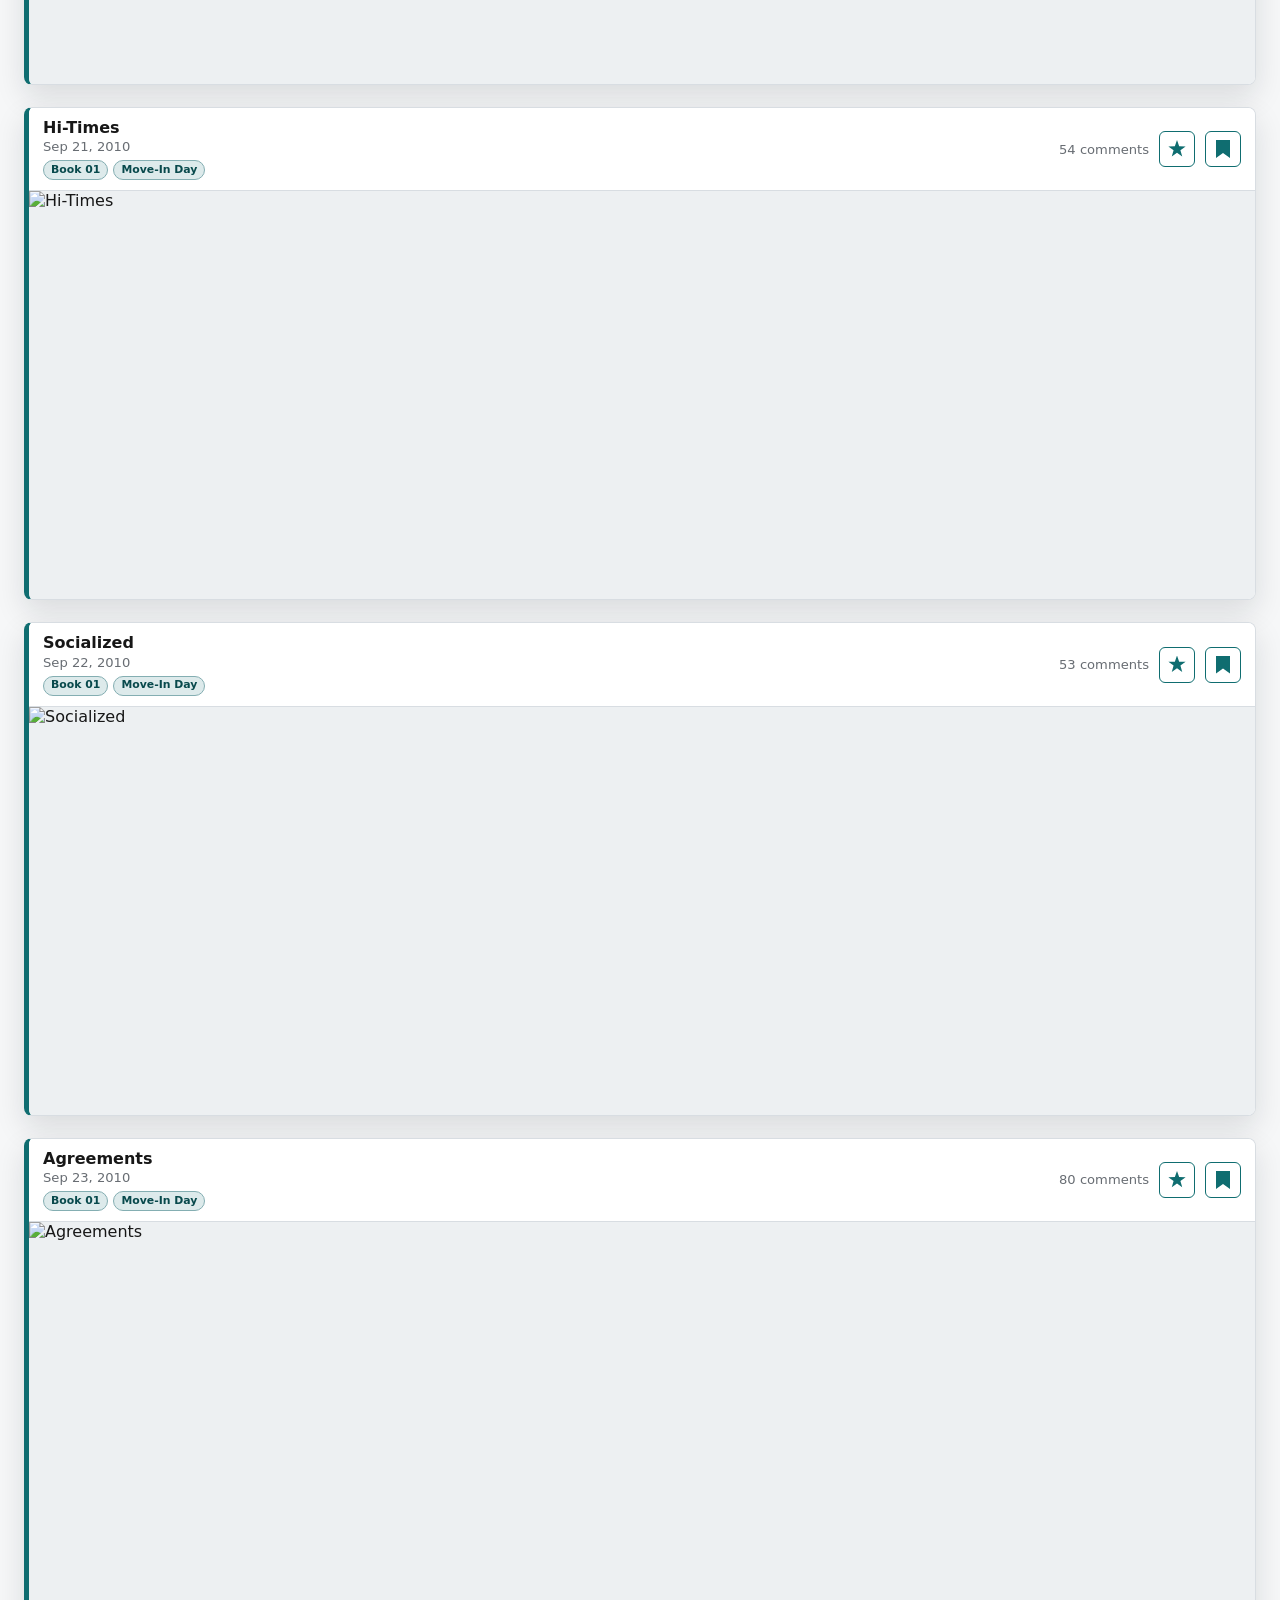
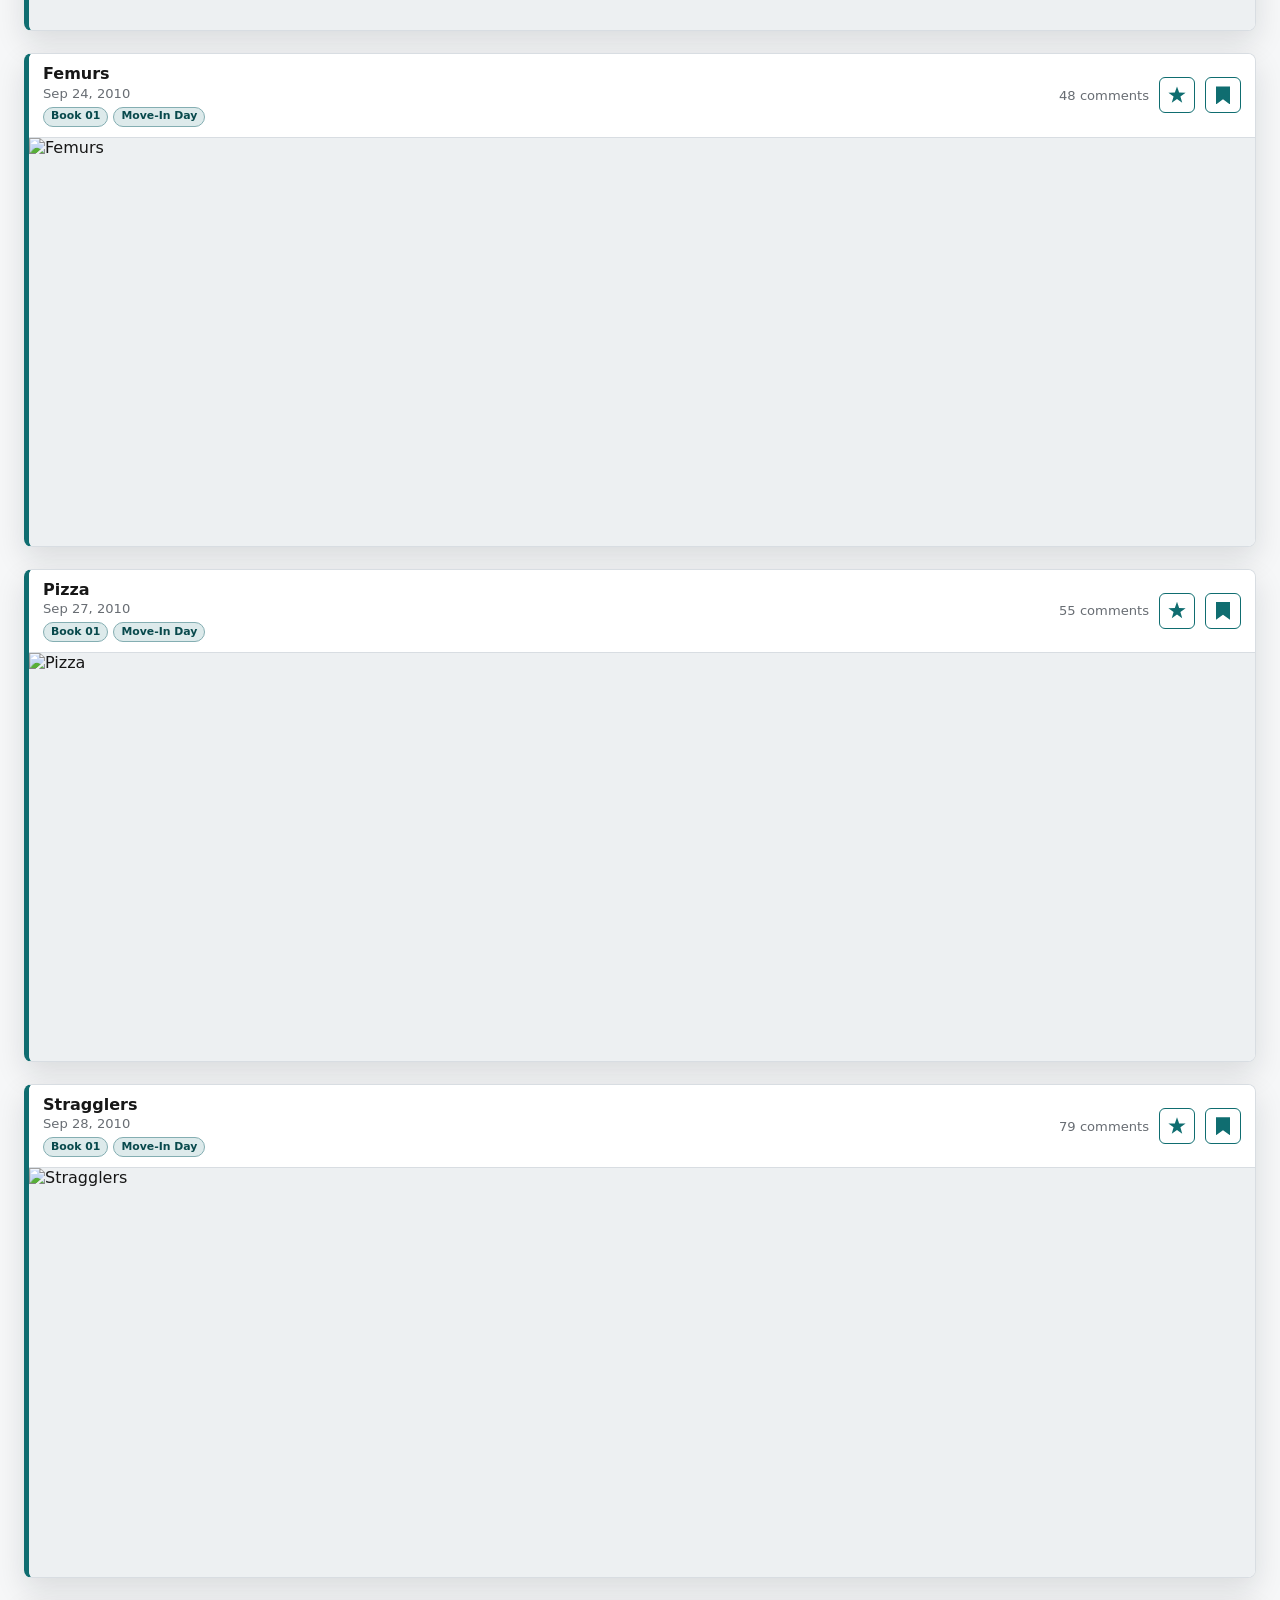
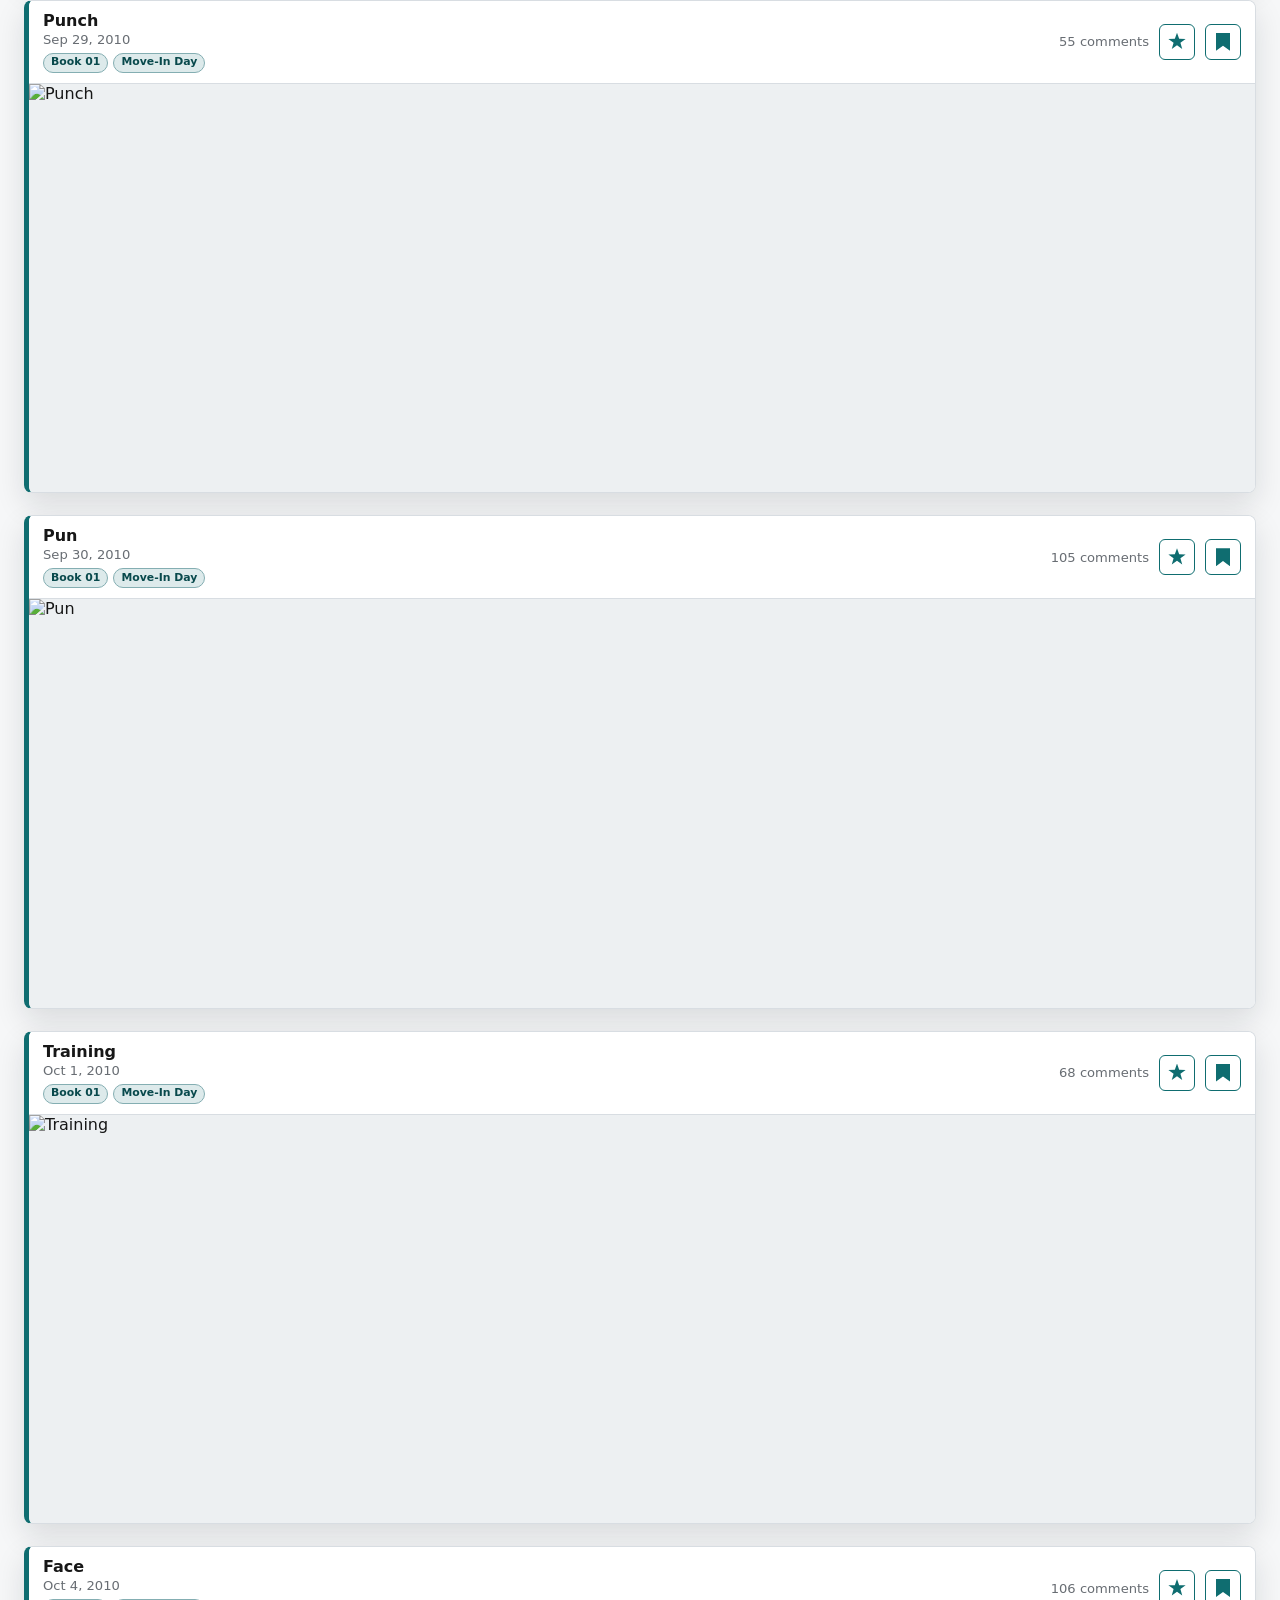
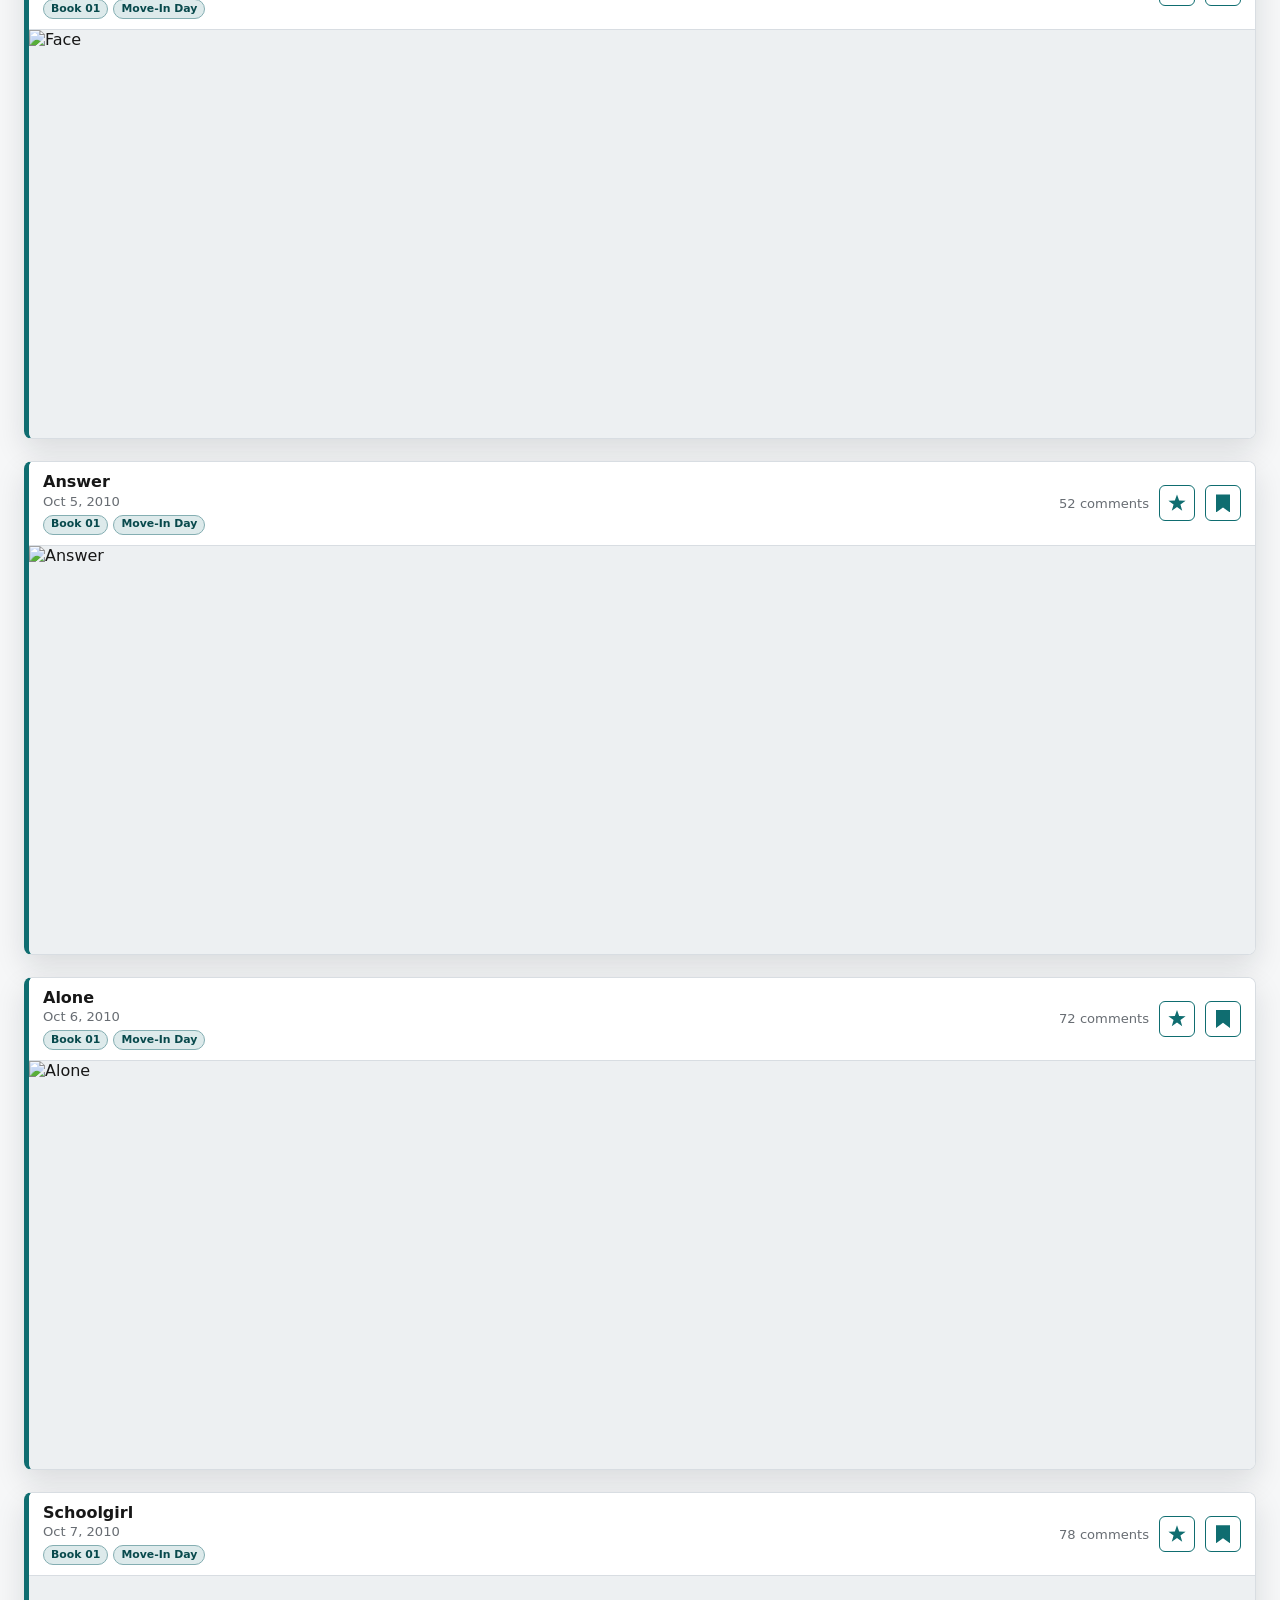
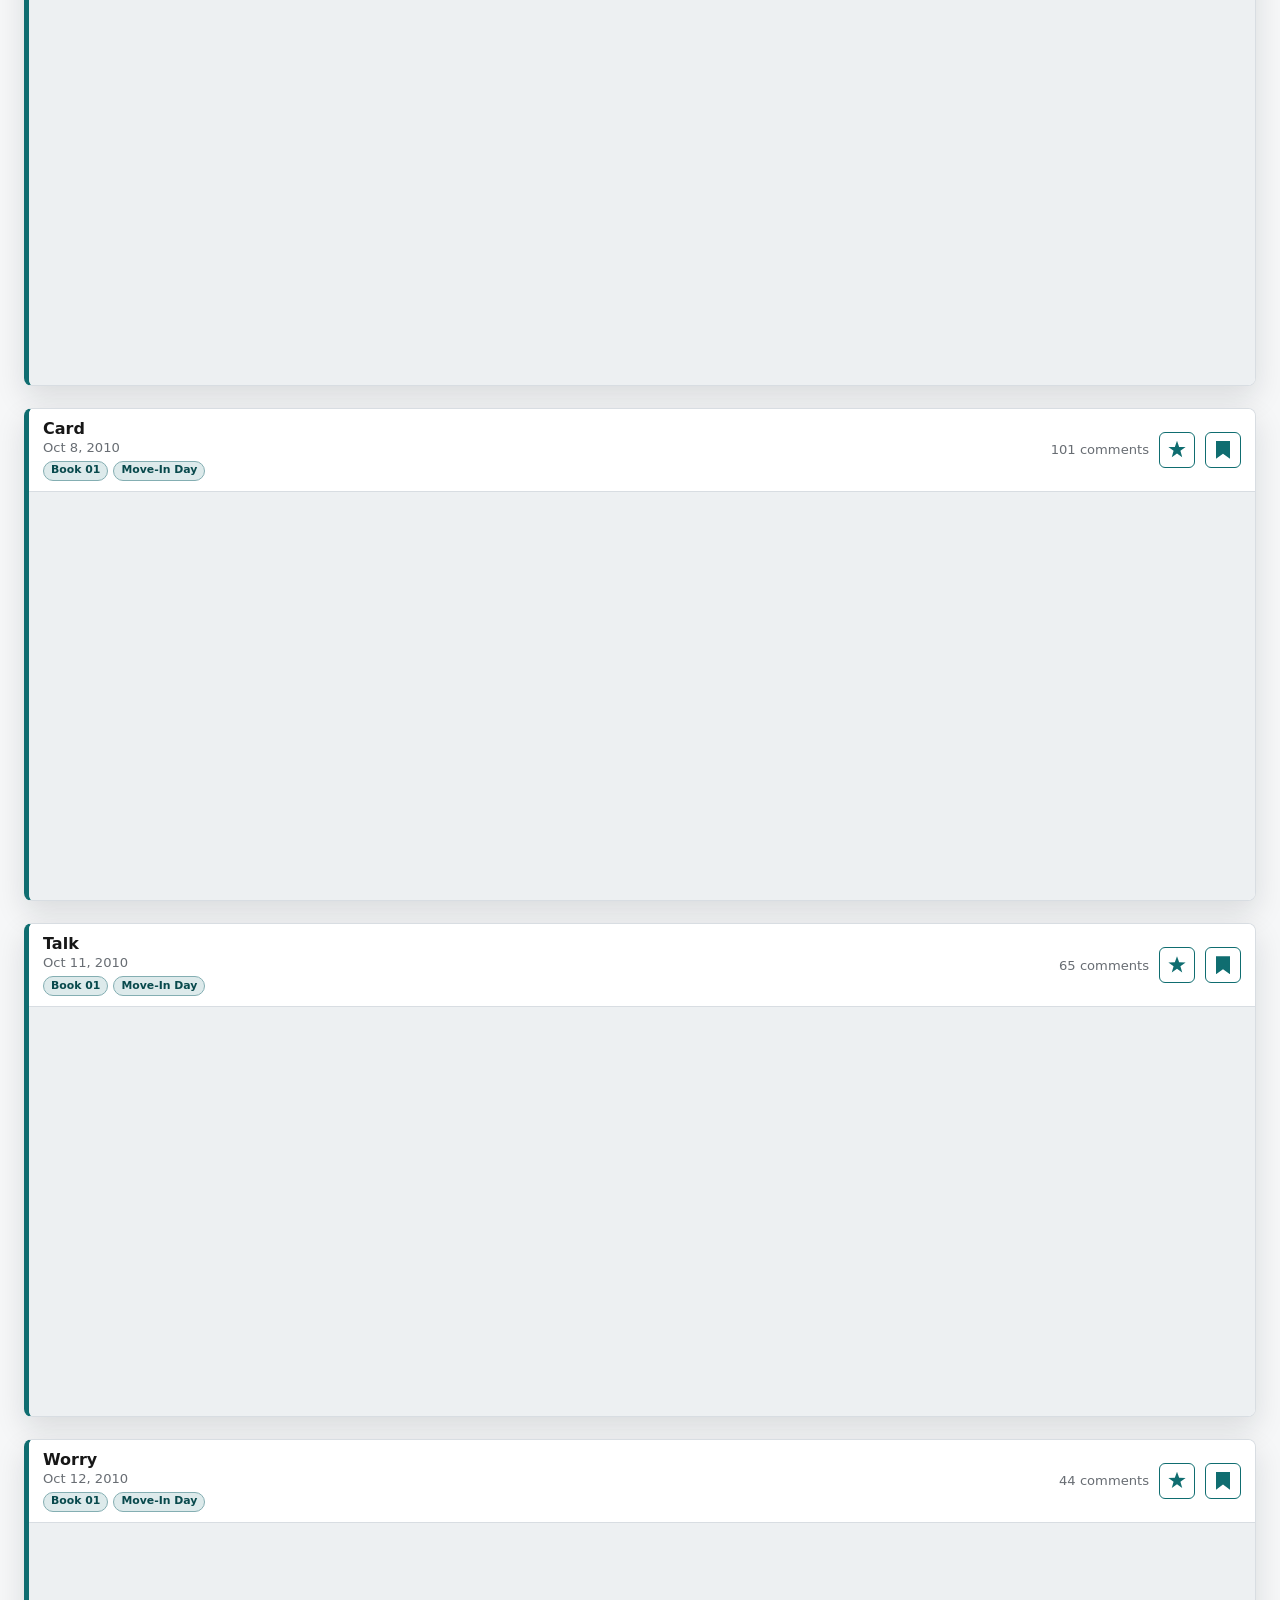
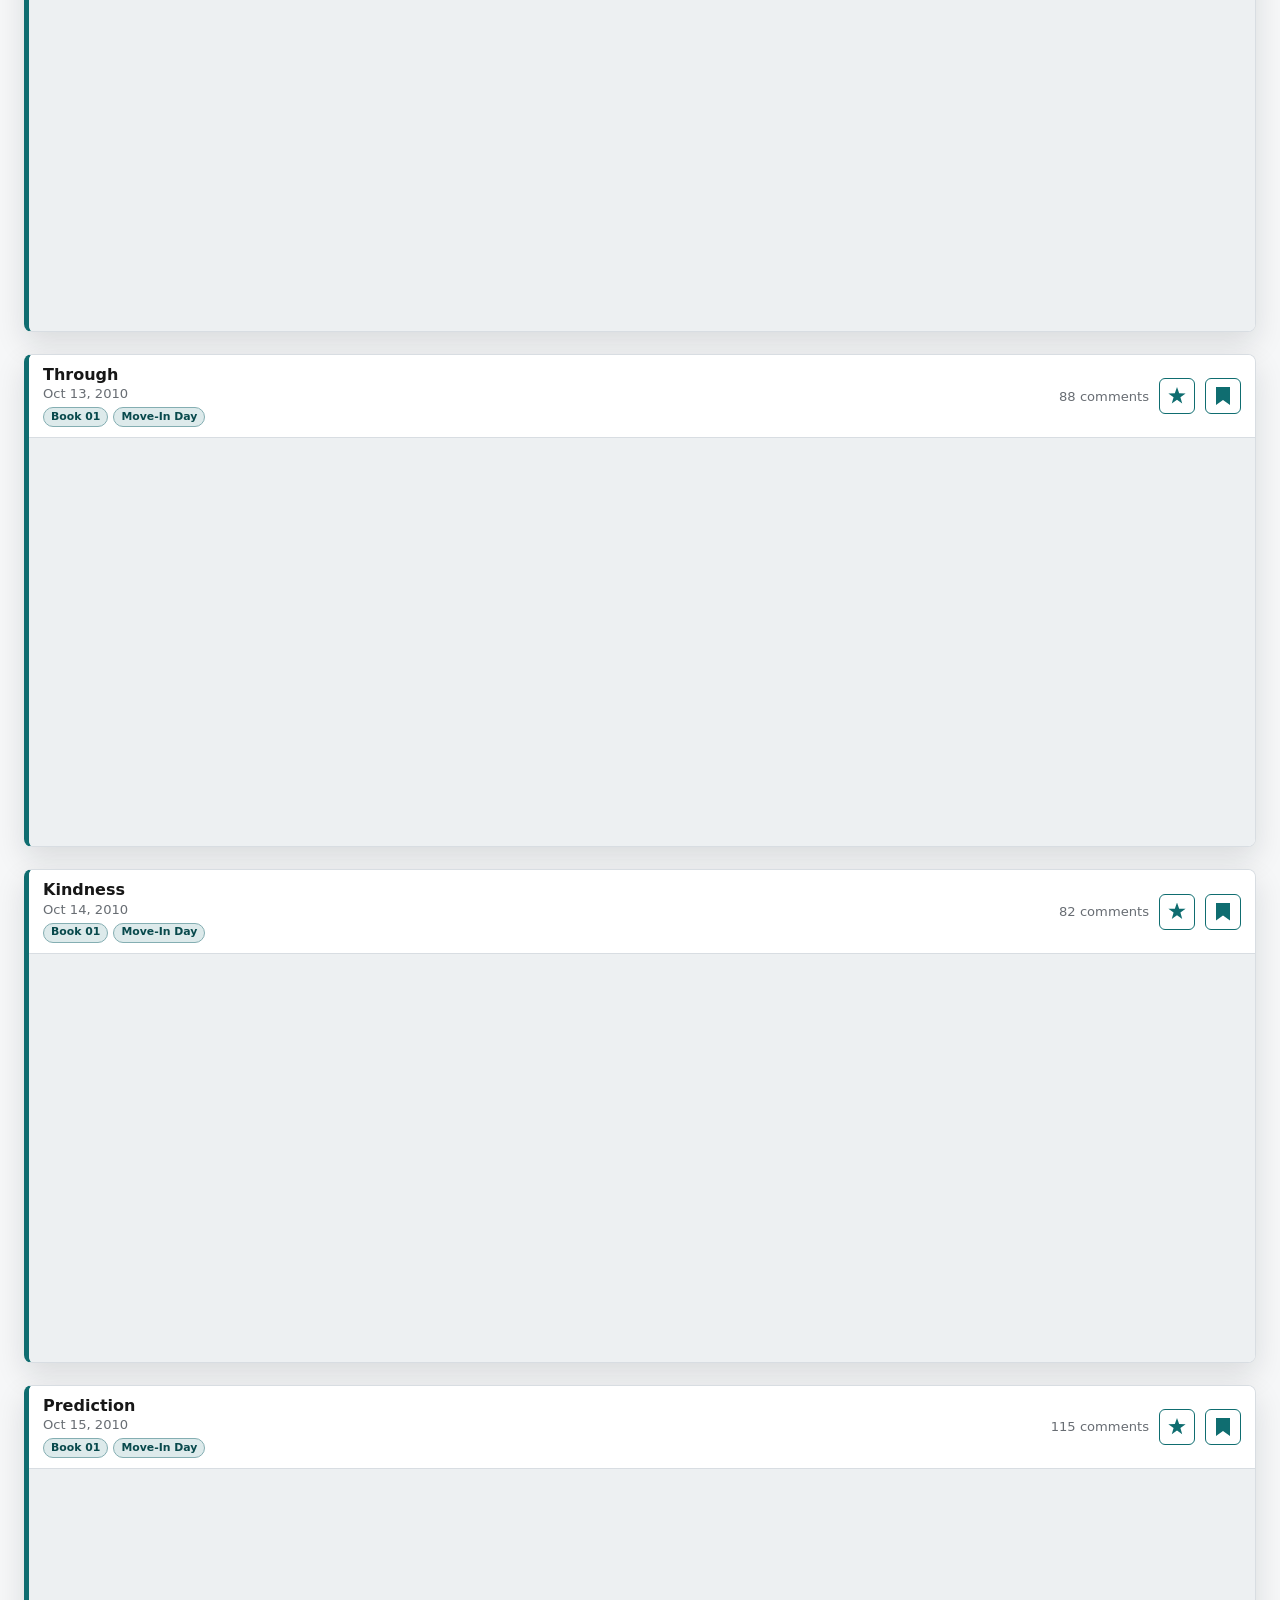
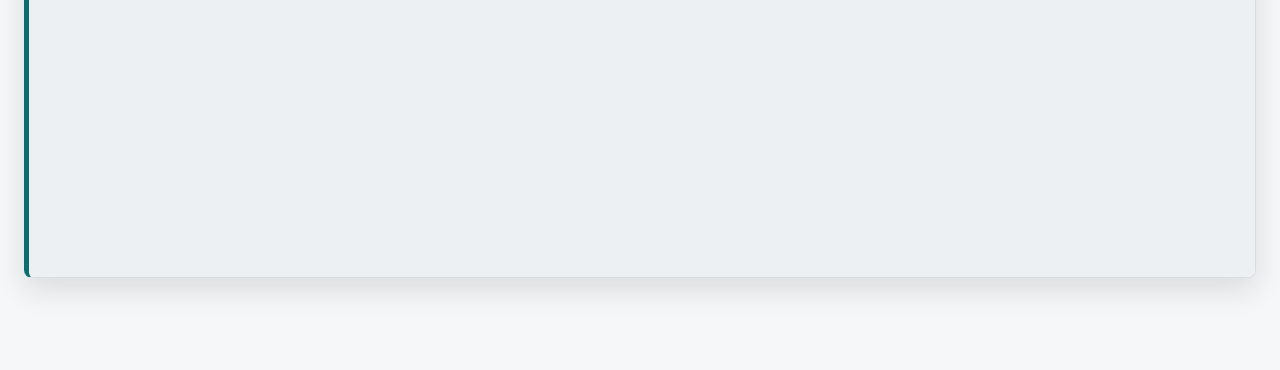
==== commit 23325ef8: "Add book markers and storyline jump list" ====
--- a/dumbing-of-age-reader/index.html
+++ b/dumbing-of-age-reader/index.html
@@ -80,7 +80,7 @@
     <div id="sentinel" class="sentinel" aria-hidden="true"></div>
   </main>
 
-  <aside id="timelinePanel" class="timeline-panel" aria-label="Comic timeline">
+  <aside id="timelinePanel" class="timeline-panel" aria-label="Comic timeline" tabindex="0">
     <div id="timelineMiniRail" class="timeline-mini-rail" aria-hidden="true"></div>
     <div class="timeline-readout">
       <span id="currentYear">----</span>
@@ -91,13 +91,17 @@
     <div id="timelineTrack" class="timeline-track" role="slider" tabindex="0" aria-label="Timeline" aria-orientation="vertical" aria-valuemin="0" aria-valuemax="0" aria-valuenow="0">
       <div id="timelineSegments" class="timeline-segments" aria-hidden="true"></div>
       <div id="timelineTicks" class="timeline-ticks" aria-hidden="true"></div>
-      <div id="timelineMilestones" class="timeline-milestones" aria-label="Author milestones"></div>
+      <div id="timelineMilestones" class="timeline-milestones" aria-label="Timeline milestones"></div>
       <div id="timelineProgress" class="timeline-progress" aria-hidden="true"></div>
       <div id="timelineThumb" class="timeline-thumb" aria-hidden="true"></div>
       <div id="timelineBubble" class="timeline-bubble" aria-hidden="true"></div>
     </div>
 
     <div class="date-jump" aria-label="Jump by date">
+      <label class="storyline-jump">
+        <span>Storyline</span>
+        <select id="storylineSelect"></select>
+      </label>
       <label>
         <span>Year</span>
         <select id="yearSelect"></select>
--- a/dumbing-of-age-reader/styles.css
+++ b/dumbing-of-age-reader/styles.css
@@ -405,6 +405,14 @@
   line-height: 1.2;
 }
 
+.segment-book-title {
+  max-width: 78ch;
+  color: var(--muted);
+  font-size: 0.86rem;
+  font-weight: 700;
+  line-height: 1.3;
+}
+
 .segment-chips,
 .comic-chips {
   display: flex;
@@ -644,6 +652,11 @@
   transition: transform 180ms ease, opacity 180ms ease, box-shadow 180ms ease;
 }
 
+.timeline-panel:focus-visible {
+  outline: 2px solid color-mix(in srgb, var(--segment-accent) 44%, transparent);
+  outline-offset: -2px;
+}
+
 .timeline-mini-rail {
   position: absolute;
   top: 12px;
@@ -657,11 +670,65 @@
   pointer-events: none;
 }
 
+.timeline-mini-rail::before,
+.timeline-mini-rail::after {
+  position: absolute;
+  z-index: 2;
+  content: "";
+}
+
+.timeline-mini-rail::before {
+  top: 0;
+  left: 0;
+  width: 100%;
+  height: var(--timeline-current, 0%);
+  border-radius: 999px 999px 3px 3px;
+  background: linear-gradient(180deg, rgba(255, 255, 255, 0.38), rgba(255, 255, 255, 0.12));
+  box-shadow: inset 0 0 0 2px rgba(255, 255, 255, 0.18);
+}
+
+.timeline-mini-rail::after {
+  left: 50%;
+  top: var(--timeline-current, 0%);
+  width: 24px;
+  height: 14px;
+  border: 2px solid var(--paper);
+  border-radius: 999px;
+  background: var(--segment-accent);
+  box-shadow: 0 2px 10px rgba(0, 0, 0, 0.34), 0 0 0 2px color-mix(in srgb, var(--segment-accent) 30%, transparent);
+  transform: translate(-50%, -50%);
+}
+
 .timeline-mini-rail .timeline-segment {
+  z-index: 1;
   left: 0;
   width: 100%;
   border-radius: 0;
   opacity: 0.9;
+}
+
+.timeline-mini-rail .timeline-book-notch {
+  position: absolute;
+  left: 50%;
+  z-index: 3;
+  width: 20px;
+  height: 5px;
+  border: 1px solid var(--paper);
+  border-radius: 999px;
+  background: var(--segment-deep);
+  box-shadow: 0 1px 6px rgba(0, 0, 0, 0.28);
+  transform: translate(-50%, -50%);
+}
+
+.timeline-mini-rail .timeline-book-notch.is-book-start {
+  height: 7px;
+  background: var(--segment-accent);
+}
+
+.timeline-mini-rail .timeline-book-notch.is-book-end {
+  width: 15px;
+  height: 3px;
+  background: color-mix(in srgb, var(--segment-deep) 72%, var(--paper));
 }
 
 .timeline-readout {
@@ -782,9 +849,69 @@
   opacity: 1;
 }
 
+.timeline-book-marker {
+  position: absolute;
+  left: 50%;
+  z-index: 2;
+  display: block;
+  width: 76px;
+  height: 20px;
+  padding: 0;
+  border: 0;
+  background: transparent;
+  cursor: pointer;
+  transform: translate(-50%, -50%);
+}
+
+.timeline-book-marker::before {
+  position: absolute;
+  inset: 6px 7px;
+  border: 2px solid var(--paper);
+  border-radius: 999px;
+  background: var(--segment-accent);
+  box-shadow: 0 2px 10px rgba(0, 0, 0, 0.24);
+  content: "";
+}
+
+.timeline-book-marker.is-book-end::before {
+  inset: 8px 14px;
+  border-width: 1px;
+  background: color-mix(in srgb, var(--segment-deep) 82%, var(--paper));
+  opacity: 0.86;
+}
+
+.timeline-book-marker span {
+  position: absolute;
+  right: calc(100% + 6px);
+  display: none;
+  width: max-content;
+  max-width: 180px;
+  padding: 4px 6px;
+  border: 1px solid var(--line-strong);
+  border-radius: 6px;
+  background: var(--bubble-bg);
+  color: var(--bubble-ink);
+  font-size: 0.68rem;
+  font-weight: 800;
+  line-height: 1.2;
+  pointer-events: none;
+  transform: translateY(1px);
+}
+
+.timeline-book-marker:hover::before,
+.timeline-book-marker:focus-visible::before {
+  box-shadow: 0 0 0 3px color-mix(in srgb, var(--segment-accent) 30%, transparent), 0 2px 10px rgba(0, 0, 0, 0.24);
+}
+
+.timeline-book-marker:hover span,
+.timeline-book-marker:focus-visible span {
+  display: block;
+}
+
 .timeline-milestone {
   position: absolute;
   left: calc(50% + 16px);
+  z-index: 4;
   display: grid;
   width: 18px;
   min-width: 18px;
@@ -889,7 +1016,8 @@
   }
 
   .timeline-panel:hover,
-  .timeline-panel:focus-within,
+  .timeline-panel:has(:focus-visible),
+  .timeline-panel.is-peeking,
   .timeline-panel.is-dragging {
     transform: translateX(0);
     opacity: 1;
@@ -897,13 +1025,15 @@
   }
 
   .timeline-panel:hover .timeline-mini-rail,
-  .timeline-panel:focus-within .timeline-mini-rail,
+  .timeline-panel:has(:focus-visible) .timeline-mini-rail,
+  .timeline-panel.is-peeking .timeline-mini-rail,
   .timeline-panel.is-dragging .timeline-mini-rail {
     opacity: 0;
   }
 
   .timeline-panel:hover > :not(.timeline-mini-rail),
-  .timeline-panel:focus-within > :not(.timeline-mini-rail),
+  .timeline-panel:has(:focus-visible) > :not(.timeline-mini-rail),
+  .timeline-panel.is-peeking > :not(.timeline-mini-rail),
   .timeline-panel.is-dragging > :not(.timeline-mini-rail) {
     opacity: 1;
     pointer-events: auto;
@@ -1061,6 +1191,23 @@
     width: 14px;
   }
 
+  .timeline-book-marker {
+    width: 50px;
+    height: 18px;
+  }
+
+  .timeline-book-marker::before {
+    inset: 6px 7px;
+  }
+
+  .timeline-book-marker.is-book-end::before {
+    inset: 8px 13px;
+  }
+
+  .timeline-book-marker span {
+    display: none;
+  }
+
   .timeline-milestone {
     left: calc(50% + 12px);
     width: 16px;
@@ -1110,7 +1257,7 @@
 @media (max-width: 980px) and (orientation: landscape) and (max-height: 560px) {
   .topbar {
     min-height: 50px;
-    padding: 6px 144px 6px 10px;
+    padding: 6px 42px 6px 10px;
     flex-wrap: nowrap;
   }
 
@@ -1204,7 +1351,7 @@
   }
 
   .reader-shell {
-    width: calc(100vw - 158px);
+    width: calc(100vw - 44px);
     margin-left: 8px;
     padding-top: 10px;
   }
@@ -1238,11 +1385,68 @@
   }
 
   .timeline-panel {
-    right: 8px;
+    right: 0;
     width: 132px;
     grid-template-rows: auto minmax(132px, 1fr) auto;
     gap: 7px;
     padding: 8px;
+    transform: translateX(calc(100% - 28px));
+    opacity: 0.88;
+    box-shadow: -8px 0 24px rgba(18, 26, 33, 0.1);
+  }
+
+  .timeline-mini-rail {
+    display: block;
+    top: 8px;
+    bottom: 8px;
+    left: 5px;
+  }
+
+  .timeline-book-marker {
+    width: 58px;
+  }
+
+  .timeline-book-marker span {
+    display: none;
+  }
+
+  .timeline-panel > :not(.timeline-mini-rail) {
+    opacity: 0;
+    pointer-events: none;
+    transition: opacity 140ms ease;
+  }
+
+  .timeline-panel::before {
+    position: absolute;
+    top: 0;
+    left: -18px;
+    width: 18px;
+    height: 100%;
+    content: "";
+  }
+
+  .timeline-panel:hover,
+  .timeline-panel:has(:focus-visible),
+  .timeline-panel.is-peeking,
+  .timeline-panel.is-dragging {
+    transform: translateX(0);
+    opacity: 1;
+    box-shadow: -16px 0 34px rgba(18, 26, 33, 0.16);
+  }
+
+  .timeline-panel:hover .timeline-mini-rail,
+  .timeline-panel:has(:focus-visible) .timeline-mini-rail,
+  .timeline-panel.is-peeking .timeline-mini-rail,
+  .timeline-panel.is-dragging .timeline-mini-rail {
+    opacity: 0;
+  }
+
+  .timeline-panel:hover > :not(.timeline-mini-rail),
+  .timeline-panel:has(:focus-visible) > :not(.timeline-mini-rail),
+  .timeline-panel.is-peeking > :not(.timeline-mini-rail),
+  .timeline-panel.is-dragging > :not(.timeline-mini-rail) {
+    opacity: 1;
+    pointer-events: auto;
   }
 
   .timeline-readout {
